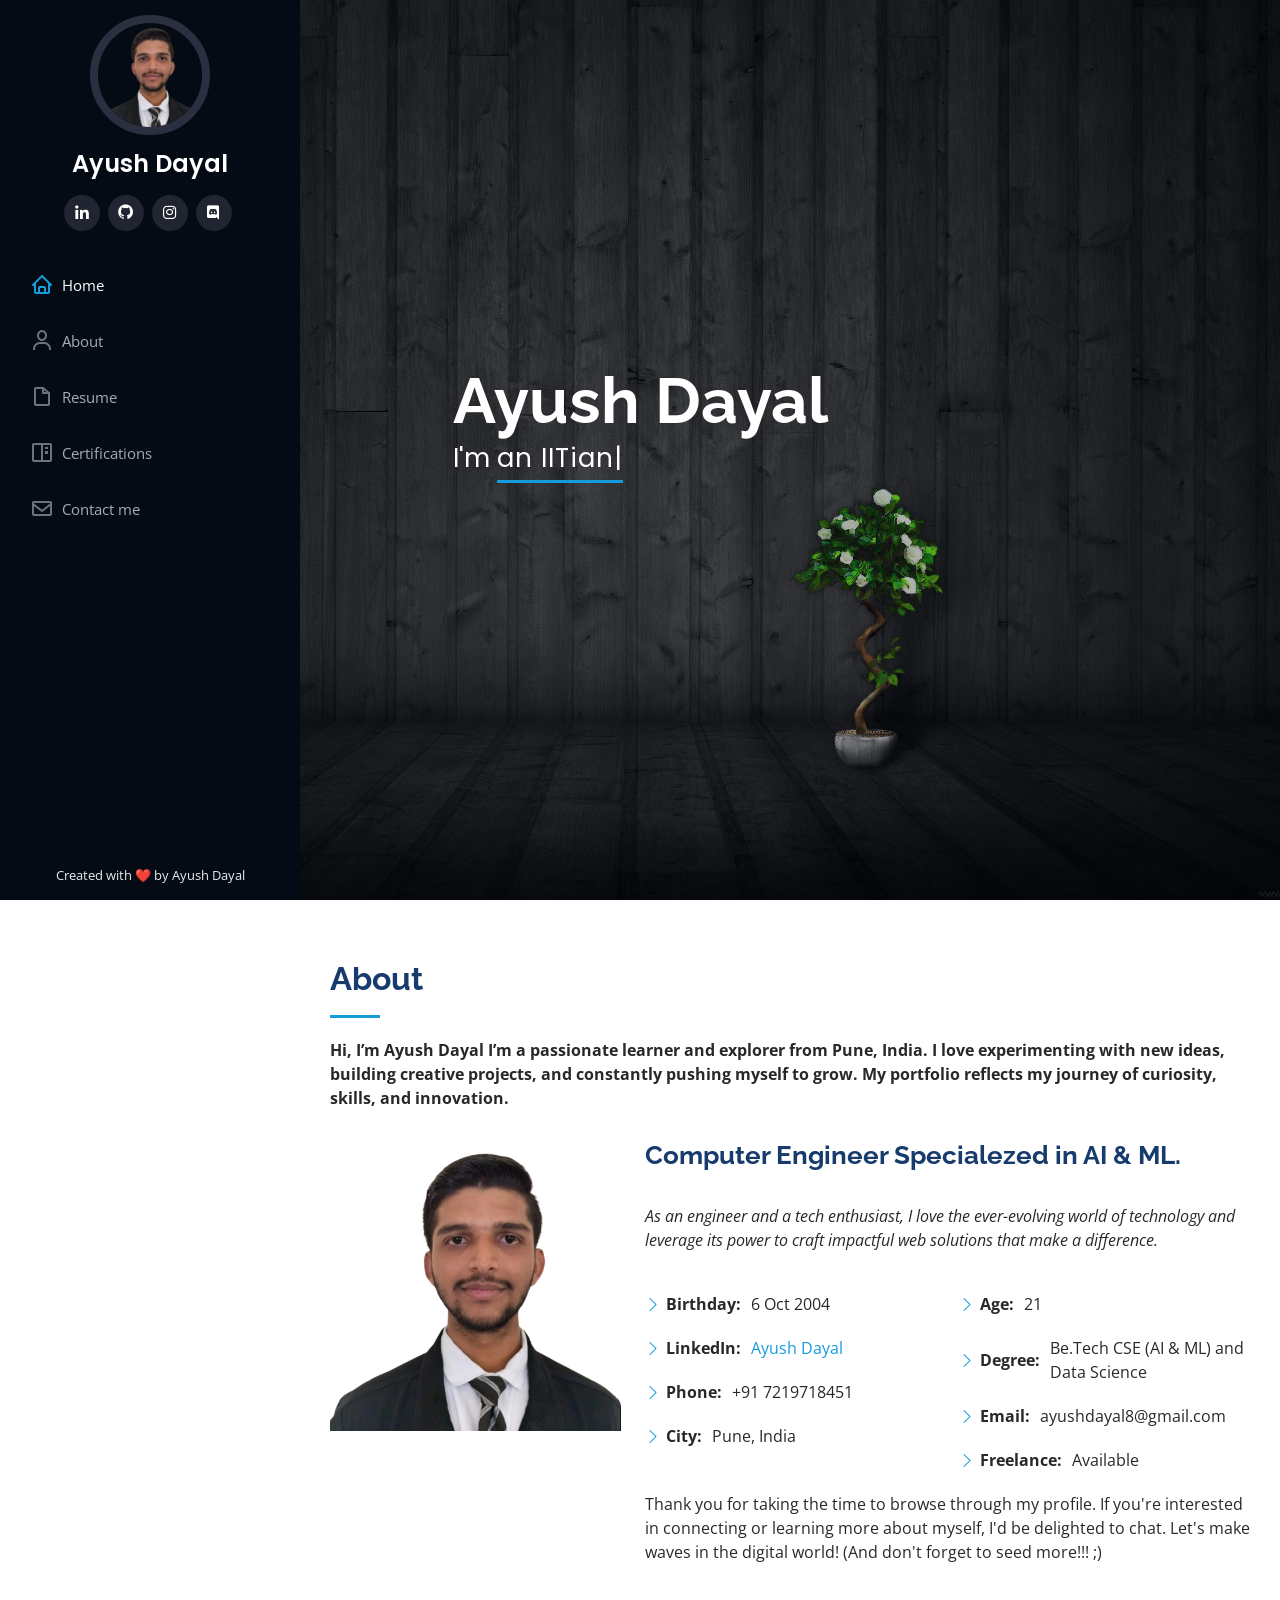
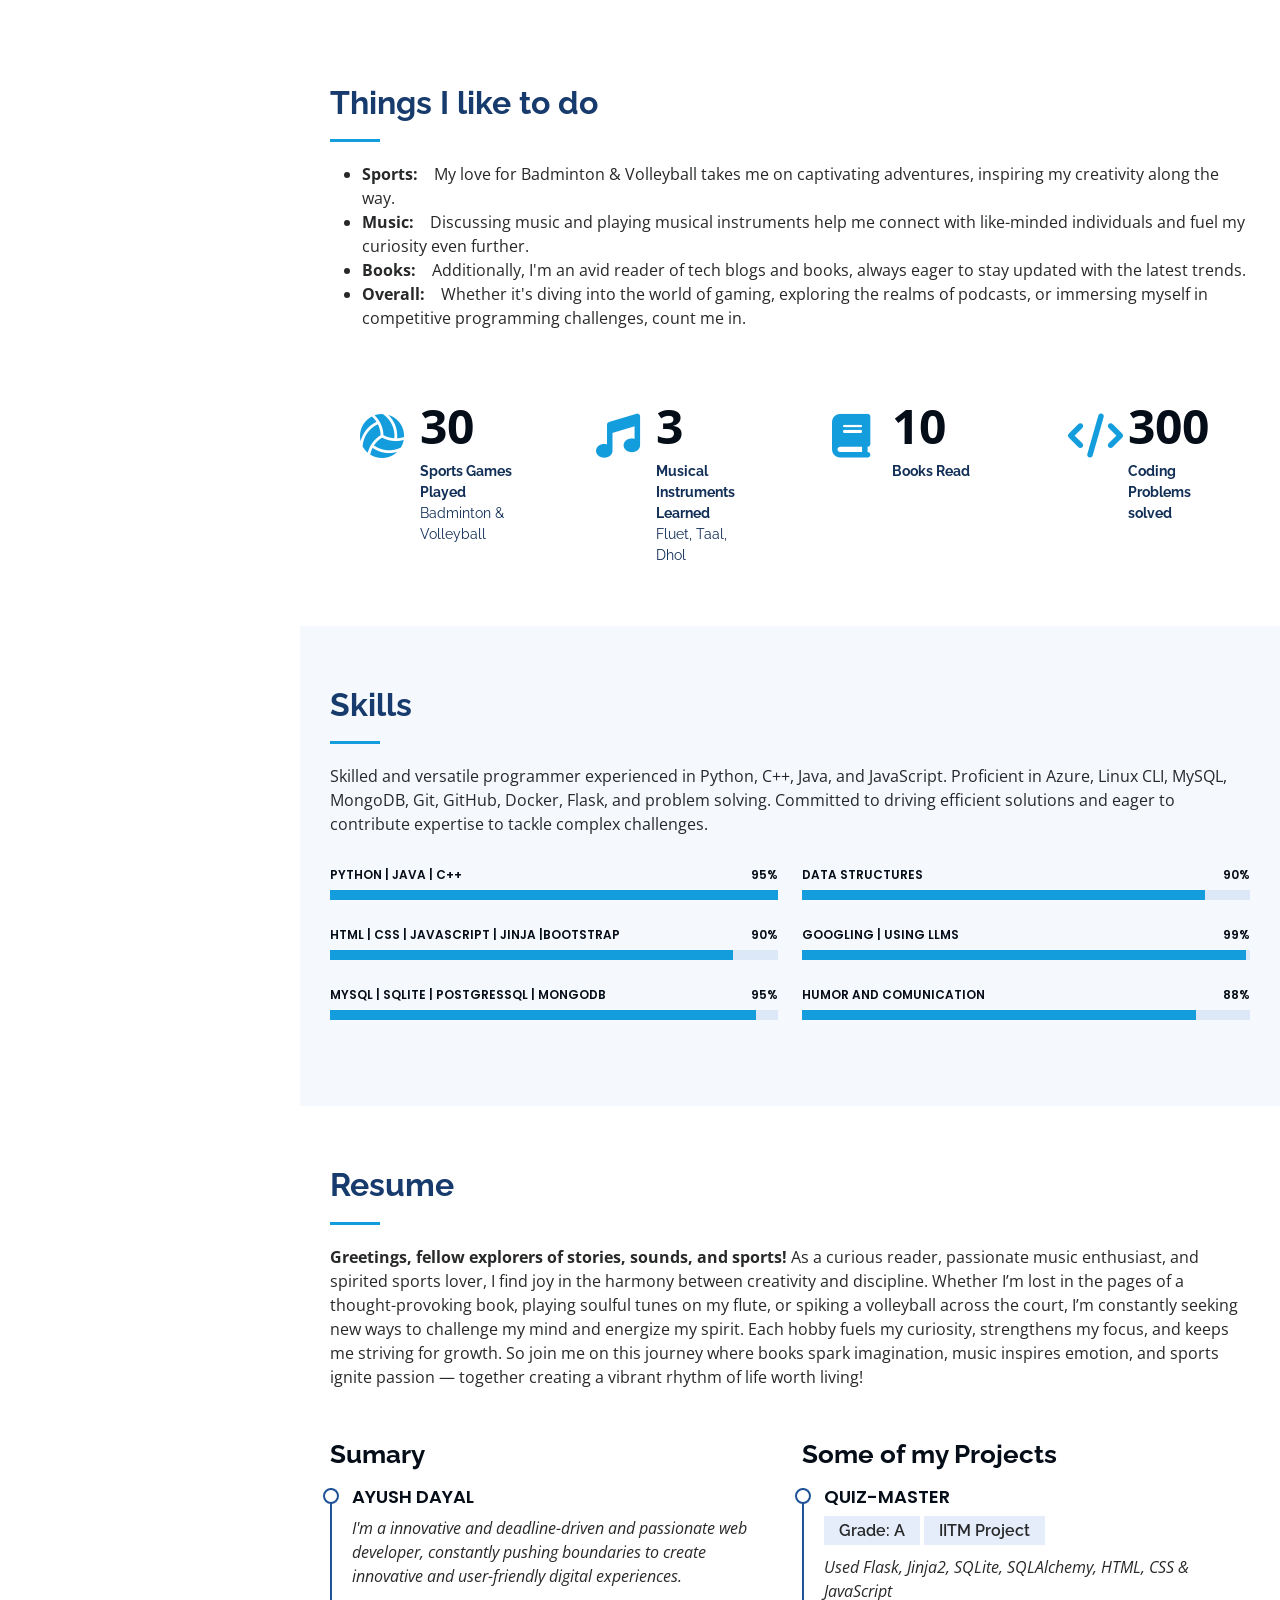
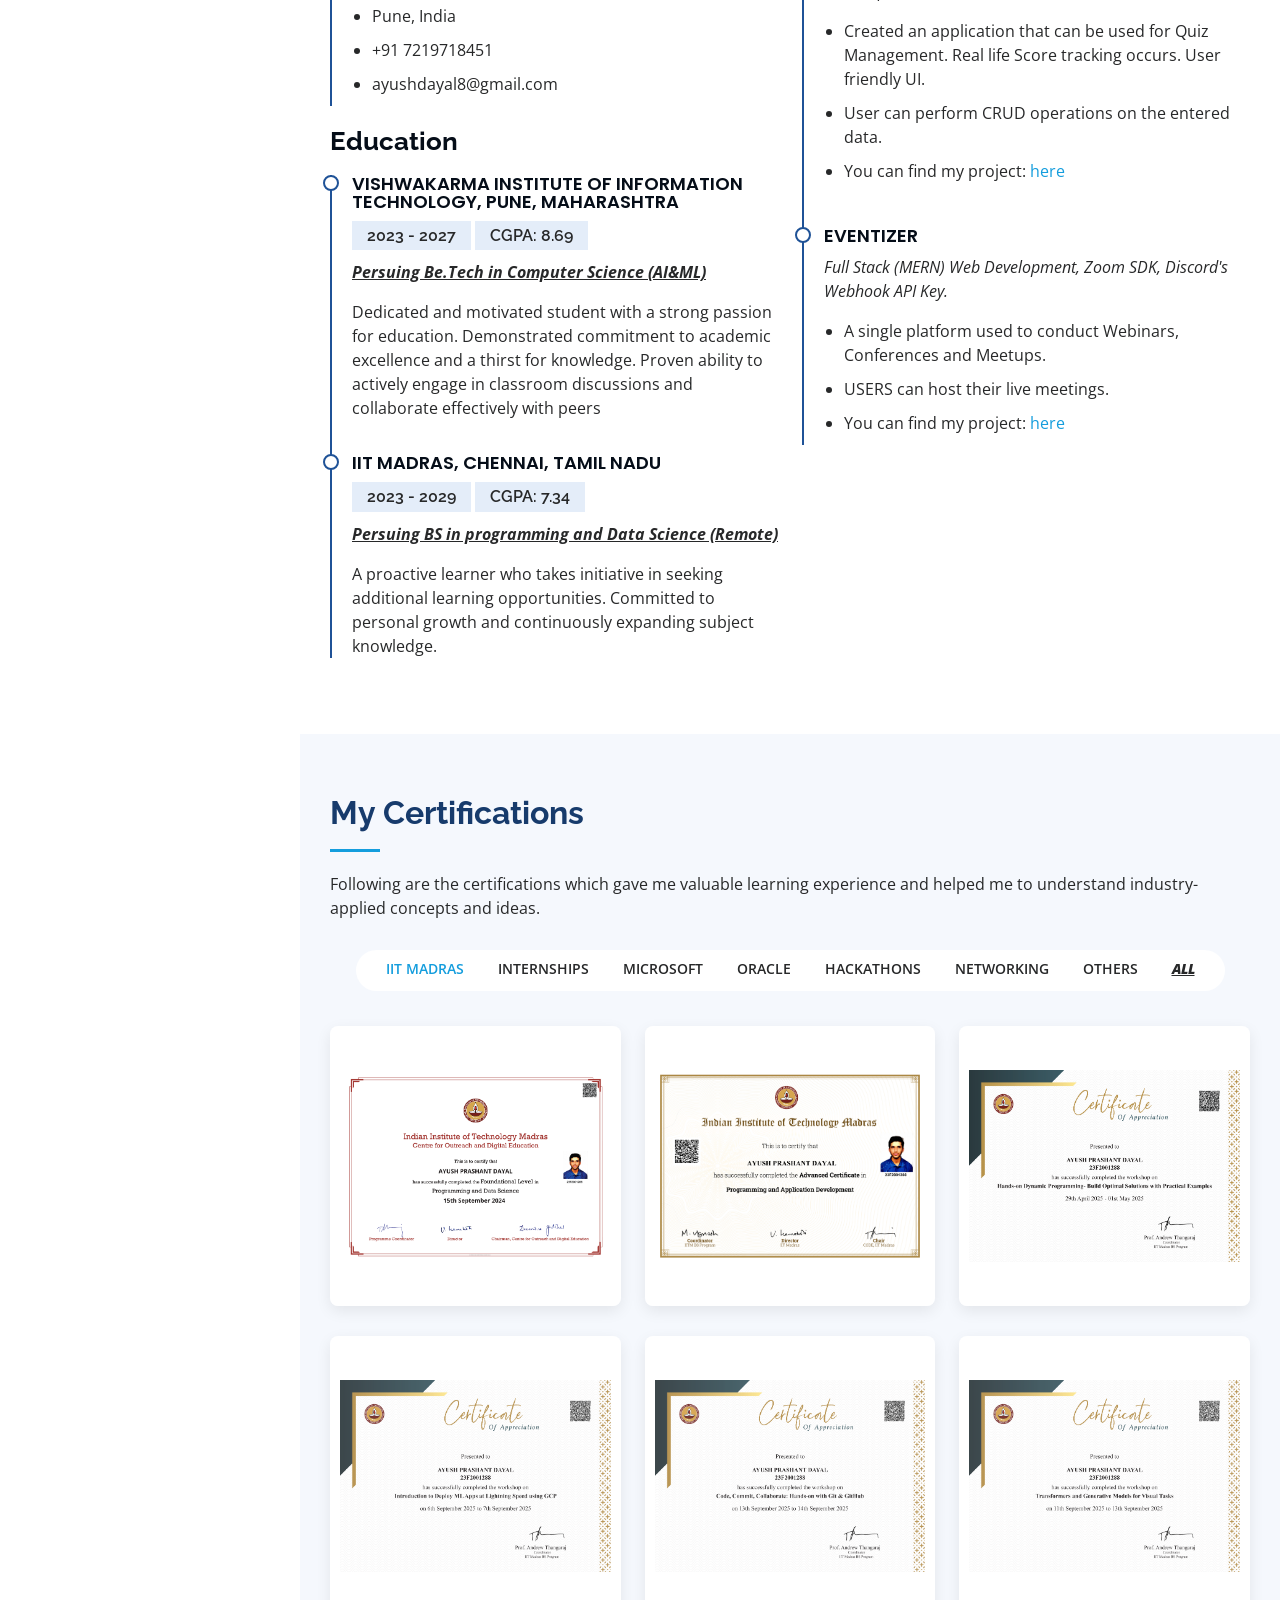
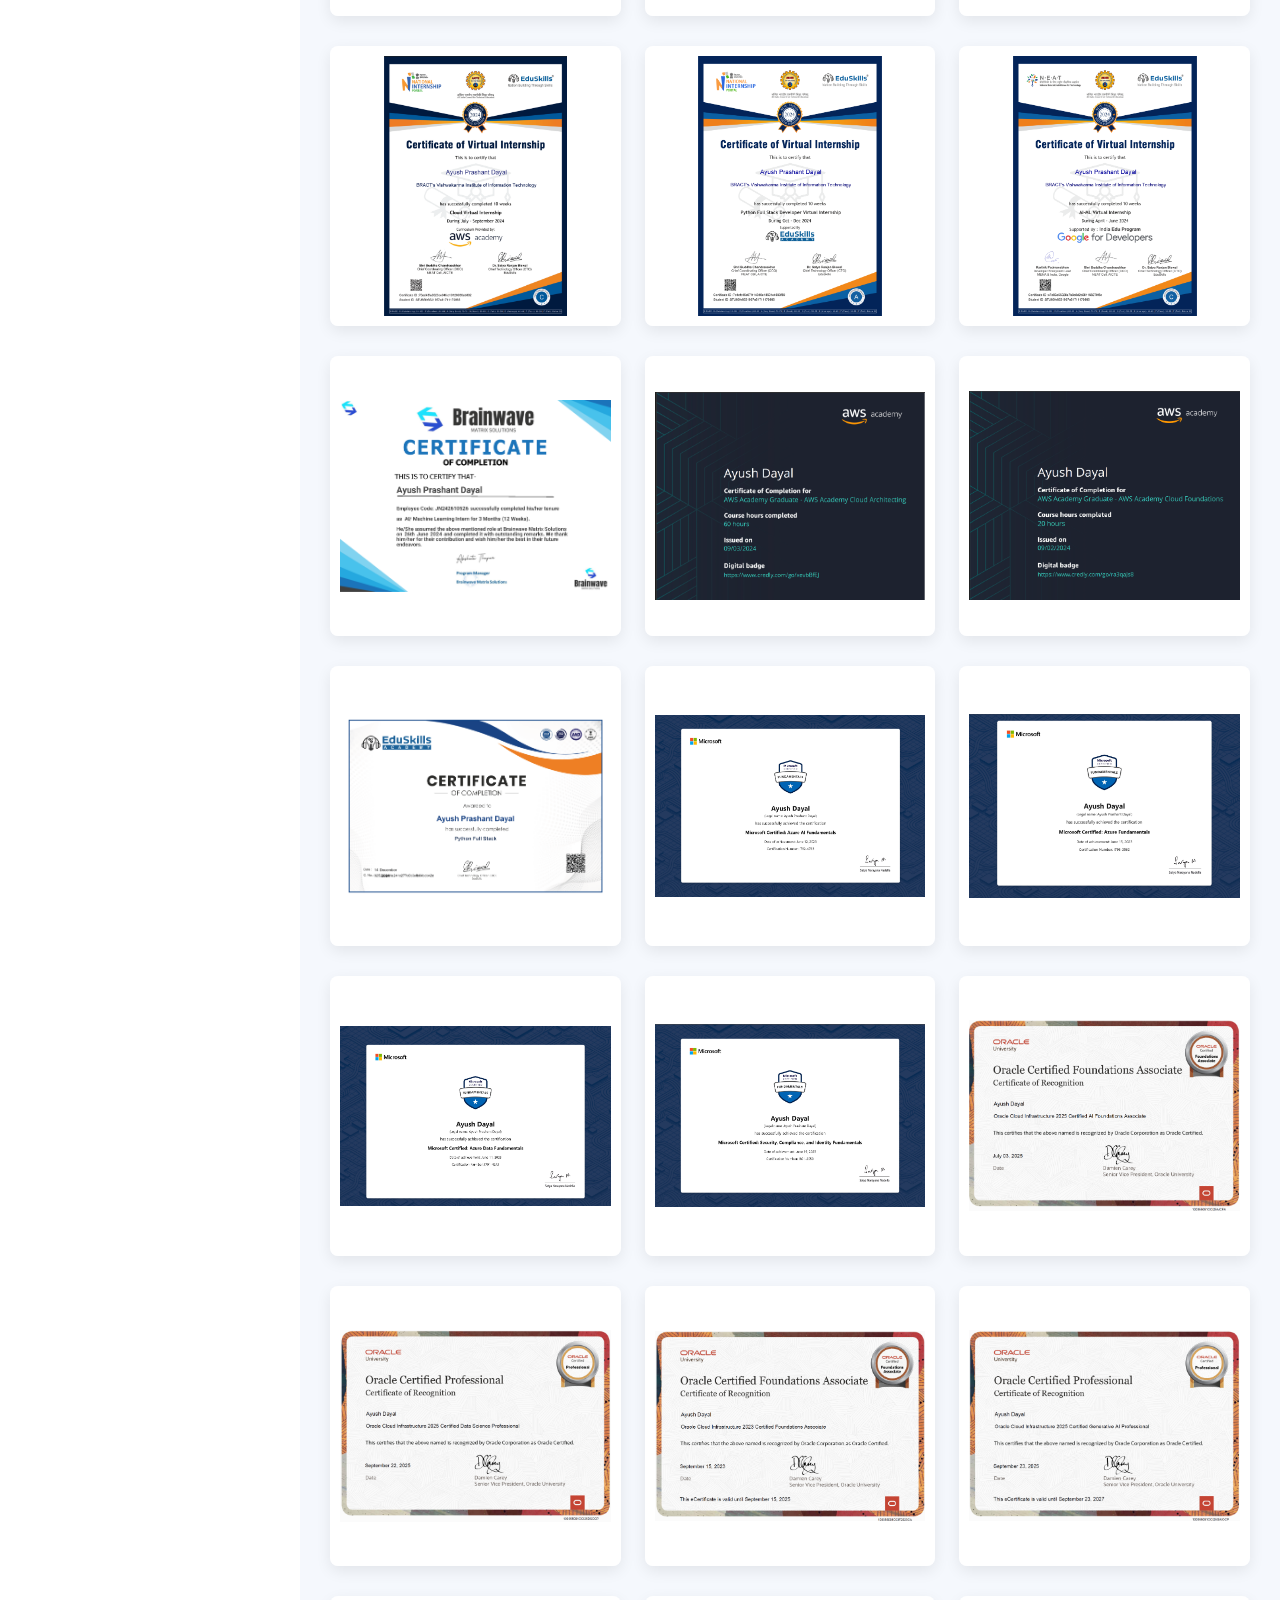
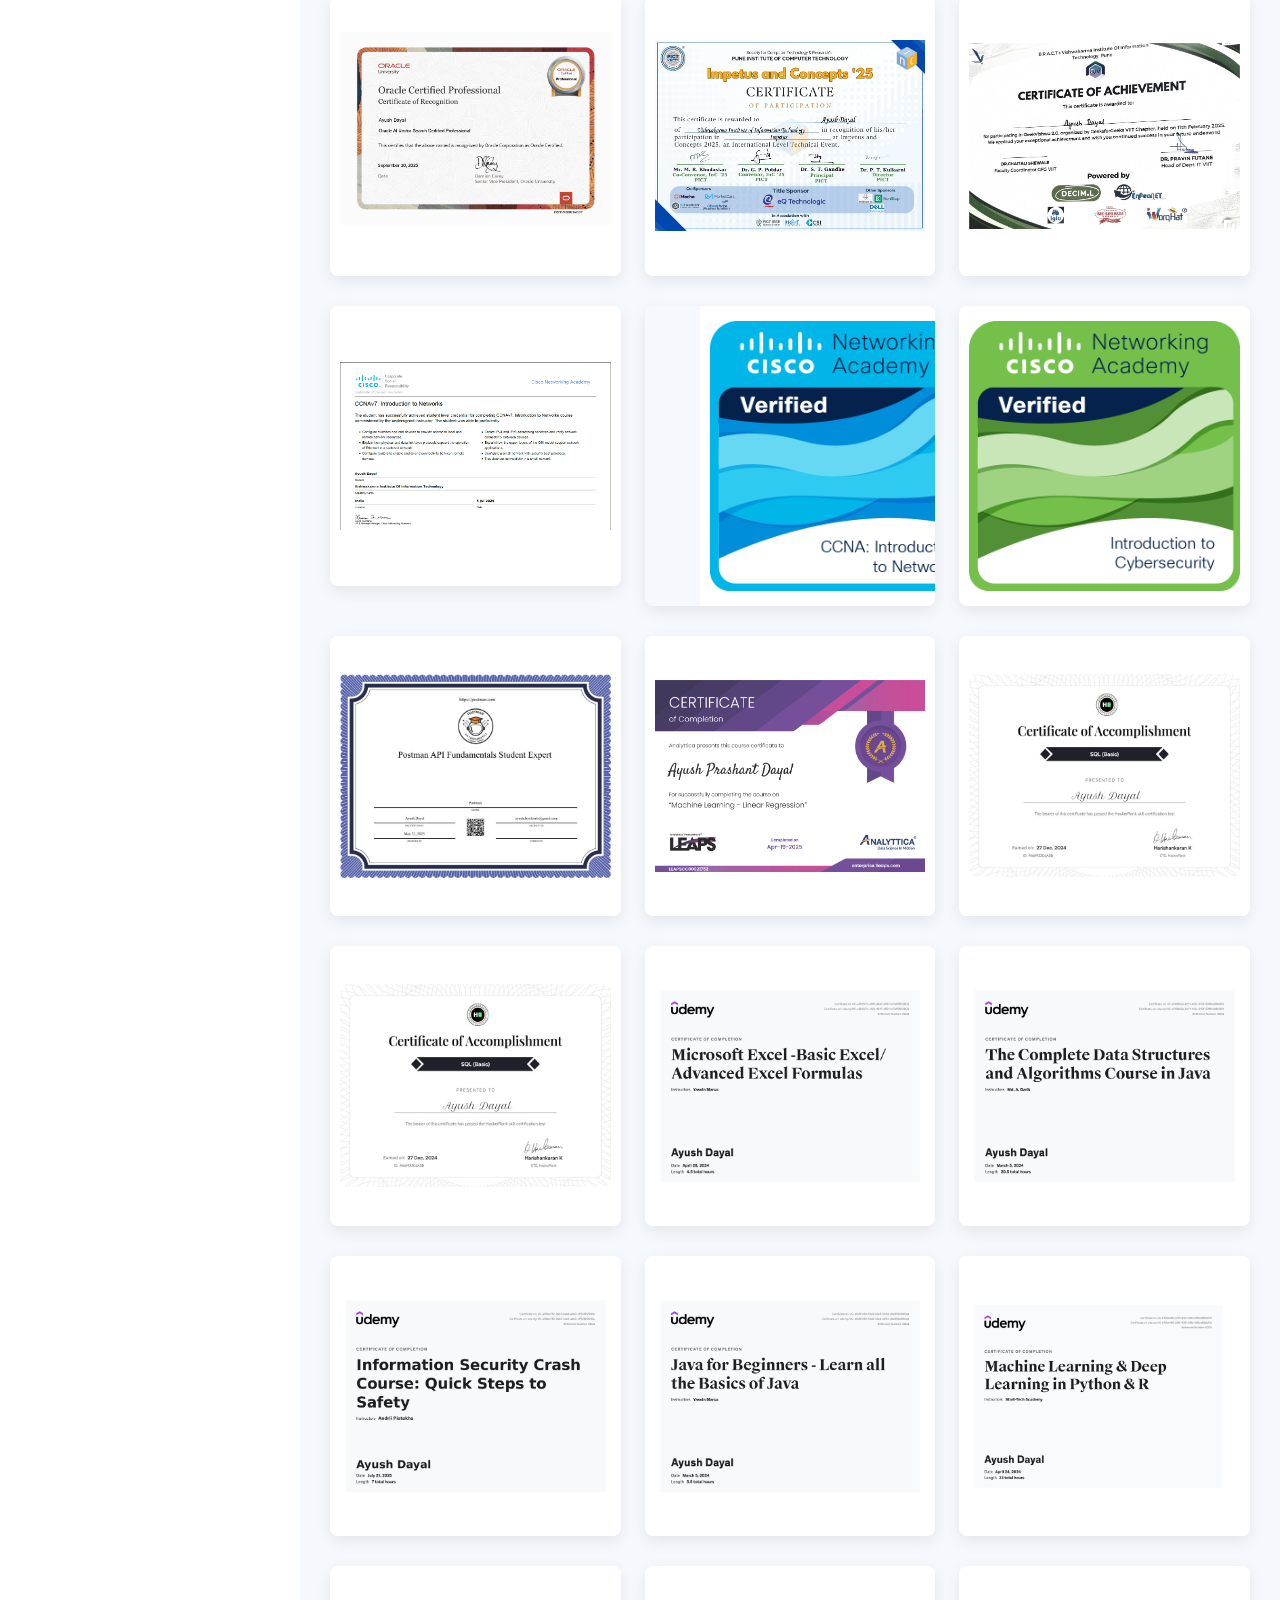
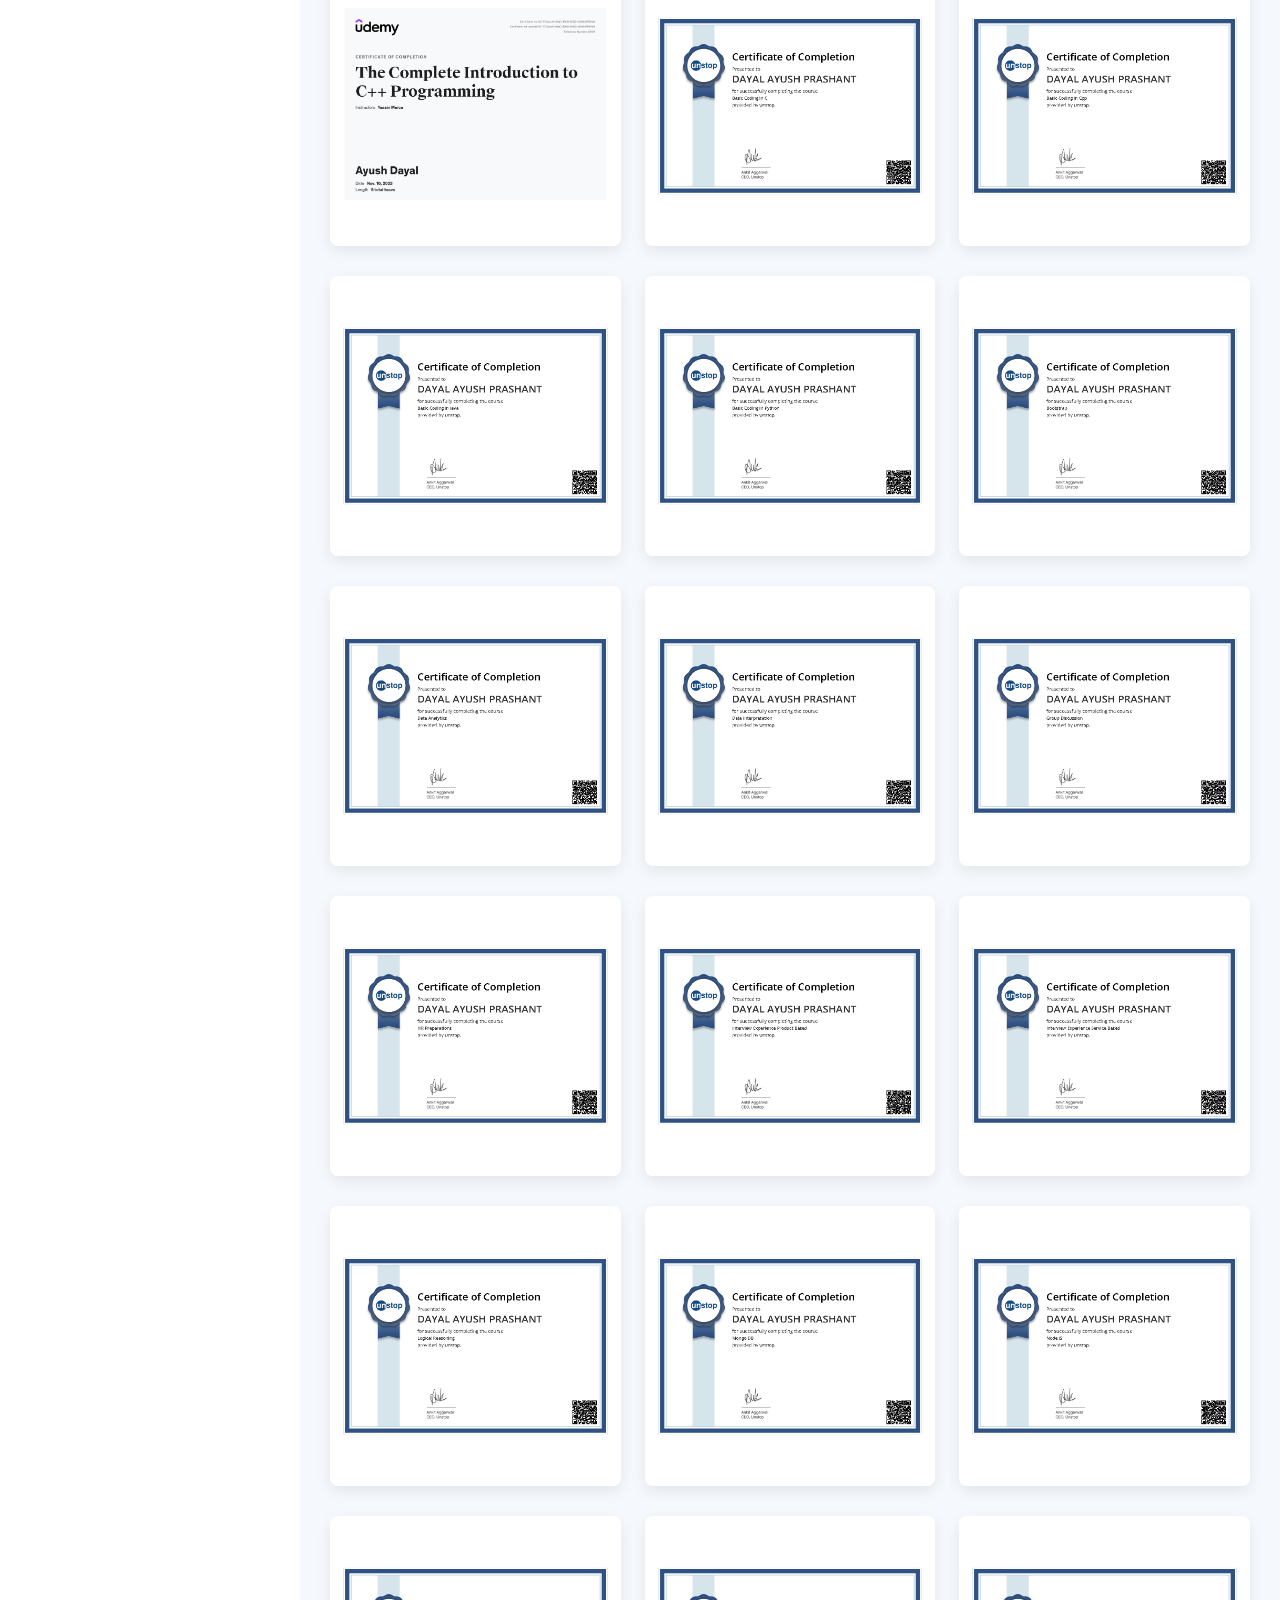
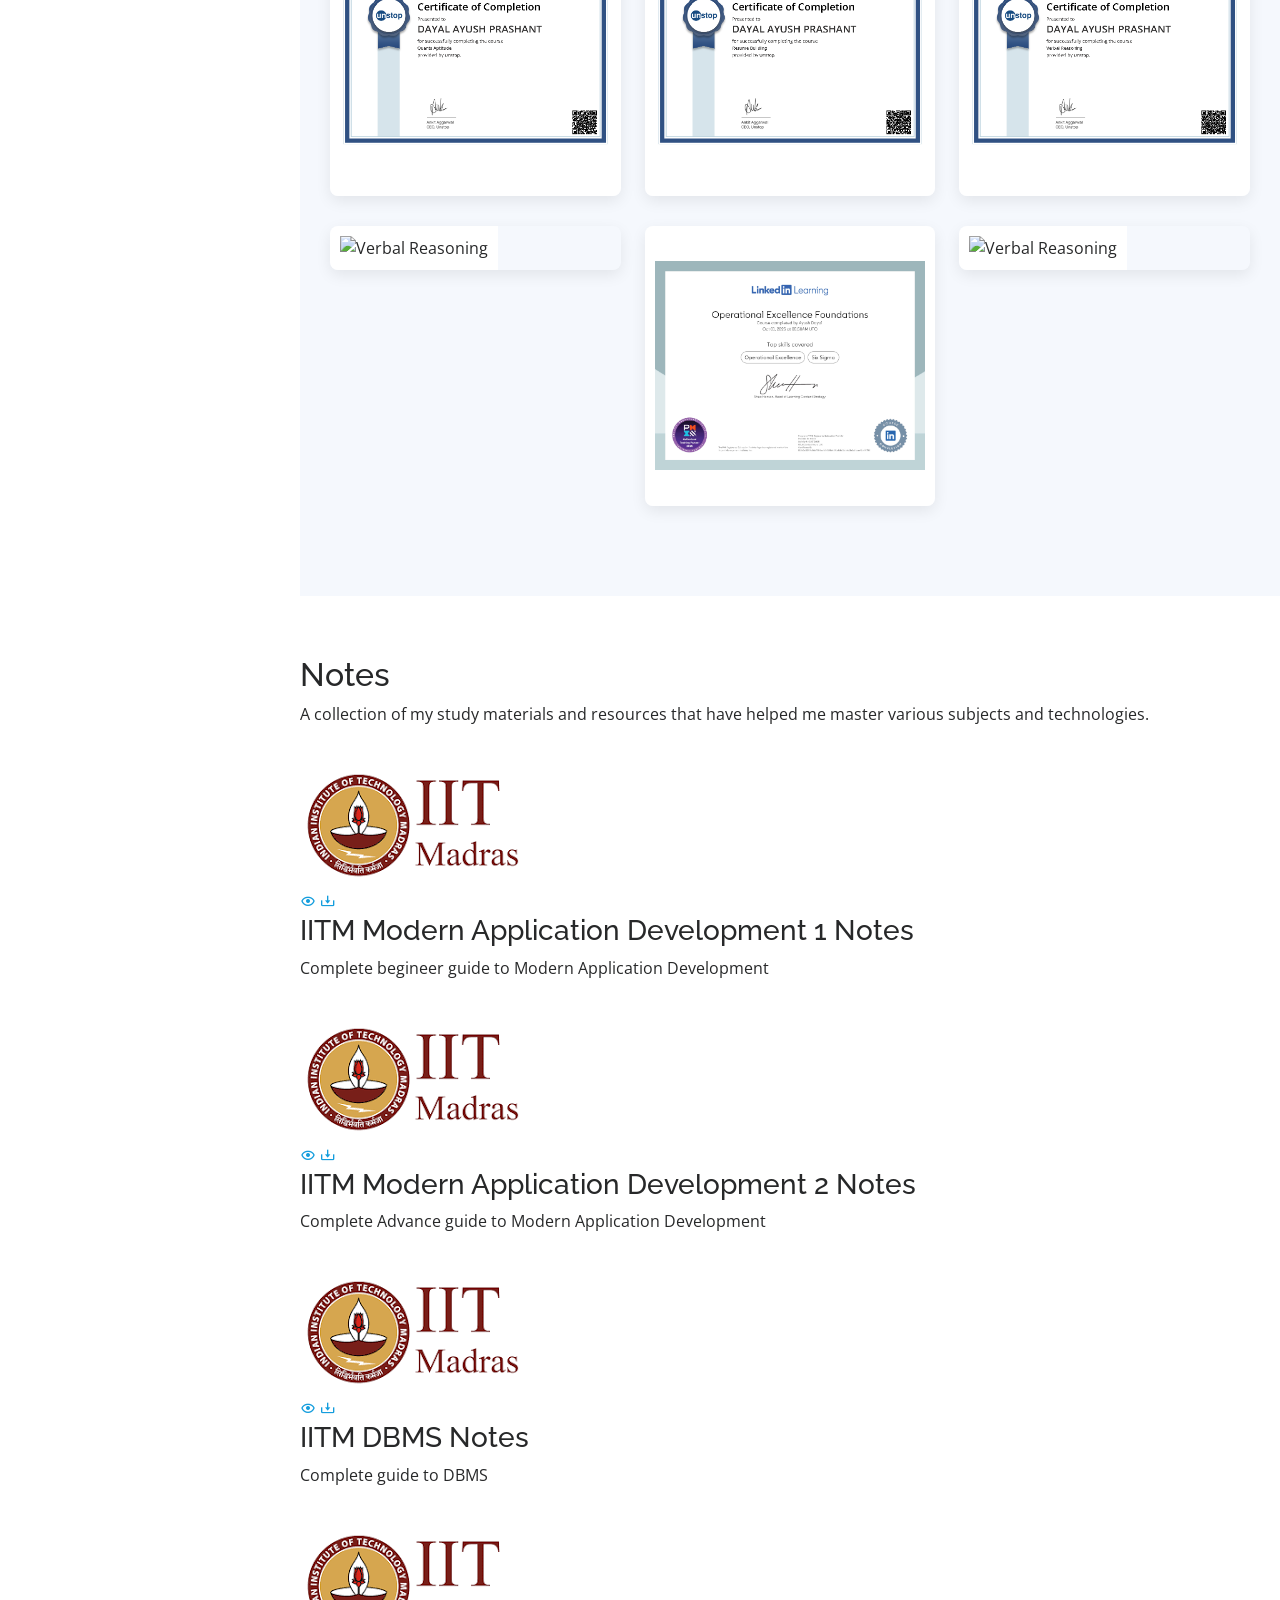
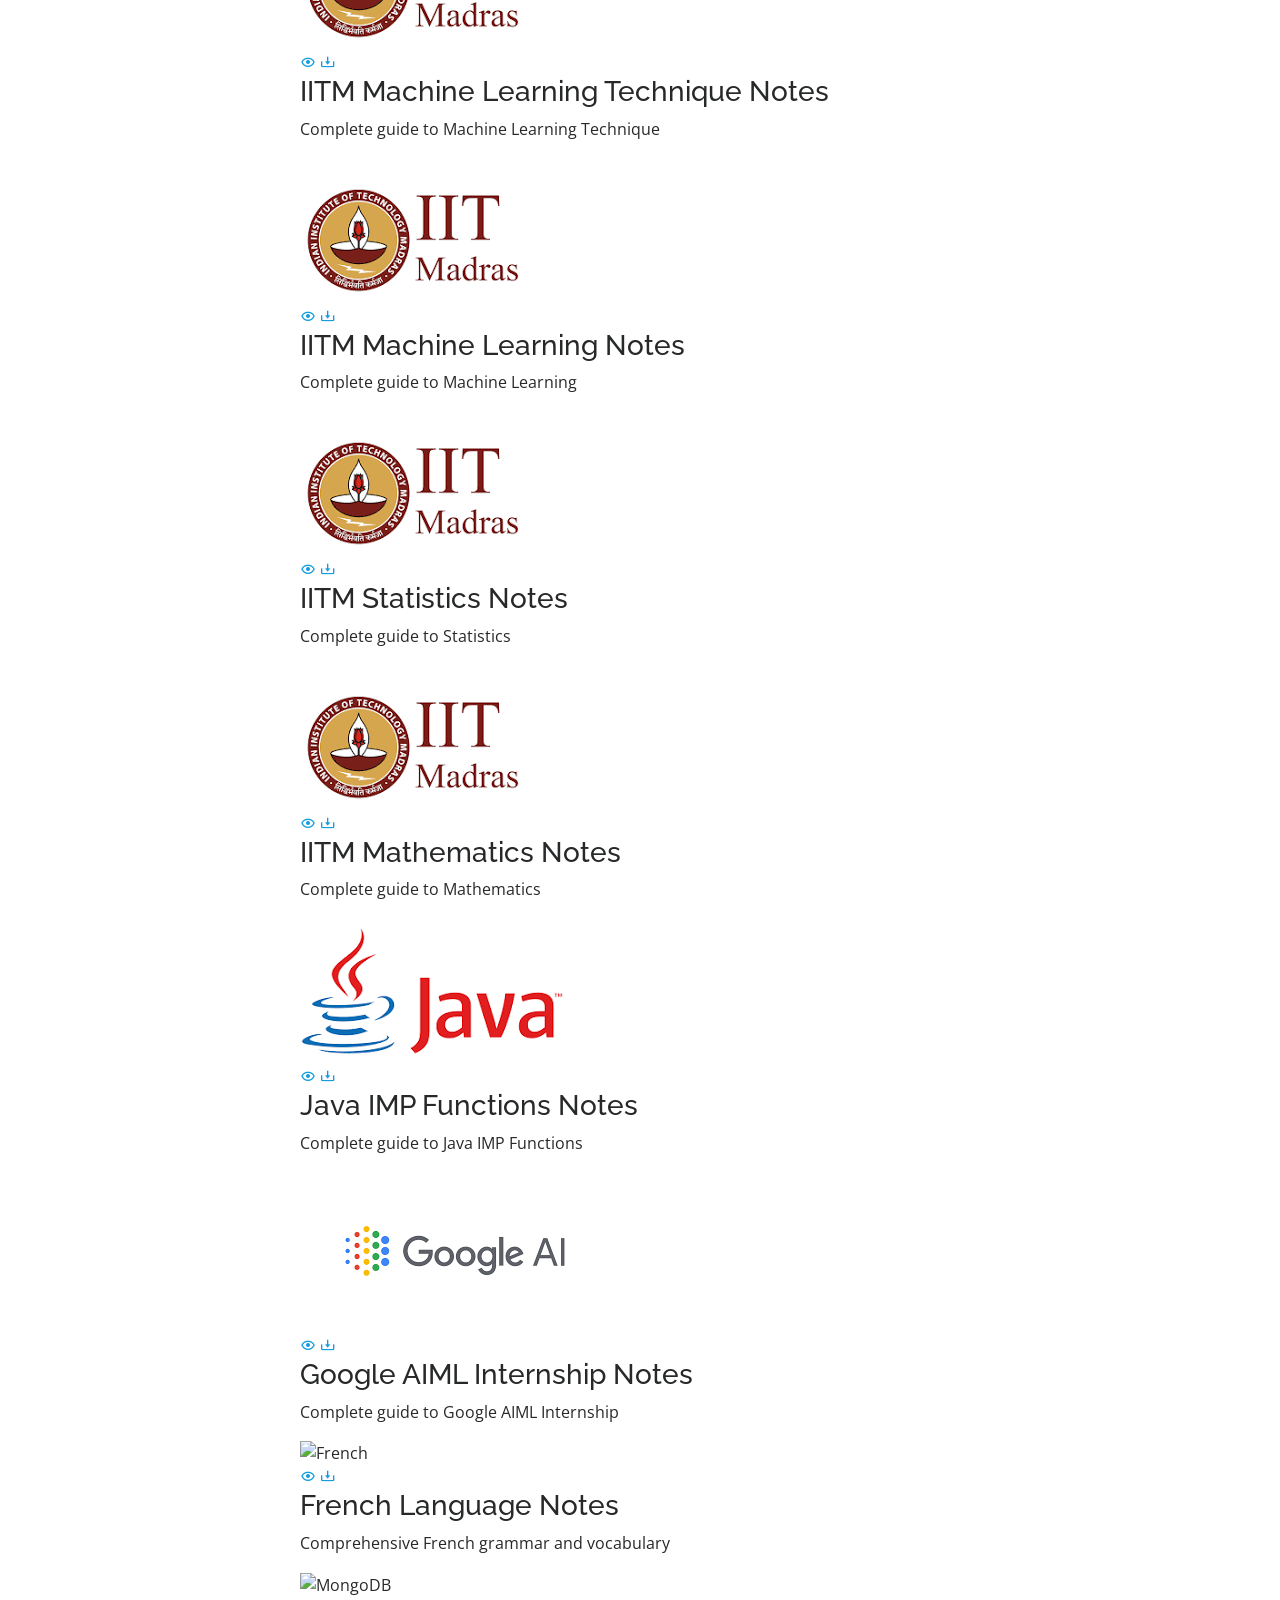
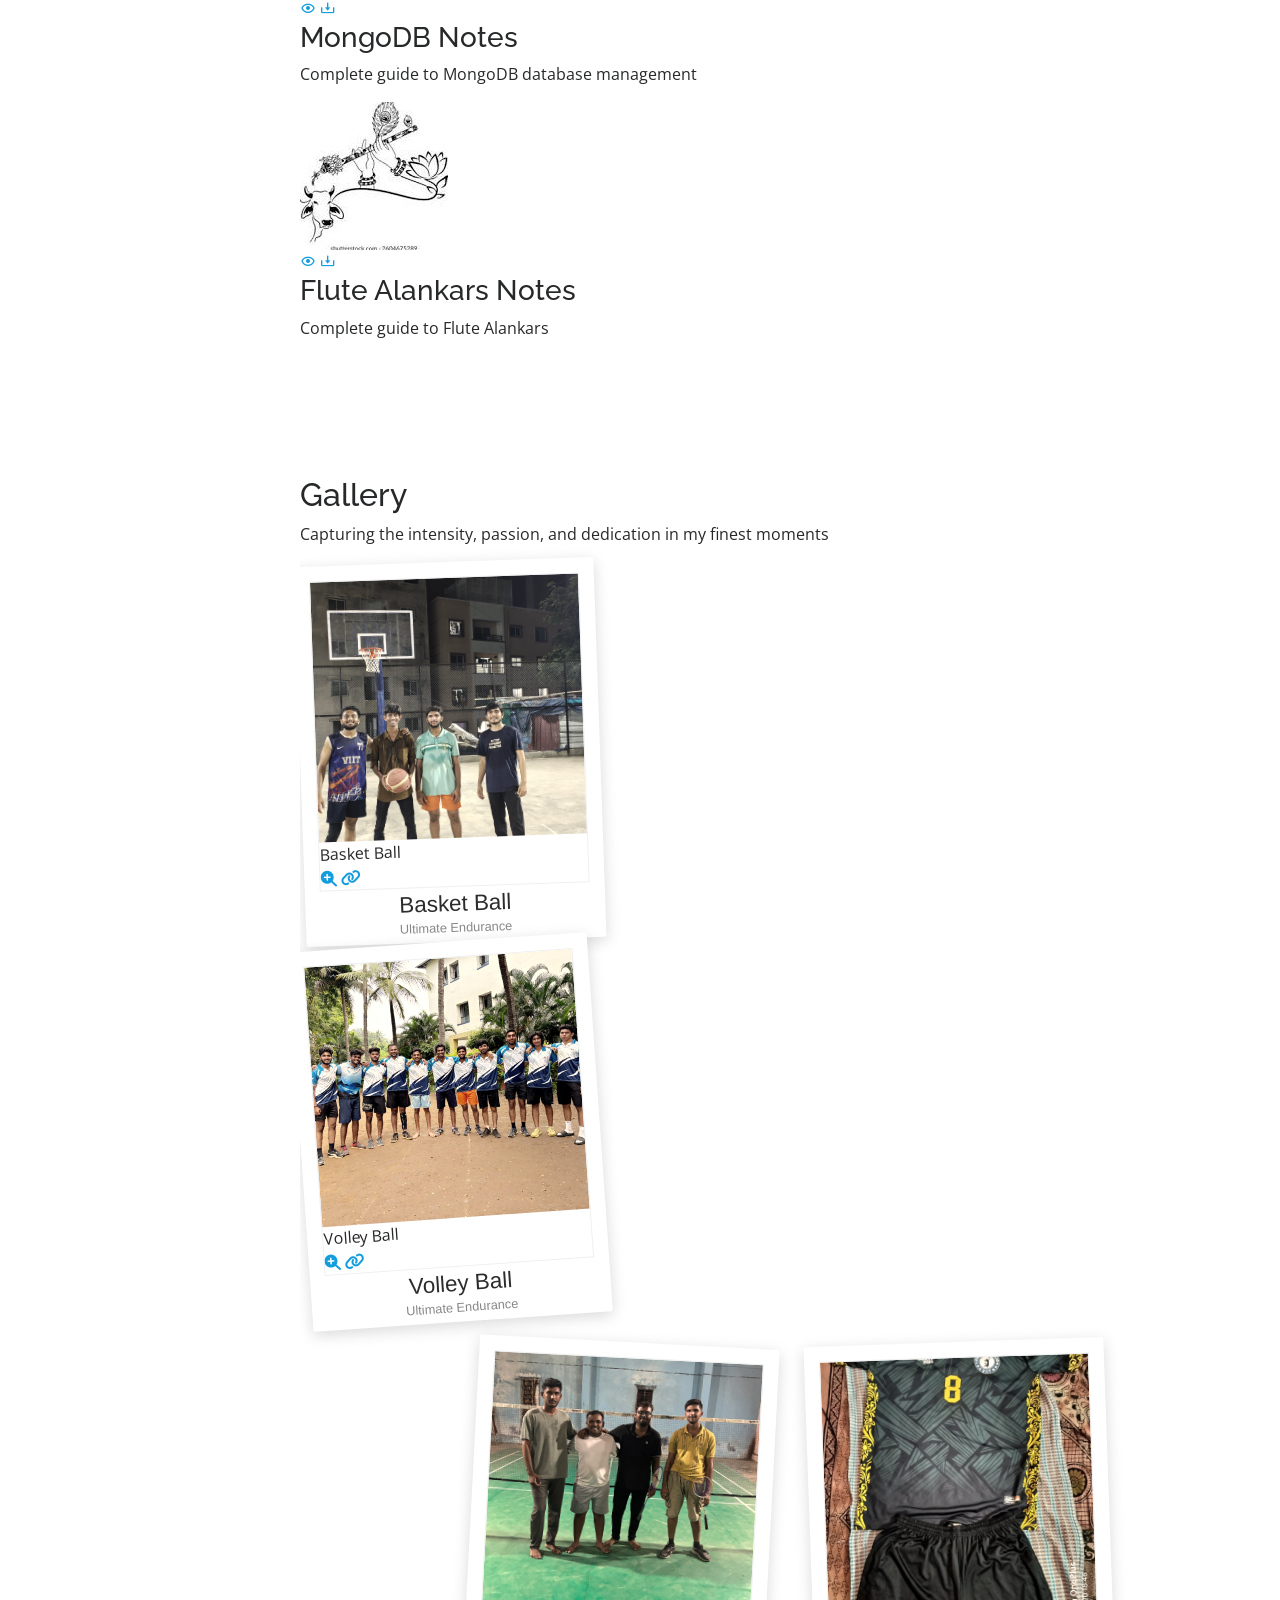
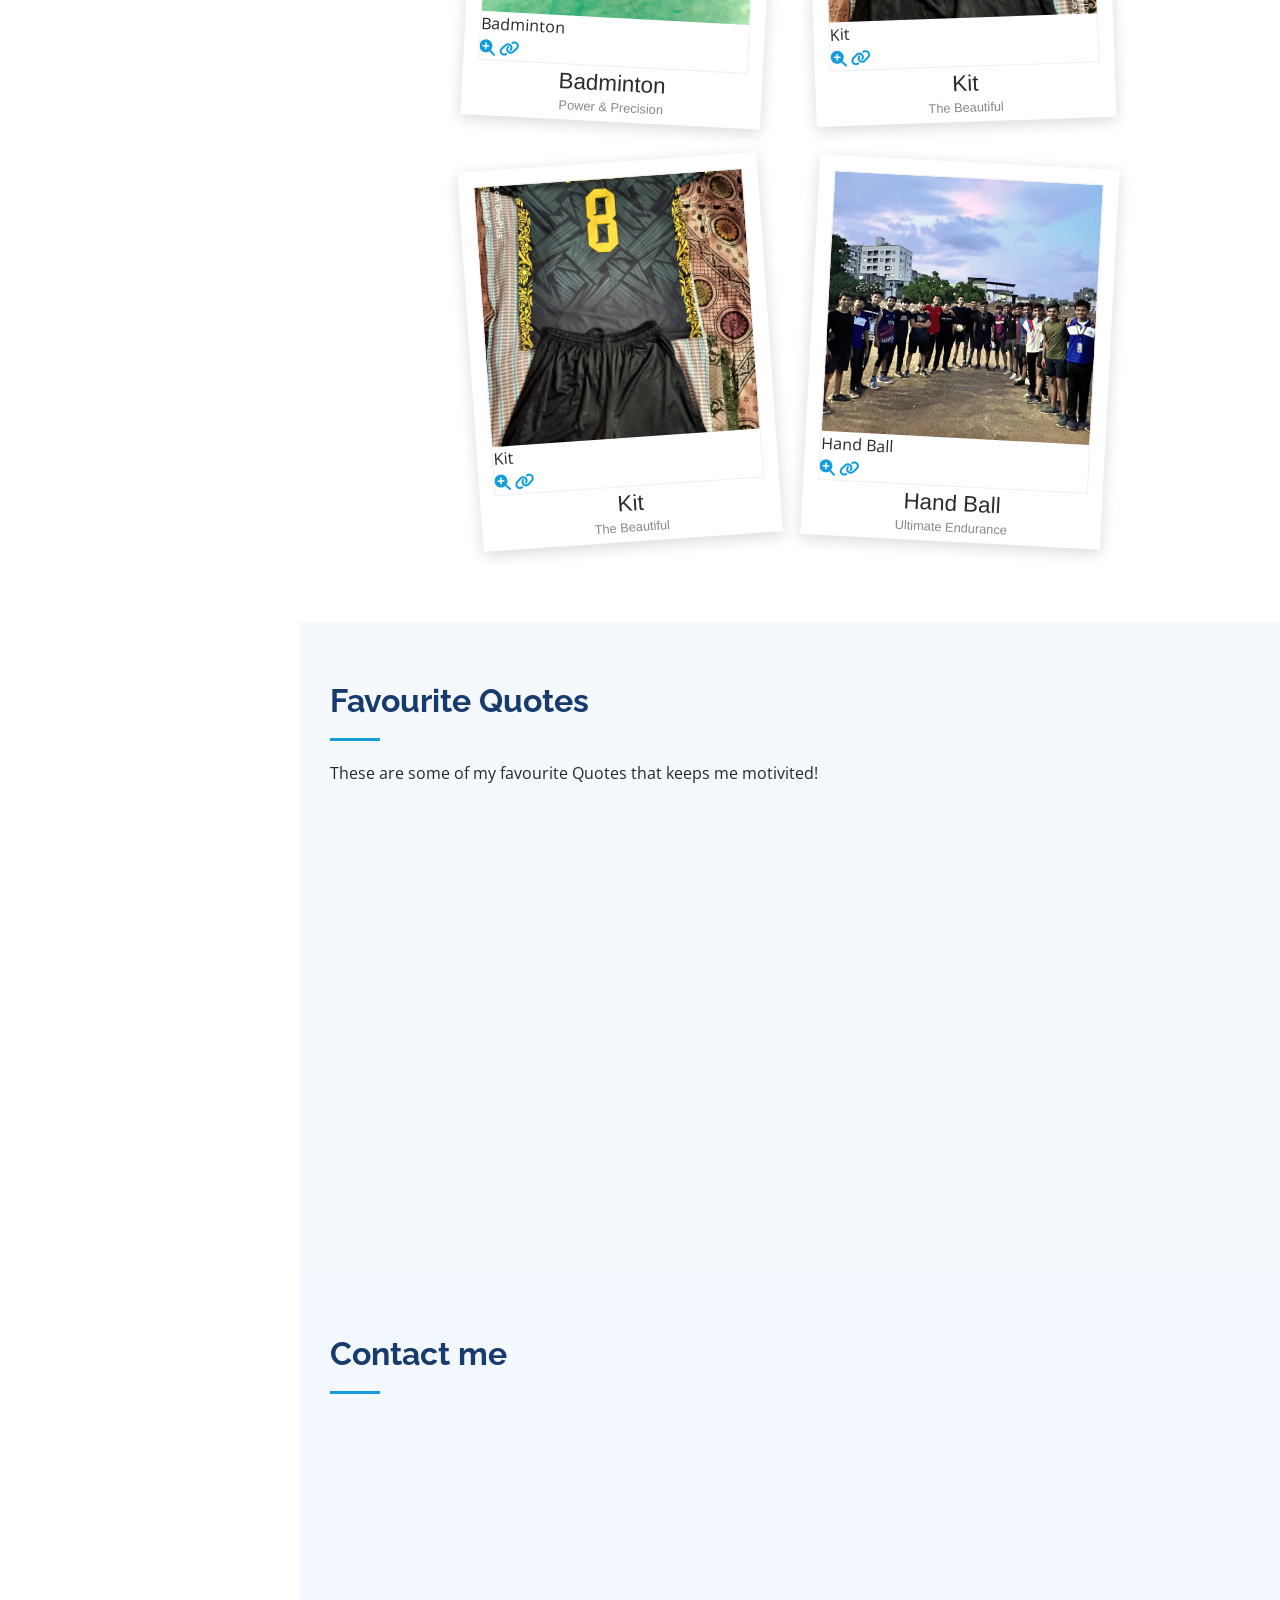
==== index copy.html @ 075ad6e6 "Many bug fixed." ====
<!DOCTYPE html>
<html lang="en">
  <head>
    <meta charset="utf-8" />
    <meta content="width=device-width, initial-scale=1.0" name="viewport" />

    <title>Ayush Dayal</title>
    <meta content="" name="description" />
    <meta content="" name="keywords" />

    <!-- Favicons -->
    <link href="assets/img/icons8-conflict-32.png" rel="icon" />
    <link href="assets/img/apple-touch-icon.png" rel="apple-touch-icon" />

    <!-- Google Fonts -->
    <link
      href="https://fonts.googleapis.com/css?family=Open+Sans:300,300i,400,400i,600,600i,700,700i|Raleway:300,300i,400,400i,500,500i,600,600i,700,700i|Poppins:300,300i,400,400i,500,500i,600,600i,700,700i"
      rel="stylesheet"
    />

    <!-- FontAwsome Fonts -->
    <link rel="stylesheet" href="https://cdnjs.cloudflare.com/ajax/libs/font-awesome/6.5.0/css/all.min.css">

    <!-- Vendor CSS Files -->
    <link href="assets/vendor/aos/aos.css" rel="stylesheet" />
    <link
      href="assets/vendor/bootstrap/css/bootstrap.min.css"
      rel="stylesheet"
    />
    <link
      href="assets/vendor/bootstrap-icons/bootstrap-icons.css"
      rel="stylesheet"
    />
    <link href="assets/vendor/boxicons/css/boxicons.min.css" rel="stylesheet" />
    <link
      href="assets/vendor/glightbox/css/glightbox.min.css"
      rel="stylesheet"
    />
    <link href="assets/vendor/swiper/swiper-bundle.min.css" rel="stylesheet" />

    <!-- Template Main CSS File -->
    <link href="assets/css/style.css" rel="stylesheet" />
  </head>



  <body>


    <!-- ======= Mobile nav toggle button ======= -->
    <i class="bi bi-list mobile-nav-toggle d-xl-none"></i>



    <!-- ======= Header ======= -->
    <header id="header">
      <div class="d-flex flex-column">
        <div class="profile">
          <img
            src="assets/img/me2.png"
            alt=""
            class="img-fluid rounded-circle"
          />
          <h1 class="text-light"><a href="index.html">Ayush Dayal</a></h1>
          <div class="social-links mt-3 text-center">
            <a
              href="https://www.linkedin.com/in/ayushdayal8/"
              class="linkedin"
              target="_blank"
              ><i class="bx bxl-linkedin"></i
            ></a>
            <a href="https://github.com/ayushdayal900" class="github" target="_blank"
              ><i class="bx bxl-github"></i
            ></a>
            <a
              href="https://www.instagram.com/ayush.dayal7/"
              class="instagram"
              target="_blank"
              ><i class="bx bxl-instagram"></i
            ></a>
            <a
              href="#"
              class="google-plus"
              target=""
              ><i class="bx bxl-discord"></i
            ></a>
          </div>
        </div>

        <nav id="navbar" class="nav-menu navbar">
          <ul>
            <li>
              <a href="#hero" class="nav-link scrollto active"
                ><i class="bx bx-home"></i> <span>Home</span></a
              >
            </li>
            <li>
              <a href="#about" class="nav-link scrollto"
                ><i class="bx bx-user"></i> <span>About</span></a
              >
            </li>
            <li>
              <a href="#resume" class="nav-link scrollto"
                ><i class="bx bx-file-blank"></i> <span>Resume</span></a
              >
            </li>
            <li>
              <a href="#portfolio" class="nav-link scrollto"
                ><i class="bx bx-book-content"></i> <span>Certifications</span></a
              >
            </li>
            <li>
              <a href="#contact" class="nav-link scrollto"
                ><i class="bx bx-envelope"></i> <span>Contact me</span></a
              >
            </li>
          </ul>
        </nav>
        <!-- .nav-menu -->
      </div>
    </header>
    <!-- End Header -->



    <!-- ======= Hero Section ======= -->
    <section
      id="hero"
      class="d-flex flex-column justify-content-center align-items-center"
    >
      <div class="hero-container" data-aos="fade-in">
        <h1>Ayush Dayal</h1>
        <p>
          I'm
          <span
            class="typed"
            data-typed-items="AI/ML Enthusiast,an IITian, Web Developer,an Athlete"
          ></span>
        </p>
      </div>
    </section>
    <!-- End Hero -->



    <main id="main">


      <!-- ======= About Section ======= -->
      <section id="about" class="about">
        <div class="container">
          <div class="section-title">
            <h2>About</h2>
            <strong>

              Hi, I’m Ayush Dayal
              I’m a passionate learner and explorer from Pune, India. 
              I love experimenting with new ideas, building creative projects, 
              and constantly pushing myself to grow. My portfolio reflects my journey of 
              curiosity, skills, and innovation.
            </strong>
          </div>

          <div class="row">
            <div class="col-lg-4" data-aos="fade-right">
              <img src="assets/img/me2.png" class="img-fluid" alt="" />
            </div>
            <div class="col-lg-8 pt-4 pt-lg-0 content" data-aos="fade-left">
              <h3>Computer Engineer Specialezed in AI & ML.</h3>
              <br>
              <p class="fst-italic">
                As an engineer and a tech enthusiast, I love the ever-evolving
                world of technology and leverage its power to craft impactful
                web solutions that make a difference.
              </p>
              <br>
              <div class="row">
                <div class="col-lg-6">
                  <ul>
                    <li>
                      <i class="bi bi-chevron-right"></i>
                      <strong>Birthday:</strong> <span>6 Oct 2004</span>
                    </li>
                    <li>
                      <i class="bi bi-chevron-right"></i>
                      <strong>LinkedIn:</strong>
                      <span
                        ><a
                          href="https://www.linkedin.com/in/ayushdayal8/"
                          target="_blank"
                          >Ayush Dayal</a
                        ></span
                      >
                    </li>
                    <li>
                      <i class="bi bi-chevron-right"></i>
                      <strong>Phone:</strong> <span>+91 7219718451</span>
                    </li>
                    <li>
                      <i class="bi bi-chevron-right"></i>
                      <strong>City:</strong> <span>Pune, India</span>
                    </li>
                  </ul>
                </div>
                <div class="col-lg-6">
                  <ul>
                    <li>
                      <i class="bi bi-chevron-right"></i> <strong>Age:</strong>
                      <span>21</span>
                    </li>
                    <li>
                      <i class="bi bi-chevron-right"></i>
                      <strong>Degree:</strong>
                      <span>Be.Tech CSE (AI & ML) and Data Science</span>
                    </li>
                    <li>
                      <i class="bi bi-chevron-right"></i>
                      <strong>Email:</strong> <span>ayushdayal8@gmail.com</span>
                    </li>
                    <li>
                      <i class="bi bi-chevron-right"></i>
                      <strong>Freelance:</strong> <span>Available</span>
                    </li>
                  </ul>
                </div>
              </div>
              <p>
                Thank you for taking the time to browse through my profile. If
                you're interested in connecting or learning more about myself,
                I'd be delighted to chat. Let's make waves in the digital world!
                (And don't forget to seed more!!! ;)
              </p>
            </div>
          </div>
        </div>
      </section>
      <!-- End About Section -->



      <!-- ======= Facts Section ======= -->
      <section id="facts" class="facts">
        <div class="container">
          <div class="section-title">
            <h2>Things I like to do</h2>
            <ul>
              <li>
                <strong>Sports: &nbsp;&nbsp; </strong>My love for Badminton & Volleyball takes me on captivating adventures,
                inspiring my creativity along the way.
              </li>
              <li>
                <strong>Music: &nbsp;&nbsp; </strong>Discussing music and playing musical instruments help me connect with like-minded individuals and fuel my curiosity even further.
              </li>
              <li>
                <strong>Books: &nbsp;&nbsp; </strong>Additionally, I'm an avid reader of tech blogs and books, always
                eager to stay updated with the latest trends.
              </li>
              <li>
                <strong>Overall: &nbsp;&nbsp; </strong>Whether it's diving into the world of gaming, exploring the
                realms of podcasts, or immersing myself in competitive
                programming challenges, count me in.
              </li>
            </ul>
          </div>

          <div class="row no-gutters">
            <div
              class="col-lg-3 col-md-6 d-md-flex align-items-md-stretch"
              data-aos="fade-up"
            >
              <div class="count-box">
                <i style="margin-top: 30px;" class="fa-solid fa-volleyball"></i>
                <span
                  data-purecounter-start="0"
                  data-purecounter-end="30"
                  data-purecounter-duration="1"
                  class="purecounter"
                ></span>
                <p><strong>Sports Games Played</strong> Badminton & Volleyball</p>
              </div>
            </div>

            <div
              class="col-lg-3 col-md-6 d-md-flex align-items-md-stretch"
              data-aos="fade-up"
              data-aos-delay="100"
            >
              <div class="count-box">
                <i style="margin-top: 30px;" class="fa-solid fa-music"></i>
                <span
                  data-purecounter-start="0"
                  data-purecounter-end="3"
                  data-purecounter-duration="1"
                  class="purecounter"
                ></span>
                <p>
                  <strong>Musical Instruments Learned</strong> Fluet, Taal, Dhol
                </p>
              </div>
            </div>

            <div
              class="col-lg-3 col-md-6 d-md-flex align-items-md-stretch"
              data-aos="fade-up"
              data-aos-delay="200"
            >
              <div class="count-box">
                <i style="margin-top: 30px;" class="fa-solid fa-book"></i>
                <span
                  data-purecounter-start="0"
                  data-purecounter-end="10"
                  data-purecounter-duration="1"
                  class="purecounter"
                ></span>
                <p>
                  <strong>Books Read</strong> 
                </p>
              </div>
            </div>

            <div
              class="col-lg-3 col-md-6 d-md-flex align-items-md-stretch"
              data-aos="fade-up"
              data-aos-delay="300"
            >
              <div class="count-box">
                <i style="margin-top: 30px;" class="fa-solid fa-code"></i>
                <span
                  data-purecounter-start="0"
                  data-purecounter-end="300"
                  data-purecounter-duration="1"
                  class="purecounter"
                ></span>
                <p><strong>Coding Problems solved</strong> </p>
              </div>
            </div>
          </div>
        </div>
      </section>
      <!-- End Facts Section -->



      <!-- ======= Skills Section ======= -->
      <section id="skills" class="skills section-bg">
        <div class="container">
          <div class="section-title">
            <h2>Skills</h2>
            <p>
              Skilled and versatile programmer experienced in Python, C++, Java,
              and JavaScript. Proficient in Azure, Linux CLI, MySQL, MongoDB,
              Git, GitHub, Docker, Flask, and problem solving. Committed to
              driving efficient solutions and eager to contribute expertise to
              tackle complex challenges.
            </p>
          </div>

          <div class="row skills-content">
            <div class="col-lg-6" data-aos="fade-up">
              <div class="progress">
                <span class="skill">Python | Java | C++<i class="val">95%</i></span>
                <div class="progress-bar-wrap">
                  <div
                    class="progress-bar"
                    role="progressbar"
                    aria-valuenow="100"
                    aria-valuemin="0"
                    aria-valuemax="100"
                  ></div>
                </div>
              </div>

              <div class="progress">
                <span class="skill"
                  >HTML | CSS | Javascript | Jinja |Bootstrap <i class="val">90%</i></span
                >
                <div class="progress-bar-wrap">
                  <div
                    class="progress-bar"
                    role="progressbar"
                    aria-valuenow="90"
                    aria-valuemin="0"
                    aria-valuemax="100"
                  ></div>
                </div>
              </div>

              <div class="progress">
                <span class="skill">MySql | SQLite | PostgresSQL | MongoDB <i class="val">95%</i></span>
                <div class="progress-bar-wrap">
                  <div
                    class="progress-bar"
                    role="progressbar"
                    aria-valuenow="95"
                    aria-valuemin="0"
                    aria-valuemax="100"
                  ></div>
                </div>
              </div>
            </div>

            <div class="col-lg-6" data-aos="fade-up" data-aos-delay="100">
              <div class="progress">
                <span class="skill"
                  >Data Structures <i class="val">90%</i></span
                >
                <div class="progress-bar-wrap">
                  <div
                    class="progress-bar"
                    role="progressbar"
                    aria-valuenow="90"
                    aria-valuemin="0"
                    aria-valuemax="100"
                  ></div>
                </div>
              </div>

              <div class="progress">
                <span class="skill">Googling | Using LLMs <i class="val">99%</i></span>
                <div class="progress-bar-wrap">
                  <div
                    class="progress-bar"
                    role="progressbar"
                    aria-valuenow="99"
                    aria-valuemin="0"
                    aria-valuemax="100"
                  ></div>
                </div>
              </div>

              <div class="progress">
                <span class="skill"
                  >Humor and Comunication <i class="val">88%</i></span
                >
                <div class="progress-bar-wrap">
                  <div
                    class="progress-bar"
                    role="progressbar"
                    aria-valuenow="88"
                    aria-valuemin="0"
                    aria-valuemax="100"
                  ></div>
                </div>
              </div>
            </div>
          </div>
        </div>
      </section>
      <!-- End Skills Section -->



      <!-- ======= Resume Section ======= -->
      <section id="resume" class="resume">
        <div class="container">
          <div class="section-title">
            <h2>Resume</h2>
            <p>
              <strong>Greetings, fellow explorers of stories, sounds, and sports!</strong>
              As a curious reader, passionate music enthusiast, and spirited sports lover, I find joy in the harmony between creativity and discipline. Whether I’m lost in the pages of a thought-provoking book, playing soulful tunes on my flute, or spiking a volleyball across the court, I’m constantly seeking new ways to challenge my mind and energize my spirit. Each hobby fuels my curiosity, strengthens my focus, and keeps me striving for growth. So join me on this journey where books spark imagination, music inspires emotion, and sports ignite passion — together creating a vibrant rhythm of life worth living!
            </p>
          </div>

          <div class="row">
            <div class="col-lg-6" data-aos="fade-up">
              <h3 class="resume-title">Sumary</h3>
              <div class="resume-item pb-0">
                <h4>Ayush Dayal</h4>
                <p>
                  <em
                    >I'm a innovative and deadline-driven and passionate web
                    developer, constantly pushing boundaries to create
                    innovative and user-friendly digital experiences.</em
                  >
                </p>
                <ul>
                  <li>Pune, India</li>
                  <li>+91 7219718451</li>
                  <li>ayushdayal8@gmail.com</li>
                </ul>
              </div>

              <h3 class="resume-title">Education</h3>
              <div class="resume-item">
                <h4>Vishwakarma Institute Of Information Technology, Pune, Maharashtra</h4>
                <h5>2023 - 2027</h5>
                <h5>CGPA: 8.69</h5>
                <p><em><u><strong>Persuing Be.Tech in Computer Science (AI&ML)</strong></u></em></p>
                <p>
                  Dedicated and motivated student with a strong passion for
                  education. Demonstrated commitment to academic excellence and
                  a thirst for knowledge. Proven ability to actively engage in
                  classroom discussions and collaborate effectively with peers
                </p>
              </div>
              <div class="resume-item">
                <h4>IIT Madras, Chennai, Tamil Nadu</h4>
                <h5>2023 - 2029</h5>
                <h5>CGPA: 7.34</h5>
                <p><em><u><strong>Persuing BS in programming and Data Science (Remote)</strong></u></em></p>
                <p>
                  A proactive learner who takes initiative in seeking additional
                  learning opportunities. Committed to personal growth and
                  continuously expanding subject knowledge.
                </p>
              </div>
            </div>
            <div class="col-lg-6" data-aos="fade-up" data-aos-delay="100">
              <h3 class="resume-title">Some of my Projects</h3>

              <div class="resume-item">
                <h4>Quiz-Master</h4>
                <h5>Grade: A</h5>
                <h5>IITM Project</h5>
                <!-- <h5>2017 - 2018</h5> -->
                <p>
                  <em
                    >Used Flask, Jinja2, SQLite, SQLAlchemy, HTML, CSS & JavaScript</em
                  >
                </p>
                <ul>
                  <li>
                    Created an application that can be used for Quiz Management.
                    Real life Score tracking occurs. User friendly UI.
                  </li>
                  <li>User can perform CRUD operations on the entered data.</li>
                  <li>
                    You can find my project:
                    <a
                      href="https://github.com/ayushdayal900/IITM_Quiz_Master"
                      target="_blank"
                      >here</a
                    >
                  </li>
                </ul>
              </div>

              <div class="resume-item">
                <h4>Eventizer</h4>
                <!-- <h5>2019 - Present</h5> -->
                <p><em>Full Stack (MERN) Web Development, Zoom SDK, Discord's Webhook API Key.</em></p>
                <ul>
                  <li>
                    A single platform used to conduct Webinars, Conferences and Meetups.
                  </li>
                  <li>
                    USERS can host their live meetings.
                  </li>
                  <li>
                    You can find my project:
                    <a
                      href="https://github.com/ayushdayal900/Eventizer"
                      target="_blank"
                      >here</a
                    >
                  </li>
                </ul>
              </div>
              

            </div>
          </div>
        </div>
      </section>
      <!-- End Resume Section -->






      <!-- ======= Certifications Section ======= -->
      <section id="portfolio" class="portfolio section-bg">
        <div class="container">
          <div class="section-title">
            <h2>My Certifications</h2>
            <p>
              Following are the certifications which gave me valuable learning
              experience and helped me to understand industry-applied concepts
              and ideas.
            </p>
          </div>

          <div class="row" data-aos="fade-up">
            <div class="col-lg-12 d-flex justify-content-center">
              <ul id="portfolio-flters">
                <li data-filter=".filter-iitm" class="filter-active">IIT Madras</li>
                <li data-filter=".filter-internships">Internships</li>
                <li data-filter=".filter-ms">Microsoft</li>
                <li data-filter=".filter-oci">Oracle</li>
                <li data-filter=".filter-hackathon">Hackathons</li>
                <li data-filter=".filter-ccna">Networking</li>
                <li data-filter=".filter-mix">Others</li>
                <li data-filter="*" ><b><u><i>All</i></u></b></li>
              </ul>
            </div>
          </div>

          <div
            class="row portfolio-container"
            data-aos="fade-up"
            data-aos-delay="100"
          >


            <!-- iitm -->

            <div class="col-lg-4 col-md-6 portfolio-item filter-iitm">
              <div class="portfolio-wrap">
                <img
                  src="assets/img/portfolio/IITM/General/foundation.png"
                  class="img-fluid"
                  alt=""
                />
                <div class="portfolio-links">
                  <a
                    href="assets/img/portfolio/IITM/General/foundation.png"
                    data-gallery="portfolioGallery"
                    class="portfolio-lightbox"
                    title="iitm"
                    ><i class="bx bx-search-alt"></i
                  ></a>
                </div>
              </div>
            </div>

            <div class="col-lg-4 col-md-6 portfolio-item filter-iitm">
              <div class="portfolio-wrap">
                <img
                  src="assets/img/portfolio/IITM/General/appdev.png"
                  class="img-fluid"
                  alt=""
                />
                <div class="portfolio-links">
                  <a
                    href="assets/img/portfolio/IITM/General/appdev.png"
                    data-gallery="portfolioGallery"
                    class="portfolio-lightbox"
                    title="Microsoft"
                    ><i class="bx bx-search-alt"></i
                  ></a>
                </div>
              </div>
            </div>

            <div class="col-lg-4 col-md-6 portfolio-item filter-iitm">
              <div class="portfolio-wrap">
                <img
                  src="assets/img/portfolio/IITM/workshops/Dynamic_programming.png"
                  class="img-fluid"
                  alt=""
                />
                <div class="portfolio-links">
                  <a
                    href="assets/img/portfolio/IITM/workshops/Dynamic_programming.png"
                    data-gallery="portfolioGallery"
                    class="portfolio-lightbox"
                    title="iitm"
                    ><i class="bx bx-search-alt"></i
                  ></a>
                </div>
              </div>
            </div>

            <div class="col-lg-4 col-md-6 portfolio-item filter-iitm">
              <div class="portfolio-wrap">
                <img
                  src="assets/img/portfolio/IITM/workshops/Introduction_to_Deploy_ML_Apps_at_Lightning_Speed_using_GCP.png"
                  class="img-fluid"
                  alt=""
                />
                <div class="portfolio-links">
                  <a
                    href="assets/img/portfolio/IITM/workshops/Introduction_to_Deploy_ML_Apps_at_Lightning_Speed_using_GCP.png"
                    data-gallery="portfolioGallery"
                    class="portfolio-lightbox"
                    title="iitm"
                    ><i class="bx bx-search-alt"></i
                  ></a>
                </div>
              </div>
            </div>

            <div class="col-lg-4 col-md-6 portfolio-item filter-iitm">
              <div class="portfolio-wrap">
                <img
                  src="assets/img/portfolio/IITM/workshops/Git_Github.png"
                  class="img-fluid"
                  alt=""
                />
                <div class="portfolio-links">
                  <a
                    href="assets/img/portfolio/IITM/workshops/Git_Github.png"
                    data-gallery="portfolioGallery"
                    class="portfolio-lightbox"
                    title="iitm"
                    ><i class="bx bx-search-alt"></i
                  ></a>
                </div>
              </div>
            </div>

            <div class="col-lg-4 col-md-6 portfolio-item filter-iitm">
              <div class="portfolio-wrap">
                <img
                  src="assets/img/portfolio/IITM/workshops/Transformers.png"
                  class="img-fluid"
                  alt=""
                />
                <div class="portfolio-links">
                  <a
                    href="assets/img/portfolio/IITM/workshops/Transformers.png"
                    data-gallery="portfolioGallery"
                    class="portfolio-lightbox"
                    title="iitm"
                    ><i class="bx bx-search-alt"></i
                  ></a>
                </div>
              </div>
            </div>

            


          <!-- internships -->

          <div class="col-lg-4 col-md-6 portfolio-item filter-internships">
              <div class="portfolio-wrap">
                <img
                  src="assets/img/portfolio/Internships/AICTE/aws/Ayush_Prashant_Dayal_aws_internship.png"
                  class="img-fluid"
                  alt=""
                />
                <div class="portfolio-links">
                  <a
                    href="assets/img/portfolio/Internships/AICTE/aws/Ayush_Prashant_Dayal_aws_internship.png"
                    data-gallery="portfolioGallery"
                    class="portfolio-lightbox"
                    title="internships"
                    ><i class="bx bx-search-alt"></i
                  ></a>
                </div>
              </div>
            </div>

            <div class="col-lg-4 col-md-6 portfolio-item filter-internships">
              <div class="portfolio-wrap">
                <img
                  src="assets/img/portfolio/Internships/AICTE/Python/Aicte - Python Full Stack.png"
                  class="img-fluid"
                  alt=""
                />
                <div class="portfolio-links">
                  <a
                    href="assets/img/portfolio/Internships/AICTE/Python/Aicte - Python Full Stack.png"
                    data-gallery="portfolioGallery"
                    class="portfolio-lightbox"
                    title="internships"
                    ><i class="bx bx-search-alt"></i
                  ></a>
                </div>
              </div>
            </div>

            <div class="col-lg-4 col-md-6 portfolio-item filter-internships">
              <div class="portfolio-wrap">
                <img
                  src="assets/img/portfolio/Internships/AICTE/Google/Ayush Google AIML Internship Cert.png"
                  class="img-fluid"
                  alt=""
                />
                <div class="portfolio-links">
                  <a
                    href="assets/img/portfolio/Internships/AICTE/Google/Ayush Google AIML Internship Cert.png"
                    data-gallery="portfolioGallery"
                    class="portfolio-lightbox"
                    title="internships"
                    ><i class="bx bx-search-alt"></i
                  ></a>
                </div>
              </div>
            </div>

            <div class="col-lg-4 col-md-6 portfolio-item filter-internships">
              <div class="portfolio-wrap">
                <img
                  src="assets/img/portfolio/Internships/Brainwave/Brainwave_internship_cert.png"
                  class="img-fluid"
                  alt=""
                />
                <div class="portfolio-links">
                  <a
                    href="assets/img/portfolio/Internships/Brainwave/Brainwave_internship_cert.png"
                    data-gallery="portfolioGallery"
                    class="portfolio-lightbox"
                    title="internships"
                    ><i class="bx bx-search-alt"></i
                  ></a>
                </div>
              </div>
            </div>
            
            <div class="col-lg-4 col-md-6 portfolio-item filter-internships">
              <div class="portfolio-wrap">
                <img
                  src="assets/img/portfolio/Internships/AICTE/aws/aws-cloud-arch.png"
                  class="img-fluid"
                  alt=""
                />
                <div class="portfolio-links">
                  <a
                    href="assets/img/portfolio/Internships/AICTE/aws/aws-cloud-arch.png"
                    data-gallery="portfolioGallery"
                    class="portfolio-lightbox"
                    title="internships"
                    ><i class="bx bx-search-alt"></i
                  ></a>
                </div>
              </div>
            </div>
            
            <div class="col-lg-4 col-md-6 portfolio-item filter-internships">
              <div class="portfolio-wrap">
                <img
                  src="assets/img/portfolio/Internships/AICTE/aws/aws-foundation.png"
                  class="img-fluid"
                  alt=""
                />
                <div class="portfolio-links">
                  <a
                    href="assets/img/portfolio/Internships/AICTE/aws/aws-foundation.png"
                    data-gallery="portfolioGallery"
                    class="portfolio-lightbox"
                    title="internships"
                    ><i class="bx bx-search-alt"></i
                  ></a>
                </div>
              </div>
            </div>

            <div class="col-lg-4 col-md-6 portfolio-item filter-internships">
              <div class="portfolio-wrap">
                <img
                  src="assets/img/portfolio/Internships/AICTE/Python/Aicte_Python_Full_Stack_completion_cert.png"
                  class="img-fluid"
                  alt=""
                />
                <div class="portfolio-links">
                  <a
                    href="assets/img/portfolio/Internships/AICTE/Python/Aicte_Python_Full_Stack_completion_cert.png"
                    data-gallery="portfolioGallery"
                    class="portfolio-lightbox"
                    title="internships"
                    ><i class="bx bx-search-alt"></i
                  ></a>
                </div>
              </div>
            </div>



            <!-- microsoft -->

            <div class="col-lg-4 col-md-6 portfolio-item filter-ms">
              <div class="portfolio-wrap">
                <img
                  src="assets/img/portfolio/ms/ai-900.png"
                  class="img-fluid"
                  alt=""
                />
                <div class="portfolio-links">
                  <a
                    href="assets/img/portfolio/ms/ai-900.png"
                    data-gallery="portfolioGallery"
                    class="portfolio-lightbox"
                    title="ms"
                    ><i class="bx bx-search-alt"></i
                  ></a>
                </div>
              </div>
            </div>

            <div class="col-lg-4 col-md-6 portfolio-item filter-ms">
              <div class="portfolio-wrap">
                <img
                  src="assets/img/portfolio/ms/az-900.png"
                  class="img-fluid"
                  alt=""
                />
                <div class="portfolio-links">
                  <a
                    href="assets/img/portfolio/ms/az-900.png"
                    data-gallery="portfolioGallery"
                    class="portfolio-lightbox"
                    title="ms"
                    ><i class="bx bx-search-alt"></i
                  ></a>
                </div>
              </div>
            </div>

            <div class="col-lg-4 col-md-6 portfolio-item filter-ms">
              <div class="portfolio-wrap">
                <img
                  src="assets/img/portfolio/ms/dp-900.png"
                  class="img-fluid"
                  alt=""
                />
                <div class="portfolio-links">
                  <a
                    href="assets/img/portfolio/ms/dp-900.png"
                    data-gallery="portfolioGallery"
                    class="portfolio-lightbox"
                    title="ms"
                    ><i class="bx bx-search-alt"></i
                  ></a>
                </div>
              </div>
            </div>

            <div class="col-lg-4 col-md-6 portfolio-item filter-ms">
              <div class="portfolio-wrap">
                <img
                  src="assets/img/portfolio/ms/sc-900.png"
                  class="img-fluid"
                  alt=""
                />
                <div class="portfolio-links">
                  <a
                    href="assets/img/portfolio/ms/sc-900.png"
                    data-gallery="portfolioGallery"
                    class="portfolio-lightbox"
                    title="ms"
                    ><i class="bx bx-search-alt"></i
                  ></a>
                </div>
              </div>
            </div>
            

            <!-- oci -->

            <div class="col-lg-4 col-md-6 portfolio-item filter-oci">
              <div class="portfolio-wrap">
                <img
                  src="assets/img/portfolio/oci/oci-ai.png"
                  class="img-fluid"
                  alt=""
                />
                <div class="portfolio-links">
                  <a
                    href="assets/img/portfolio/oci/oci-ai.png"
                    data-gallery="portfolioGallery"
                    class="portfolio-lightbox"
                    title="oci"
                    ><i class="bx bx-search-alt"></i
                  ></a>
                </div>
              </div>
            </div>

            <div class="col-lg-4 col-md-6 portfolio-item filter-oci">
              <div class="portfolio-wrap">
                <img
                  src="assets/img/portfolio/oci/oci-ds.png"
                  class="img-fluid"
                  alt=""
                />
                <div class="portfolio-links">
                  <a
                    href="assets/img/portfolio/oci/oci-ds.png"
                    data-gallery="portfolioGallery"
                    class="portfolio-lightbox"
                    title="oci"
                    ><i class="bx bx-search-alt"></i
                  ></a>
                </div>
              </div>
            </div>

            <div class="col-lg-4 col-md-6 portfolio-item filter-oci">
              <div class="portfolio-wrap">
                <img
                  src="assets/img/portfolio/oci/oci-foundation-associate.png"
                  class="img-fluid"
                  alt=""
                />
                <div class="portfolio-links">
                  <a
                    href="assets/img/portfolio/oci/oci-foundation-associate.png"
                    data-gallery="portfolioGallery"
                    class="portfolio-lightbox"
                    title="oci"
                    ><i class="bx bx-search-alt"></i
                  ></a>
                </div>
              </div>
            </div>
            
            <div class="col-lg-4 col-md-6 portfolio-item filter-oci">
              <div class="portfolio-wrap">
                <img
                  src="assets/img/portfolio/oci/oci-gen-ai-prof.png"
                  class="img-fluid"
                  alt=""
                />
                <div class="portfolio-links">
                  <a
                    href="assets/img/portfolio/oci/oci-gen-ai-prof.png"
                    data-gallery="portfolioGallery"
                    class="portfolio-lightbox"
                    title="oci"
                    ><i class="bx bx-search-alt"></i
                  ></a>
                </div>
              </div>
            </div>

            <div class="col-lg-4 col-md-6 portfolio-item filter-oci">
              <div class="portfolio-wrap">
                <img
                  src="assets/img/portfolio/oci/oci-ai_vector_search.png"
                  class="img-fluid"
                  alt=""
                />
                <div class="portfolio-links">
                  <a
                    href="assets/img/portfolio/oci/oci-ai_vector_search.png"
                    data-gallery="portfolioGallery"
                    class="portfolio-lightbox"
                    title="oci"
                    ><i class="bx bx-search-alt"></i
                  ></a>
                </div>
              </div>
            </div>


            <!-- Hackathons -->
            
          <div class="col-lg-4 col-md-6 portfolio-item filter-hackathon">
            <div class="portfolio-wrap">
              <img
                src="assets/img/portfolio/Hackathons/pict_inc.png"
                class="img-fluid"
                alt=""
              />
              <div class="portfolio-links">
                <a
                  href="assets/img/portfolio/Hackathons/pict_inc.png"
                  data-gallery="portfolioGallery"
                  class="portfolio-lightbox"
                  title="oci"
                  ><i class="bx bx-search-alt"></i
                ></a>
              </div>
            </div>
          </div>

          <div class="col-lg-4 col-md-6 portfolio-item filter-hackathon">
            <div class="portfolio-wrap">
              <img
                src="assets/img/portfolio/Hackathons/gfg.png"
                class="img-fluid"
                alt=""
              />
              <div class="portfolio-links">
                <a
                  href="assets/img/portfolio/Hackathons/gfg.png"
                  data-gallery="portfolioGallery"
                  class="portfolio-lightbox"
                  title="oci"
                  ><i class="bx bx-search-alt"></i
                ></a>
              </div>
            </div>
          </div>


            <!-- CCNA -->
            <div class="col-lg-4 col-md-6 portfolio-item filter-ccna">
              <div class="portfolio-wrap">
                <img
                  src="assets/img/portfolio/ccna/ccna_modeule_1.png"
                  class="img-fluid"
                  alt=""
                />
                <div class="portfolio-links">
                  <a
                    href="assets/img/portfolio/ccna/ccna_modeule_1.png"
                    data-gallery="portfolioGallery"
                    class="portfolio-lightbox"
                    title="ccna"
                    ><i class="bx bx-search-alt"></i
                  ></a>
                </div>
              </div>
            </div>             
            
            <div class="col-lg-4 col-md-6 portfolio-item filter-ccna">
              <div class="portfolio-wrap">
                <img
                  src="assets/img/portfolio/ccna/ccna badge 2.png"
                  class="img-fluid"
                  alt=""
                  style="height: 300px;width: 300px;margin-left: 55px;"
                />
                <div class="portfolio-links">
                  <a
                    href="assets/img/portfolio/ccna/ccna badge 2.png"
                    data-gallery="portfolioGallery"
                    class="portfolio-lightbox"
                    title="ccna"
                    ><i class="bx bx-search-alt"></i
                  ></a>
                </div>
              </div>
            </div>      

            <div class="col-lg-4 col-md-6 portfolio-item filter-ccna">
              <div class="portfolio-wrap">
                <img
                  src="assets/img/portfolio/ccna/ccna_cybersecurity.png"
                  class="img-fluid"
                  alt=""
                  style="height: 300px;width: 300px;"
                />
                <div class="portfolio-links">
                  <a
                    href="assets/img/portfolio/ccna/ccna_cybersecurity.png"
                    data-gallery="portfolioGallery"
                    class="portfolio-lightbox"
                    title="ccna"
                    ><i class="bx bx-search-alt"></i
                  ></a>
                </div>
              </div>
            </div>      
            
            <!-- others -->

            <!-- POSTMAN -->
             <div class="col-lg-4 col-md-6 portfolio-item filter-mix">
              <div class="portfolio-wrap">
                <img src="assets/img/portfolio/other/Postman/postman_cert.png" class="img-fluid" alt="Postman" />
                <div class="portfolio-links">
                  <a href="assets/img/portfolio/other/Postman/postman_cert.png" data-gallery="portfolioGallery" class="portfolio-lightbox" title="Postman">
                    <i class="bx bx-search-alt"></i>
                  </a>
                </div>
              </div>
            </div>

            <!-- LEAPS -->
             <div class="col-lg-4 col-md-6 portfolio-item filter-mix">
              <div class="portfolio-wrap">
                <img src="assets/img/portfolio/other/Leaps/basic_ML.png" class="img-fluid" alt="Postman" />
                <div class="portfolio-links">
                  <a href="assets/img/portfolio/other/Leaps/basic_ML.png" data-gallery="portfolioGallery" class="portfolio-lightbox" title="Postman">
                    <i class="bx bx-search-alt"></i>
                  </a>
                </div>
              </div>
            </div>


            <!-- Hackerrank -->
            <div class="col-lg-4 col-md-6 portfolio-item filter-mix">
              <div class="portfolio-wrap">
                <img src="assets/img/portfolio/other/Hackerrank/SQL_Basics.jpeg" class="img-fluid" alt="Postman" />
                <div class="portfolio-links">
                  <a href="assets/img/portfolio/other/Hackerrank/SQL_Basics.jpeg" data-gallery="portfolioGallery" class="portfolio-lightbox" title="Postman">
                    <i class="bx bx-search-alt"></i>
                  </a>
                </div>
              </div>
            </div>

            <div class="col-lg-4 col-md-6 portfolio-item filter-mix">
              <div class="portfolio-wrap">
                <img src="assets/img/portfolio/other/Hackerrank/SQL_Adv.jpeg" class="img-fluid" alt="Postman" />
                <div class="portfolio-links">
                  <a href="assets/img/portfolio/other/Hackerrank/SQL_Adv.jpeg" data-gallery="portfolioGallery" class="portfolio-lightbox" title="Postman">
                    <i class="bx bx-search-alt"></i>
                  </a>
                </div>
              </div>
            </div>

            <!-- UDEMY CERTIFICATES -->
            <div class="col-lg-4 col-md-6 portfolio-item filter-mix">
              <div class="portfolio-wrap">
                <img src="assets/img/portfolio/other/udemy/Excel.png" class="img-fluid" alt="Excel" />
                <div class="portfolio-links">
                  <a href="assets/img/portfolio/other/udemy/Excel.png" data-gallery="portfolioGallery" class="portfolio-lightbox" title="Excel">
                    <i class="bx bx-search-alt"></i>
                  </a>
                </div>
              </div>
            </div>

            <div class="col-lg-4 col-md-6 portfolio-item filter-mix">
              <div class="portfolio-wrap">
                <img src="assets/img/portfolio/other/udemy/fdsJava.png" class="img-fluid" alt="fdsJava" />
                <div class="portfolio-links">
                  <a href="assets/img/portfolio/other/udemy/fdsJava.png" data-gallery="portfolioGallery" class="portfolio-lightbox" title="fdsJava">
                    <i class="bx bx-search-alt"></i>
                  </a>
                </div>
              </div>
            </div>

            <div class="col-lg-4 col-md-6 portfolio-item filter-mix">
              <div class="portfolio-wrap">
                <img src="assets/img/portfolio/other/udemy/Information_Security.png" class="img-fluid" alt="Information Security" />
                <div class="portfolio-links">
                  <a href="assets/img/portfolio/other/udemy/Information_Security.png" data-gallery="portfolioGallery" class="portfolio-lightbox" title="Information Security">
                    <i class="bx bx-search-alt"></i>
                  </a>
                </div>
              </div>
            </div>

            <div class="col-lg-4 col-md-6 portfolio-item filter-mix">
              <div class="portfolio-wrap">
                <img src="assets/img/portfolio/other/udemy/java.png" class="img-fluid" alt="Java" />
                <div class="portfolio-links">
                  <a href="assets/img/portfolio/other/udemy/java.png" data-gallery="portfolioGallery" class="portfolio-lightbox" title="Java">
                    <i class="bx bx-search-alt"></i>
                  </a>
                </div>
              </div>
            </div>

            <div class="col-lg-4 col-md-6 portfolio-item filter-mix">
              <div class="portfolio-wrap">
                <img src="assets/img/portfolio/other/udemy/ml_dl_in_py_and_r.png" class="img-fluid" alt="ML, DL in Python and R" />
                <div class="portfolio-links">
                  <a href="assets/img/portfolio/other/udemy/ml_dl_in_py_and_r.png" data-gallery="portfolioGallery" class="portfolio-lightbox" title="ML, DL in Python and R">
                    <i class="bx bx-search-alt"></i>
                  </a>
                </div>
              </div>
            </div>

            <div class="col-lg-4 col-md-6 portfolio-item filter-mix">
              <div class="portfolio-wrap">
                <img src="assets/img/portfolio/other/udemy/udemy-cpp.png" class="img-fluid" alt="C++" />
                <div class="portfolio-links">
                  <a href="assets/img/portfolio/other/udemy/udemy-cpp.png" data-gallery="portfolioGallery" class="portfolio-lightbox" title="C++">
                    <i class="bx bx-search-alt"></i>
                  </a>
                </div>
              </div>
            </div>


            <!-- UNSTOP CERTIFICATES -->
            <div class="col-lg-4 col-md-6 portfolio-item filter-mix">
              <div class="portfolio-wrap">
                <img src="assets/img/portfolio/other/unstop/Basic Coding in C.png" class="img-fluid" alt="Basic Coding in C" />
                <div class="portfolio-links">
                  <a href="assets/img/portfolio/other/unstop/Basic Coding in C.png" data-gallery="portfolioGallery" class="portfolio-lightbox" title="Basic Coding in C">
                    <i class="bx bx-search-alt"></i>
                  </a>
                </div>
              </div>
            </div>

            <div class="col-lg-4 col-md-6 portfolio-item filter-mix">
              <div class="portfolio-wrap">
                <img src="assets/img/portfolio/other/unstop/Basic Coding in Cpp.png" class="img-fluid" alt="Basic Coding in Cpp" />
                <div class="portfolio-links">
                  <a href="assets/img/portfolio/other/unstop/Basic Coding in Cpp.png" data-gallery="portfolioGallery" class="portfolio-lightbox" title="Basic Coding in Cpp">
                    <i class="bx bx-search-alt"></i>
                  </a>
                </div>
              </div>
            </div>

            <div class="col-lg-4 col-md-6 portfolio-item filter-mix">
              <div class="portfolio-wrap">
                <img src="assets/img/portfolio/other/unstop/Basic Coding in Java.png" class="img-fluid" alt="Basic Coding in Java" />
                <div class="portfolio-links">
                  <a href="assets/img/portfolio/other/unstop/Basic Coding in Java.png" data-gallery="portfolioGallery" class="portfolio-lightbox" title="Basic Coding in Java">
                    <i class="bx bx-search-alt"></i>
                  </a>
                </div>
              </div>
            </div>

            <div class="col-lg-4 col-md-6 portfolio-item filter-mix">
              <div class="portfolio-wrap">
                <img src="assets/img/portfolio/other/unstop/Basic Coding in Python.png" class="img-fluid" alt="Basic Coding in Python" />
                <div class="portfolio-links">
                  <a href="assets/img/portfolio/other/unstop/Basic Coding in Python.png" data-gallery="portfolioGallery" class="portfolio-lightbox" title="Basic Coding in Python">
                    <i class="bx bx-search-alt"></i>
                  </a>
                </div>
              </div>
            </div>

            <div class="col-lg-4 col-md-6 portfolio-item filter-mix">
              <div class="portfolio-wrap">
                <img src="assets/img/portfolio/other/unstop/Bootstrap.png" class="img-fluid" alt="Bootstrap" />
                <div class="portfolio-links">
                  <a href="assets/img/portfolio/other/unstop/Bootstrap.png" data-gallery="portfolioGallery" class="portfolio-lightbox" title="Bootstrap">
                    <i class="bx bx-search-alt"></i>
                  </a>
                </div>
              </div>
            </div>

            <div class="col-lg-4 col-md-6 portfolio-item filter-mix">
              <div class="portfolio-wrap">
                <img src="assets/img/portfolio/other/unstop/Data Analytics.png" class="img-fluid" alt="Data Analytics" />
                <div class="portfolio-links">
                  <a href="assets/img/portfolio/other/unstop/Data Analytics.png" data-gallery="portfolioGallery" class="portfolio-lightbox" title="Data Analytics">
                    <i class="bx bx-search-alt"></i>
                  </a>
                </div>
              </div>
            </div>

            <div class="col-lg-4 col-md-6 portfolio-item filter-mix">
              <div class="portfolio-wrap">
                <img src="assets/img/portfolio/other/unstop/Data Interpretation.png" class="img-fluid" alt="Data Interpretation" />
                <div class="portfolio-links">
                  <a href="assets/img/portfolio/other/unstop/Data Interpretation.png" data-gallery="portfolioGallery" class="portfolio-lightbox" title="Data Interpretation">
                    <i class="bx bx-search-alt"></i>
                  </a>
                </div>
              </div>
            </div>

            <div class="col-lg-4 col-md-6 portfolio-item filter-mix">
              <div class="portfolio-wrap">
                <img src="assets/img/portfolio/other/unstop/Group Discussion.png" class="img-fluid" alt="Group Discussion" />
                <div class="portfolio-links">
                  <a href="assets/img/portfolio/other/unstop/Group Discussion.png" data-gallery="portfolioGallery" class="portfolio-lightbox" title="Group Discussion">
                    <i class="bx bx-search-alt"></i>
                  </a>
                </div>
              </div>
            </div>

            <div class="col-lg-4 col-md-6 portfolio-item filter-mix">
              <div class="portfolio-wrap">
                <img src="assets/img/portfolio/other/unstop/HR Preparations.png" class="img-fluid" alt="HR Preparations" />
                <div class="portfolio-links">
                  <a href="assets/img/portfolio/other/unstop/HR Preparations.png" data-gallery="portfolioGallery" class="portfolio-lightbox" title="HR Preparations">
                    <i class="bx bx-search-alt"></i>
                  </a>
                </div>
              </div>
            </div>

            <div class="col-lg-4 col-md-6 portfolio-item filter-mix">
              <div class="portfolio-wrap">
                <img src="assets/img/portfolio/other/unstop/Interview Experience Product Based.png" class="img-fluid" alt="Interview Experience Product Based" />
                <div class="portfolio-links">
                  <a href="assets/img/portfolio/other/unstop/Interview Experience Product Based.png" data-gallery="portfolioGallery" class="portfolio-lightbox" title="Interview Experience Product Based">
                    <i class="bx bx-search-alt"></i>
                  </a>
                </div>
              </div>
            </div>

            <div class="col-lg-4 col-md-6 portfolio-item filter-mix">
              <div class="portfolio-wrap">
                <img src="assets/img/portfolio/other/unstop/Interview Experience Service Based.png" class="img-fluid" alt="Interview Experience Service Based" />
                <div class="portfolio-links">
                  <a href="assets/img/portfolio/other/unstop/Interview Experience Service Based.png" data-gallery="portfolioGallery" class="portfolio-lightbox" title="Interview Experience Service Based">
                    <i class="bx bx-search-alt"></i>
                  </a>
                </div>
              </div>
            </div>

            <div class="col-lg-4 col-md-6 portfolio-item filter-mix">
              <div class="portfolio-wrap">
                <img src="assets/img/portfolio/other/unstop/Logical Reasoning.png" class="img-fluid" alt="Logical Reasoning" />
                <div class="portfolio-links">
                  <a href="assets/img/portfolio/other/unstop/Logical Reasoning.png" data-gallery="portfolioGallery" class="portfolio-lightbox" title="Logical Reasoning">
                    <i class="bx bx-search-alt"></i>
                  </a>
                </div>
              </div>
            </div>

            <div class="col-lg-4 col-md-6 portfolio-item filter-mix">
              <div class="portfolio-wrap">
                <img src="assets/img/portfolio/other/unstop/Mongo DB.png" class="img-fluid" alt="Mongo DB" />
                <div class="portfolio-links">
                  <a href="assets/img/portfolio/other/unstop/Mongo DB.png" data-gallery="portfolioGallery" class="portfolio-lightbox" title="Mongo DB">
                    <i class="bx bx-search-alt"></i>
                  </a>
                </div>
              </div>
            </div>

            <div class="col-lg-4 col-md-6 portfolio-item filter-mix">
              <div class="portfolio-wrap">
                <img src="assets/img/portfolio/other/unstop/Node JS.png" class="img-fluid" alt="Node JS" />
                <div class="portfolio-links">
                  <a href="assets/img/portfolio/other/unstop/Node JS.png" data-gallery="portfolioGallery" class="portfolio-lightbox" title="Node JS">
                    <i class="bx bx-search-alt"></i>
                  </a>
                </div>
              </div>
            </div>

            <div class="col-lg-4 col-md-6 portfolio-item filter-mix">
              <div class="portfolio-wrap">
                <img src="assets/img/portfolio/other/unstop/Quants Aptitude.png" class="img-fluid" alt="Quants Aptitude" />
                <div class="portfolio-links">
                  <a href="assets/img/portfolio/other/unstop/Quants Aptitude.png" data-gallery="portfolioGallery" class="portfolio-lightbox" title="Quants Aptitude">
                    <i class="bx bx-search-alt"></i>
                  </a>
                </div>
              </div>
            </div>

            <div class="col-lg-4 col-md-6 portfolio-item filter-mix">
              <div class="portfolio-wrap">
                <img src="assets/img/portfolio/other/unstop/Resume Building.png" class="img-fluid" alt="Resume Building" />
                <div class="portfolio-links">
                  <a href="assets/img/portfolio/other/unstop/Resume Building.png" data-gallery="portfolioGallery" class="portfolio-lightbox" title="Resume Building">
                    <i class="bx bx-search-alt"></i>
                  </a>
                </div>
              </div>
            </div>

            <div class="col-lg-4 col-md-6 portfolio-item filter-mix">
              <div class="portfolio-wrap">
                <img src="assets/img/portfolio/other/unstop/Verbal Reasoning.png" class="img-fluid" alt="Verbal Reasoning" />
                <div class="portfolio-links">
                  <a href="assets/img/portfolio/other/unstop/Verbal Reasoning.png" data-gallery="portfolioGallery" class="portfolio-lightbox" title="Verbal Reasoning">
                    <i class="bx bx-search-alt"></i>
                  </a>
                </div>
              </div>
            </div>



            <!-- linkedin -->
            <div class="col-lg-4 col-md-6 portfolio-item filter-mix">
              <div class="portfolio-wrap">
                <img src="assets/img/portfolio/other/linkedin/Linkedin_Operational Excellence Foundations.png" class="img-fluid" alt="Verbal Reasoning" />
                <div class="portfolio-links">
                  <a href="assets/img/portfolio/other/linkedin/Linkedin_Operational Excellence Foundations.png" data-gallery="portfolioGallery" class="portfolio-lightbox" title="Verbal Reasoning">
                    <i class="bx bx-search-alt"></i>
                  </a>
                </div>
              </div>
            </div>

            <div class="col-lg-4 col-md-6 portfolio-item filter-mix">
              <div class="portfolio-wrap">
                <img src="assets/img/portfolio/other/linkedin/Linkedin_Operational Excellence Foundations-1.jpg" class="img-fluid" alt="Verbal Reasoning" />
                <div class="portfolio-links">
                  <a href="assets/img/portfolio/other/linkedin/Linkedin_Operational Excellence Foundations-1.png" data-gallery="portfolioGallery" class="portfolio-lightbox" title="Verbal Reasoning">
                    <i class="bx bx-search-alt"></i>
                  </a>
                </div>
              </div>
            </div>

            <div class="col-lg-4 col-md-6 portfolio-item filter-mix">
              <div class="portfolio-wrap">
                <img src="assets/img/portfolio/other/linkedin/" class="img-fluid" alt="Verbal Reasoning" />
                <div class="portfolio-links">
                  <a href="assets/img/portfolio/other/linkedin/Linkedin_Operational Excellence Foundations-1.png" data-gallery="portfolioGallery" class="portfolio-lightbox" title="Verbal Reasoning">
                    <i class="bx bx-search-alt"></i>
                  </a>
                </div>
              </div>
            </div>

          </div>
        </div>
      </section>
      <!-- End Certifications Section -->












        <!-- End Notes Section -->
     <section>
        <div class="notes">
            <h2>Notes</h2>
            <p>
                A collection of my study materials and resources that have helped me master various subjects and technologies.
            </p>
        </div>

        <div class="notes-container">



            <!-- IIM MAD1 -->
            <div class="notes-item">

                <div class="notes-wrap">
                    <img src="[data-uri]" alt="IITM Mad1" />
                    <div class="notes-links">
                        <a href="assets/pdf/notes/iitm_mad1.pdf" target="_blank" title="View PDF">
                            <i class="bx bx-show"></i>
                        </a>
                        <a href="assets/pdf/notes/iitm_mad1.pdf" download title="Download PDF">
                            <i class="bx bx-download"></i>
                        </a>
                    </div>
                </div>

                <div class="notes-info">
                    <h3>IITM Modern Application Development 1 Notes</h3>
                    <p>Complete begineer guide to  Modern Application Development </p>
                </div>

            </div>

            <!-- IIM MAD2 -->
            <div class="notes-item">
                <div class="notes-wrap">
                    <img src="[data-uri]" alt="IITM Mad2" />
                    <div class="notes-links">
                        <a href="assets/pdf/notes/iitm_mad2.pdf" target="_blank" title="View PDF">
                            <i class="bx bx-show"></i>
                        </a>
                        <a href="assets/pdf/notes/iitm_mad2.pdf" download title="Download PDF">
                            <i class="bx bx-download"></i>
                        </a>
                    </div>
                </div>
                <div class="notes-info">
                    <h3>IITM Modern Application Development 2 Notes</h3>
                    <p>Complete Advance guide to Modern Application Development </p>
                </div>
            </div>

            <!-- IIM DBMS -->
            <div class="notes-item">
                <div class="notes-wrap">
                    <img src="[data-uri]" 
                    alt="IITM DBMS" />
                    <div class="notes-links">
                        <a href="assets/pdf/notes/dbms.pdf" target="_blank" title="View PDF">
                            <i class="bx bx-show"></i>
                        </a>
                        <a href="assets/pdf/notes/dbms.pdf" download title="Download PDF">
                            <i class="bx bx-download"></i>
                        </a>
                    </div>
                </div>
                <div class="notes-info">
                    <h3>IITM DBMS Notes</h3>
                    <p>Complete guide to DBMS </p>
                </div>
            </div>
            
            <!-- IIM MLT -->
            <div class="notes-item">
                <div class="notes-wrap">
                    <img src="[data-uri]" 
                    alt="IITM MLT" />
                    <div class="notes-links">
                        <a href="assets/pdf/notes/mlt.pdf" target="_blank" title="View PDF">
                            <i class="bx bx-show"></i>
                        </a>
                        <a href="assets/pdf/notes/mlt.pdf" download title="Download PDF">
                            <i class="bx bx-download"></i>
                        </a>
                    </div>
                </div>
                <div class="notes-info">
                    <h3>IITM Machine Learning Technique Notes</h3>
                    <p>Complete guide to Machine Learning Technique </p>
                </div>
            </div>
            
            <!-- IIM ML Basics -->
            <div class="notes-item">
                <div class="notes-wrap">
                    <img src="[data-uri]" 
                    alt="IITM ML" />
                    <div class="notes-links">
                        <a href="assets/pdf/notes/ml_basics.pdf" target="_blank" title="View PDF">
                            <i class="bx bx-show"></i>
                        </a>
                        <a href="assets/pdf/notes/ml_basics.pdf" download title="Download PDF">
                            <i class="bx bx-download"></i>
                        </a>
                    </div>
                </div>
                <div class="notes-info">
                    <h3>IITM Machine Learning Notes</h3>
                    <p>Complete guide to Machine Learning </p>
                </div>
            </div>
            
            <!-- IIM Stats -->
            <div class="notes-item">
                <div class="notes-wrap">
                    <img src="[data-uri]" 
                    alt="IITM Stats" />
                    <div class="notes-links">
                        <a href="assets/pdf/notes/stats.pdf" target="_blank" title="View PDF">
                            <i class="bx bx-show"></i>
                        </a>
                        <a href="assets/pdf/notes/stats.pdf" download title="Download PDF">
                            <i class="bx bx-download"></i>
                        </a>
                    </div>
                </div>
                <div class="notes-info">
                    <h3>IITM Statistics Notes</h3>
                    <p>Complete guide to Statistics </p>
                </div>
            </div>
            
            <!-- IIM Maths -->
            <div class="notes-item">
                <div class="notes-wrap">
                    <img src="[data-uri]" 
                    alt="IITM Maths" />
                    <div class="notes-links">
                        <a href="assets/pdf/notes/maths.pdf" target="_blank" title="View PDF">
                            <i class="bx bx-show"></i>
                        </a>
                        <a href="assets/pdf/notes/maths.pdf" download title="Download PDF">
                            <i class="bx bx-download"></i>
                        </a>
                    </div>
                </div>
                <div class="notes-info">
                    <h3>IITM Mathematics Notes</h3>
                    <p>Complete guide to Mathematics </p>
                </div>
            </div>

            <!-- Java IMP Functions -->
            <div class="notes-item">
                <div class="notes-wrap">
                    <img src="[data-uri]" 
                    alt="Java IMP Functions" />
                    <div class="notes-links">
                        <a href="assets/pdf/notes/java_imp_functions.pdf" target="_blank" title="View PDF">
                            <i class="bx bx-show"></i>
                        </a>
                        <a href="assets/pdf/notes/java_imp_functions.pdf" download title="Download PDF">
                            <i class="bx bx-download"></i>
                        </a>
                    </div>
                </div>
                <div class="notes-info">
                    <h3>Java IMP Functions Notes</h3>
                    <p>Complete guide to Java IMP Functions </p>
                </div>
            </div>

            <!-- Google AIML Internship -->
            <div class="notes-item">
                <div class="notes-wrap">
                    <img src="[data-uri]" 
                    alt="Google AIML Internship " />
                    <div class="notes-links">
                        <a href="assets/pdf/notes/google_aiml_internship.pdf" target="_blank" title="View PDF">
                            <i class="bx bx-show"></i>
                        </a>
                        <a href="assets/pdf/notes/google_aiml_internship.pdf" download title="Download PDF">
                            <i class="bx bx-download"></i>
                        </a>
                    </div>
                </div>
                <div class="notes-info">
                    <h3>Google AIML Internship  Notes</h3>
                    <p>Complete guide to Google AIML Internship  </p>
                </div>
            </div>

            <!-- French Notes -->
            <div class="notes-item">
                <div class="notes-wrap">
                    <img src="https://www.thoughtco.com/thmb/MtXVbHN186JLCHo7VoS-vZ013pc=/750x0/filters:no_upscale():max_bytes(150000):strip_icc():format(webp)/French-Flag-2015-56a239ed3df78cf77273708c.jpg" alt="French" />
                    <div class="notes-links">
                        <a href="assets/pdf/notes/french.pdf" target="_blank" title="View PDF">
                            <i class="bx bx-show"></i>
                        </a>
                        <a href="assets/pdf/notes/french.pdf" download title="Download PDF">
                            <i class="bx bx-download"></i>
                        </a>
                    </div>
                </div>
                <div class="notes-info">
                    <h3>French Language Notes</h3>
                    <p>Comprehensive French grammar and vocabulary</p>
                </div>
            </div>


            <!-- MongoDB -->
            <div class="notes-item">
                <div class="notes-wrap">
                    <img src="https://encrypted-tbn0.gstatic.com/images?q=tbn:ANd9GcRASBParCnQhsRkKZ8opkkRjtk9XJ-MHdy0jA&s" alt="MongoDB" />
                    <div class="notes-links">
                        <a href="assets/pdf/notes/MongoDB.pdf" target="_blank" title="View PDF">
                            <i class="bx bx-show"></i>
                        </a>
                        <a href="assets/pdf/notes/MongoDB.pdf" download title="Download PDF">
                            <i class="bx bx-download"></i>
                        </a>
                    </div>
                </div>
                <div class="notes-info">
                    <h3>MongoDB Notes</h3>
                    <p>Complete guide to MongoDB database management</p>
                </div>
            </div>

            <!-- Flute Alankars -->
            <div class="notes-item">
                <div class="notes-wrap">
                    <img src="[data-uri]" 
                    alt="Flute Alankars" />
                    <div class="notes-links">
                        <a href="assets/pdf/notes/Notations_1.pdf" target="_blank" title="View PDF">
                            <i class="bx bx-show"></i>
                        </a>
                        <a href="assets/pdf/notes/Notations_1.pdf" download title="Download PDF">
                            <i class="bx bx-download"></i>
                        </a>
                    </div>
                </div>
                <div class="notes-info">
                    <h3>Flute Alankars Notes</h3>
                    <p>Complete guide to Flute Alankars</p>
                </div>
            </div>














        </div>
    </section>
    <!-- End Notes Section -->




      <!-- start Gallary -->
    <section>
        <div class="gallery-section">
            <h2>Gallery</h2>
            <p>Capturing the intensity, passion, and dedication in my finest moments</p>
        </div>

        
            <div class="gallery-item" data-title="Basket Ball" data-sport="Athletics">
                <div class="gallery-wrap">
                    <img src="./assets/gallary/sports/basketball.jpg" alt="Basket Ball">
                    <span class="tag">Basket Ball</span>
                    <div class="gallery-links">
                        <a href="#" class="preview-link" title="Preview"><i class="fas fa-search-plus"></i></a>
                        <a href="#" class="details-link" title="Details"><i class="fas fa-link"></i></a>
                    </div>
                </div>
                <div class="gallery-info">
                    <h3>Basket Ball</h3>
                    <p>Ultimate Endurance</p>
                </div>
            </div>


            <div class="gallery-item" data-title="Volley Ball" data-sport="Athletics">
                <div class="gallery-wrap">
                    <img src="./assets/gallary/sports/volleyball_2.jpg" alt="Volley Ball">
                    <span class="tag">Volley Ball</span>
                    <div class="gallery-links">
                        <a href="#" class="preview-link" title="Preview"><i class="fas fa-search-plus"></i></a>
                        <a href="#" class="details-link" title="Details"><i class="fas fa-link"></i></a>
                    </div>
                </div>
                <div class="gallery-info">
                    <h3>Volley Ball</h3>
                    <p>Ultimate Endurance</p>
                </div>
            </div>

        <div class="gallery-container">
            <div class="gallery-item" data-title="Badminton" data-sport="Badminton">
                <div class="gallery-wrap">
                    <img src="./assets/gallary/sports/badminton.jpg" alt="Badminton">
                    <span class="tag">Badminton</span>
                    <div class="gallery-links">
                        <a href="#" class="preview-link" title="Preview"><i class="fas fa-search-plus"></i></a>
                        <a href="#" class="details-link" title="Details"><i class="fas fa-link"></i></a>
                    </div>
                </div>
                <div class="gallery-info">
                    <h3>Badminton</h3>
                    <p>Power & Precision</p>
                </div>
            </div>

            <div class="gallery-item" data-title="Kit" data-sport="Soccer">
                <div class="gallery-wrap">
                    <img src="./assets/gallary/sports/kit_2.jpg" alt="Kit">
                    <span class="tag">Kit</span>
                    <div class="gallery-links">
                        <a href="#" class="preview-link" title="Preview"><i class="fas fa-search-plus"></i></a>
                        <a href="#" class="details-link" title="Details"><i class="fas fa-link"></i></a>
                    </div>
                </div>
                <div class="gallery-info">
                    <h3>Kit</h3>
                    <p>The Beautiful </p>
                </div>
            </div>

            <div class="gallery-item" data-title="Kit" data-sport="Soccer">
                <div class="gallery-wrap">
                    <img src="./assets/gallary/sports/kit_1.jpg" alt="Kit">
                    <span class="tag">Kit</span>
                    <div class="gallery-links">
                        <a href="#" class="preview-link" title="Preview"><i class="fas fa-search-plus"></i></a>
                        <a href="#" class="details-link" title="Details"><i class="fas fa-link"></i></a>
                    </div>
                </div>
                <div class="gallery-info">
                    <h3>Kit</h3>
                    <p>The Beautiful </p>
                </div>
            </div>


                        <div class="gallery-item" data-title="Hand Ball" data-sport="Athletics">
                <div class="gallery-wrap">
                    <img src="./assets/gallary/sports/handball.jpg" alt="Hand Ball">
                    <span class="tag">Hand Ball</span>
                    <div class="gallery-links">
                        <a href="#" class="preview-link" title="Preview"><i class="fas fa-search-plus"></i></a>
                        <a href="#" class="details-link" title="Details"><i class="fas fa-link"></i></a>
                    </div>
                </div>
                <div class="gallery-info">
                    <h3>Hand Ball</h3>
                    <p>Ultimate Endurance</p>
                </div>
            </div>



        </div>
    </section>
      <!-- End Gallary -->

        <!-- Modal -->
    <div class="modal" id="modal">
        <div class="modal-content">
            <span class="close" id="close">&times;</span>
            <img id="modal-img" src="" alt="Expanded view">
        </div>
    </div>


      <!-- ======= Testimonials Section ======= -->
      <section id="testimonials" class="testimonials section-bg">
        <div class="container">
          <div class="section-title">
            <h2>Favourite Quotes</h2>
            <p>
              These are some of my favourite Quotes that keeps me motivited!
            </p>
          </div>

          <div
            class="testimonials-slider swiper"
            data-aos="fade-up"
            data-aos-delay="500"
          >
            <div class="swiper-wrapper">
              <div class="swiper-slide">
                <div class="testimonial-item" data-aos="fade-up">
                  <p>
                    <i class="bx bxs-quote-alt-left quote-icon-left"></i>
                    What is the most important thing you could be working on in
                    the world right now? And if you're not working on that, why
                    aren't you?
                    <i class="bx bxs-quote-alt-right quote-icon-right"></i>
                  </p>
                  <img
                    src="assets/img/testimonials/aaron.JPG"
                    class="testimonial-img"
                    alt=""
                  />
                  <h3>Aaron Swartz</h3>
                </div>
              </div>
              <!-- End testimonial item -->

              <div class="swiper-slide">
                <div
                  class="testimonial-item"
                  data-aos="fade-up"
                  data-aos-delay="200"
                >
                  <p>
                    <i class="bx bxs-quote-alt-left quote-icon-left"></i>
                    Peering at life through a window can abstract us from our
                    actions and limit any confrontation with their consequences.
                    <i class="bx bxs-quote-alt-right quote-icon-right"></i>
                  </p>
                  <img
                    src="assets/img/testimonials/ed.JPG"
                    class="testimonial-img"
                    alt=""
                  />
                  <h3>Edward Snowden</h3>
                </div>
              </div>
              <!-- End testimonial item -->

              <div class="swiper-slide">
                <div
                  class="testimonial-item"
                  data-aos="fade-up"
                  data-aos-delay="300"
                >
                  <p>
                    <i class="bx bxs-quote-alt-left quote-icon-left"></i>
                    You must strive to find your own voice because the longer
                    you wait to begin, the less likely you are to find it at
                    all.
                    <i class="bx bxs-quote-alt-right quote-icon-right"></i>
                  </p>
                  <img
                    src="assets/img/testimonials/robin.JPG"
                    class="testimonial-img"
                    alt=""
                  />
                  <h3>Robin Williams</h3>
                </div>
              </div>
              <!-- End testimonial item -->

              <div class="swiper-slide">
                <div
                  class="testimonial-item"
                  data-aos="fade-up"
                  data-aos-delay="400"
                >
                  <p>
                    <i class="bx bxs-quote-alt-left quote-icon-left"></i>
                    Once you understand what excellence is all about… you see
                    how excellence manifests itself in any discipline.
                    <i class="bx bxs-quote-alt-right quote-icon-right"></i>
                  </p>
                  <img
                    src="assets/img/testimonials/joe.JPG"
                    class="testimonial-img"
                    alt=""
                  />
                  <h3>Joe Rogan</h3>
                </div>
              </div>
              <!-- End testimonial item -->

              <div class="swiper-slide">
                <div
                  class="testimonial-item"
                  data-aos="fade-up"
                  data-aos-delay="500"
                >
                  <p>
                    <i class="bx bxs-quote-alt-left quote-icon-left"></i>
                    The most important conversations you’ll ever have are the
                    ones you’ll have with yourself.
                    <i class="bx bxs-quote-alt-right quote-icon-right"></i>
                  </p>
                  <img
                    src="assets/img/testimonials/david.JPG"
                    class="testimonial-img"
                    alt=""
                  />
                  <h3>David Goggins</h3>
                </div>
              </div>
              <!-- End testimonial item -->
            </div>
            <div class="swiper-pagination"></div>
          </div>
        </div>
      </section>
      <!-- End Testimonials Section -->



      <!-- ======= Contact Section ======= -->
      <section id="contact" class="contact">
        <div class="container">
          <div class="section-title">
            <h2>Contact me</h2>
          </div>

          <div class="row" data-aos="fade-in">
            <div class="col-lg-5 d-flex align-items-stretch">
              <div class="info">
                <div class="address">
                  <i class="bi bi-geo-alt"></i>
                  <h4>Location:</h4>
                  <p>UL Automation, Kondhwa, Pune</p>
                </div>

                <div class="email">
                  <i class="bi bi-envelope"></i>
                  <h4>Email:</h4>
                  <p>ayushdayal8@gmail.com</p>
                </div>

                <div class="phone">
                  <i class="bi bi-phone"></i>
                  <h4>Call:</h4>
                  <p>+91 7219718451</p>
                </div>

                <iframe
                  src="https://www.google.com/maps/embed?pb=!1m18!1m12!1m3!1d3783.2083374363624!2d73.86345028245003!3d18.519485137641826!2m3!1f0!2f0!3f0!3m2!1i1024!2i768!4f13.1!3m3!1m2!1s0x3bc2c05d2a8f5ca3%3A0x986a13b749fcbbf1!2sPower%20House%20Chowk!5e0!3m2!1sen!2sin!4v1688550950013!5m2!1sen!2sin"
                  width="600"
                  height="450"
                  style="border: 0"
                  allowfullscreen=""
                  loading="lazy"
                  referrerpolicy="no-referrer-when-downgrade"
                ></iframe>
              </div>
            </div>

            <div class="col-lg-7 mt-5 mt-lg-0 d-flex align-items-stretch">
              <form
                action="forms/contact.php"
                method="post"
                role="form"
                class="php-email-form"
              >
                <div class="row">
                  <div class="form-group col-md-6">
                    <label for="name">Your Name</label>
                    <input
                      type="text"
                      name="name"
                      class="form-control"
                      id="name"
                      required
                    />
                  </div>
                  <div class="form-group col-md-6">
                    <label for="name">Your Email</label>
                    <input
                      type="email"
                      class="form-control"
                      name="email"
                      id="email"
                      required
                    />
                  </div>
                </div>
                <div class="form-group">
                  <label for="name">Subject</label>
                  <input
                    type="text"
                    class="form-control"
                    name="subject"
                    id="subject"
                    required
                  />
                </div>
                <div class="form-group">
                  <label for="name">Message</label>
                  <textarea
                    class="form-control"
                    name="message"
                    rows="10"
                    required
                  ></textarea>
                </div>
                <div class="my-3">
                  <div class="loading">Loading</div>
                  <div class="error-message"></div>
                  <div class="sent-message">
                    Your message has been sent. Thank you!
                  </div>
                </div>
                <div class="text-center">
                  <button type="submit">Send Message</button>
                </div>
              </form>
            </div>
          </div>
        </div>
      </section>
      <!-- End Contact Section -->



      


    </main>
    <!-- End #main -->

    <!-- ======= Footer ======= -->
    <footer id="footer">
      <div class="container">
        <div class="credits">
          <!-- All the links in the footer should remain intact. -->
          <!-- You can delete the links only if you purchased the pro version. -->
          <!-- Licensing information: https://bootstrapmade.com/license/ -->
          <!-- Purchase the pro version with working PHP/AJAX contact form: https://bootstrapmade.com/iportfolio-bootstrap-portfolio-websites-template/ -->
          Created with ❤️ by Ayush Dayal
        </div>
      </div>
    </footer>
    <!-- End  Footer -->

    <a
      href="#"
      class="back-to-top d-flex align-items-center justify-content-center"
      ><i class="bi bi-arrow-up-short"></i
    ></a>


    <!-- Vendor JS Files -->
    <script src="assets/vendor/purecounter/purecounter_vanilla.js"></script>
    <script src="assets/vendor/aos/aos.js"></script>
    <script src="assets/vendor/bootstrap/js/bootstrap.bundle.min.js"></script>
    <script src="assets/vendor/glightbox/js/glightbox.min.js"></script>
    <script src="assets/vendor/isotope-layout/isotope.pkgd.min.js"></script>
    <script src="assets/vendor/swiper/swiper-bundle.min.js"></script>
    <script src="assets/vendor/typed.js/typed.umd.js"></script>
    <script src="assets/vendor/waypoints/noframework.waypoints.js"></script>
    <script src="assets/vendor/php-email-form/validate.js"></script>
      
    <!-- Template Main JS File -->
    <script src="assets/js/main.js"></script>
  </body>
</html>
---- assets/css/style.css ----
/**
* Template Name: iPortfolio
* Updated: May 30 2023 with Bootstrap v5.3.0
*/

/*--------------------------------------------------------------
# General
--------------------------------------------------------------*/
body {
  font-family: "Open Sans", sans-serif;
  color: #272829;
}

a {
  color: #149ddd;
  text-decoration: none;
}

a:hover {
  color: #37b3ed;
  text-decoration: none;
}

h1, h2, h3, h4, h5, h6 {
  font-family: "Raleway", sans-serif;
}

/*--------------------------------------------------------------
# Back to top button
--------------------------------------------------------------*/
.back-to-top {
  position: fixed;
  visibility: hidden;
  opacity: 0;
  right: 15px;
  bottom: 15px;
  z-index: 996;
  background: #149ddd;
  width: 40px;
  height: 40px;
  border-radius: 50px;
  transition: all 0.4s;
}

.back-to-top i {
  font-size: 28px;
  color: #fff;
  line-height: 0;
}

.back-to-top:hover {
  background: #2eafec;
  color: #fff;
}

.back-to-top.active {
  visibility: visible;
  opacity: 1;
}

/*--------------------------------------------------------------
# Header
--------------------------------------------------------------*/
#header {
  position: fixed;
  top: 0;
  left: 0;
  bottom: 0;
  width: 300px;
  transition: all ease-in-out 0.5s;
  z-index: 9997;
  padding: 0 15px;
  background: #040b14;
  overflow-y: auto;
}

#header .profile img {
  margin: 15px auto;
  display: block;
  width: 120px;
  border: 8px solid #2c2f3f;
}

#header .profile h1 {
  font-size: 24px;
  margin: 0;
  padding: 0;
  font-weight: 600;
  text-align: center;
  font-family: "Poppins", sans-serif;
}

#header .profile h1 a,
#header .profile h1 a:hover {
  color: #fff;
  text-decoration: none;
}

#header .profile .social-links a {
  font-size: 18px;
  display: inline-block;
  background: #212431;
  color: #fff;
  line-height: 1;
  padding: 8px 0;
  margin-right: 4px;
  border-radius: 50%;
  text-align: center;
  width: 36px;
  height: 36px;
  transition: 0.3s;
}

#header .profile .social-links a:hover {
  background: #149ddd;
  color: #fff;
  text-decoration: none;
}

#main {
  margin-left: 300px;
}

.container,
.container-fluid {
  padding-left: 30px;
  padding-right: 30px;
}

@media (max-width: 1199px) {
  #header {
    left: -300px;
  }

  #main {
    margin-left: 0;
  }

  .container,
  .container-fluid {
    padding-left: 12px;
    padding-right: 12px;
  }
}

/*--------------------------------------------------------------
# Navigation Menu
--------------------------------------------------------------*/
.nav-menu {
  padding: 30px 0 0 0;
}

.nav-menu * {
  margin: 0;
  padding: 0;
  list-style: none;
}

.nav-menu > ul > li {
  position: relative;
  white-space: nowrap;
}

.nav-menu a,
.nav-menu a:focus {
  display: flex;
  align-items: center;
  color: #a8a9b4;
  padding: 12px 15px;
  margin-bottom: 8px;
  transition: 0.3s;
  font-size: 15px;
}

.nav-menu a i,
.nav-menu a:focus i {
  font-size: 24px;
  padding-right: 8px;
  color: #6f7180;
}

.nav-menu a:hover,
.nav-menu .active,
.nav-menu .active:focus,
.nav-menu li:hover > a {
  text-decoration: none;
  color: #fff;
}

.nav-menu a:hover i,
.nav-menu .active i,
.nav-menu .active:focus i,
.nav-menu li:hover > a i {
  color: #149ddd;
}

/* Mobile Navigation */
.mobile-nav-toggle {
  position: fixed;
  right: 15px;
  top: 15px;
  z-index: 9998;
  border: 0;
  font-size: 24px;
  transition: all 0.4s;
  outline: none !important;
  background-color: #149ddd;
  color: #fff;
  width: 40px;
  height: 40px;
  display: inline-flex;
  align-items: center;
  justify-content: center;
  line-height: 0;
  border-radius: 50px;
  cursor: pointer;
}

.mobile-nav-active {
  overflow: hidden;
}

.mobile-nav-active #header {
  left: 0;
}

/*--------------------------------------------------------------
# Hero Section
--------------------------------------------------------------*/
#hero {
  width: 100%;
  height: 100vh;
  background: url("../img/bg.jpg") top center;
  background-size: cover;
}

#hero:before {
  content: "";
  background: rgba(5, 13, 24, 0.3);
  position: absolute;
  bottom: 0;
  top: 0;
  left: 0;
  right: 0;
  z-index: 1;
}

#hero .hero-container {
  position: relative;
  z-index: 2;
  min-width: 300px;
}

#hero h1 {
  margin: 0 0 10px 0;
  font-size: 64px;
  font-weight: 700;
  line-height: 56px;
  color: #fff;
}

#hero p {
  color: #fff;
  margin-bottom: 50px;
  font-size: 26px;
  font-family: "Poppins", sans-serif;
}

#hero p span {
  color: #fff;
  padding-bottom: 4px;
  letter-spacing: 1px;
  border-bottom: 3px solid #149ddd;
}

@media (min-width: 1024px) {
  #hero {
    background-attachment: fixed;
  }
}

@media (max-width: 768px) {
  #hero h1 {
    font-size: 28px;
    line-height: 36px;
  }

  #hero h2 {
    font-size: 18px;
    line-height: 24px;
    margin-bottom: 30px;
  }
}

/*--------------------------------------------------------------
# Sections General
--------------------------------------------------------------*/
section {
  padding: 60px 0;
  overflow: hidden;
}

.section-bg {
  background: #f5f8fd;
}

.section-title {
  padding-bottom: 30px;
}

.section-title h2 {
  font-size: 32px;
  font-weight: bold;
  margin-bottom: 20px;
  padding-bottom: 20px;
  position: relative;
  color: #173b6c;
}

.section-title h2::after {
  content: "";
  position: absolute;
  display: block;
  width: 50px;
  height: 3px;
  background: #149ddd;
  bottom: 0;
  left: 0;
}

.section-title p {
  margin-bottom: 0;
}

/*--------------------------------------------------------------
# About
--------------------------------------------------------------*/
.about .content h3 {
  font-weight: 700;
  font-size: 26px;
  color: #173b6c;
}

.about .content ul {
  list-style: none;
  padding: 0;
}

.about .content ul li {
  margin-bottom: 20px;
  display: flex;
  align-items: center;
}

.about .content ul strong {
  margin-right: 10px;
}

.about .content ul i {
  font-size: 16px;
  margin-right: 5px;
  color: #149ddd;
  line-height: 0;
}

.about .content p:last-child {
  margin-bottom: 0;
}

/*--------------------------------------------------------------
# Facts
--------------------------------------------------------------*/
.facts {
  padding-bottom: 30px;
}

.facts .count-box {
  padding: 30px;
  width: 100%;
}

.facts .count-box i {
  display: block;
  font-size: 44px;
  color: #149ddd;
  float: left;
  line-height: 0;
}

.facts .count-box span {
  font-size: 48px;
  line-height: 40px;
  display: block;
  font-weight: 700;
  color: #050d18;
  margin-left: 60px;
}

.facts .count-box p {
  padding: 15px 0 0 0;
  margin: 0 0 0 60px;
  font-family: "Raleway", sans-serif;
  font-size: 14px;
  color: #122f57;
}

.facts .count-box a {
  font-weight: 600;
  display: block;
  margin-top: 20px;
  color: #122f57;
  font-size: 15px;
  font-family: "Poppins", sans-serif;
  transition: ease-in-out 0.3s;
}

.facts .count-box a:hover {
  color: #1f5297;
}

/*--------------------------------------------------------------
# Skills
--------------------------------------------------------------*/
.skills .progress {
  height: 60px;
  display: block;
  background: none;
  border-radius: 0;
}

.skills .progress .skill {
  padding: 0;
  margin: 0 0 6px 0;
  text-transform: uppercase;
  display: block;
  font-weight: 600;
  font-family: "Poppins", sans-serif;
  color: #050d18;
}

.skills .progress .skill .val {
  float: right;
  font-style: normal;
}

.skills .progress-bar-wrap {
  background: #dce8f8;
  height: 10px;
}

.skills .progress-bar {
  width: 1px;
  height: 10px;
  transition: 0.9s;
  background-color: #149ddd;
}

/*--------------------------------------------------------------
# Resume
--------------------------------------------------------------*/
.resume .resume-title {
  font-size: 26px;
  font-weight: 700;
  margin-top: 20px;
  margin-bottom: 20px;
  color: #050d18;
}

.resume .resume-item {
  padding: 0 0 20px 20px;
  margin-top: -2px;
  border-left: 2px solid #1f5297;
  position: relative;
}

.resume .resume-item h4 {
  line-height: 18px;
  font-size: 18px;
  font-weight: 600;
  text-transform: uppercase;
  font-family: "Poppins", sans-serif;
  color: #050d18;
  margin-bottom: 10px;
}

.resume .resume-item h5 {
  font-size: 16px;
  background: #e4edf9;
  padding: 5px 15px;
  display: inline-block;
  font-weight: 600;
  margin-bottom: 10px;
}

.resume .resume-item ul {
  padding-left: 20px;
}

.resume .resume-item ul li {
  padding-bottom: 10px;
}

.resume .resume-item:last-child {
  padding-bottom: 0;
}

.resume .resume-item::before {
  content: "";
  position: absolute;
  width: 16px;
  height: 16px;
  border-radius: 50px;
  left: -9px;
  top: 0;
  background: #fff;
  border: 2px solid #1f5297;
}

/*--------------------------------------------------------------
# Portfolio / Certifications
--------------------------------------------------------------*/
.portfolio .portfolio-item {
  margin-bottom: 30px;
}

.portfolio #portfolio-flters {
  padding: 0;
  margin: 0 auto 35px auto;
  list-style: none;
  text-align: center;
  background: #fff;
  border-radius: 50px;
  padding: 2px 15px;
}

.portfolio #portfolio-flters li {
  cursor: pointer;
  display: inline-block;
  padding: 10px 15px 8px 15px;
  font-size: 14px;
  font-weight: 600;
  line-height: 1;
  text-transform: uppercase;
  color: #272829;
  margin-bottom: 5px;
  transition: all 0.3s ease-in-out;
}

.portfolio #portfolio-flters li:hover,
.portfolio #portfolio-flters li.filter-active {
  color: #149ddd;
}

.portfolio #portfolio-flters li:last-child {
  margin-right: 0;
}

.portfolio .portfolio-wrap {
  transition: 0.3s;
  position: relative;
  overflow: hidden;
  z-index: 1;
  border-radius: 8px;
  box-shadow: 0 5px 15px rgba(0, 0, 0, 0.08);
}

.portfolio .portfolio-wrap img {
  width: 100%;
  height: 280px;
  object-fit: contain;
  background: #fff;
  padding: 10px;
}

/* Optional: Add hover effect */
.portfolio .portfolio-wrap:hover {
  transform: translateY(-5px);
  box-shadow: 0 15px 30px rgba(0, 0, 0, 0.15);
}

.portfolio .portfolio-wrap {
  border-radius: 8px;
  box-shadow: 0 5px 15px rgba(0, 0, 0, 0.08);
  overflow: hidden;
}


.portfolio .portfolio-wrap::before {
  content: "";
  background: rgba(255, 255, 255, 0.5);
  position: absolute;
  left: 0;
  right: 0;
  top: 0;
  bottom: 0;
  transition: all ease-in-out 0.3s;
  z-index: 2;
  opacity: 0;
}

.portfolio .portfolio-wrap .portfolio-links {
  opacity: 1;
  left: 0;
  right: 0;
  bottom: -60px;
  z-index: 3;
  position: absolute;
  transition: all ease-in-out 0.3s;
  display: flex;
  justify-content: center;
}

.portfolio .portfolio-wrap .portfolio-links a {
  color: #fff;
  font-size: 28px;
  text-align: center;
  background: rgba(20, 157, 221, 0.75);
  transition: 0.3s;
  width: 50%;
}

.portfolio .portfolio-wrap .portfolio-links a:hover {
  background: rgba(20, 157, 221, 0.95);
}

.portfolio .portfolio-wrap .portfolio-links a + a {
  border-left: 1px solid #37b3ed;
}

.portfolio .portfolio-wrap:hover {
  transform: translateY(-5px);
  box-shadow: 0 15px 30px rgba(0, 0, 0, 0.15);
}

.portfolio .portfolio-wrap:hover::before {
  top: 0;
  left: 0;
  right: 0;
  bottom: 0;
  opacity: 1;
}

.portfolio .portfolio-wrap:hover .portfolio-links {
  opacity: 1;
  bottom: 0;
}

/*--------------------------------------------------------------
# Notes Section Styling (PDF Cards)
--------------------------------------------------------------*/
#notes {
  padding: 60px 0;
  background: #f5f8fd;
}



#notes .section-title h2 {
  font-size: 32px;
  font-weight: bold;
  margin-bottom: 20px;
  padding-bottom: 20px;
  position: relative;
  color: #173b6c;
}


#notes .section-title p {
  margin-bottom: 0;
  color: #272829;
}

/* Notes filters - matching certifications style */
#notes-flters {
  padding: 0;
  margin: 0 auto 35px auto;
  list-style: none;
  text-align: center;
  background: #fff;
  border-radius: 50px;
  padding: 2px 15px;
}

#notes-flters li {
  cursor: pointer;
  display: inline-block;
  padding: 10px 15px 8px 15px;
  font-size: 14px;
  font-weight: 600;
  line-height: 1;
  text-transform: uppercase;
  color: #272829;
  margin-bottom: 5px;
  transition: all 0.3s ease-in-out;
}

#notes-flters li:hover,
#notes-flters li.filter-active {
  color: #149ddd;
}

#notes-flters li:last-child {
  margin-right: 0;
}

/* Notes container */
#notes .portfolio-container {
  display: flex;
  flex-wrap: wrap;
  gap: 30px;
}

#notes .notes-item {
  flex: 0 0 calc(33.333% - 20px);
  max-width: calc(33.333% - 20px);
  margin-bottom: 0;
}

/* PDF Card Styling */
#notes .notes-card {
  background: #fff;
  border-radius: 8px;
  padding: 30px;
  box-shadow: 0 5px 15px rgba(0, 0, 0, 0.08);
  transition: all 0.3s ease;
  text-align: center;
  height: 100%;
  display: flex;
  flex-direction: column;
  align-items: center;
  justify-content: space-between;
  min-height: 250px;
}

#notes .notes-card:hover {
  transform: translateY(-5px);
  box-shadow: 0 15px 30px rgba(0, 0, 0, 0.15);
}

#notes .notes-icon {
  margin-bottom: 20px;
}

#notes .notes-icon i {
  font-size: 64px;
  color: #149ddd;
  transition: all 0.3s ease;
}

#notes .notes-card:hover .notes-icon i {
  color: #0d7ab8;
  transform: scale(1.1);
}

#notes .notes-content {
  width: 100%;
}

#notes .notes-content h4 {
  font-size: 18px;
  font-weight: 600;
  color: #173b6c;
  margin-bottom: 20px;
  min-height: 45px;
  display: flex;
  align-items: center;
  justify-content: center;
}

#notes .notes-actions {
  display: flex;
  gap: 10px;
  justify-content: center;
  flex-wrap: wrap;
}

#notes .notes-actions a {
  padding: 10px 20px;
  border-radius: 5px;
  font-size: 14px;
  font-weight: 600;
  text-decoration: none;
  transition: all 0.3s ease;
  display: inline-flex;
  align-items: center;
  gap: 5px;
}


#notes .notes-actions .btn-view {
  background: #149ddd;
  color: #fff;
  border: 2px solid #149ddd;
}

#notes .notes-actions .btn-view:hover {
  background: #0d7ab8;
  border-color: #0d7ab8;
  transform: translateY(-2px);
}

#notes .notes-actions .btn-download {
  background: #fff;
  color: #149ddd;
  border: 2px solid #149ddd;
}

#notes .notes-actions .btn-download:hover {
  background: #149ddd;
  color: #fff;
  transform: translateY(-2px);
}

/*--------------------------------------------------------------
# Portfolio Details
--------------------------------------------------------------*/
.portfolio-details {
  padding-top: 40px;
}

.portfolio-details .portfolio-details-slider img {
  width: 100%;
}

.portfolio-details .portfolio-details-slider .swiper-pagination {
  margin-top: 20px;
  position: relative;
}

.portfolio-details .portfolio-details-slider .swiper-pagination .swiper-pagination-bullet {
  width: 12px;
  height: 12px;
  background-color: #fff;
  opacity: 1;
  border: 1px solid #149ddd;
}

.portfolio-details .portfolio-details-slider .swiper-pagination .swiper-pagination-bullet-active {
  background-color: #149ddd;
}

.portfolio-details .portfolio-info {
  padding: 30px;
  box-shadow: 0px 0 30px rgba(5, 13, 24, 0.08);
}

.portfolio-details .portfolio-info h3 {
  font-size: 22px;
  font-weight: 700;
  margin-bottom: 20px;
  padding-bottom: 20px;
  border-bottom: 1px solid #eee;
}

.portfolio-details .portfolio-info ul {
  list-style: none;
  padding: 0;
  font-size: 15px;
}

.portfolio-details .portfolio-info ul li + li {
  margin-top: 10px;
}

.portfolio-details .portfolio-description {
  padding-top: 30px;
}

.portfolio-details .portfolio-description h2 {
  font-size: 26px;
  font-weight: 700;
  margin-bottom: 20px;
}

.portfolio-details .portfolio-description p {
  padding: 0;
}

/*--------------------------------------------------------------
# Services
--------------------------------------------------------------*/
.services .icon-box {
  margin-bottom: 20px;
}

.services .icon {
  float: left;
  display: flex;
  align-items: center;
  justify-content: center;
  width: 54px;
  height: 54px;
  background: #149ddd;
  border-radius: 50%;
  transition: 0.5s;
  border: 1px solid #149ddd;
}

.services .icon i {
  color: #fff;
  font-size: 24px;
  line-height: 0;
}

.services .icon-box:hover .icon {
  background: #fff;
}

.services .icon-box:hover .icon i {
  color: #149ddd;
}

.services .title {
  margin-left: 80px;
  font-weight: 700;
  margin-bottom: 15px;
  font-size: 18px;
}

.services .title a {
  color: #343a40;
}

.services .title a:hover {
  color: #149ddd;
}

.services .description {
  margin-left: 80px;
  line-height: 24px;
  font-size: 14px;
}

/*--------------------------------------------------------------
# Testimonials
--------------------------------------------------------------*/
.testimonials .testimonials-carousel,
.testimonials .testimonials-slider {
  overflow: hidden;
}

.testimonials .testimonial-item {
  box-sizing: content-box;
  text-align: center;
  min-height: 320px;
}

.testimonials .testimonial-item .testimonial-img {
  width: 90px;
  border-radius: 50%;
  margin: 0 auto;
}

.testimonials .testimonial-item h3 {
  font-size: 18px;
  font-weight: bold;
  margin: 10px 0 5px 0;
  color: #111;
}

.testimonials .testimonial-item h4 {
  font-size: 14px;
  color: #999;
  margin: 0;
}

.testimonials .testimonial-item .quote-icon-left,
.testimonials .testimonial-item .quote-icon-right {
  color: #c3e8fa;
  font-size: 26px;
}

.testimonials .testimonial-item .quote-icon-left {
  display: inline-block;
  left: -5px;
  position: relative;
}

.testimonials .testimonial-item .quote-icon-right {
  display: inline-block;
  right: -5px;
  position: relative;
  top: 10px;
}

.testimonials .testimonial-item p {
  font-style: italic;
  margin: 0 15px 15px 15px;
  padding: 20px;
  background: #fff;
  position: relative;
  margin-bottom: 35px;
  border-radius: 6px;
  box-shadow: 0px 2px 15px rgba(0, 0, 0, 0.1);
}

.testimonials .testimonial-item p::after {
  content: "";
  width: 0;
  height: 0;
  border-top: 20px solid #fff;
  border-right: 20px solid transparent;
  border-left: 20px solid transparent;
  position: absolute;
  bottom: -20px;
  left: calc(50% - 20px);
}

.testimonials .swiper-pagination {
  margin-top: 20px;
  position: relative;
}

.testimonials .swiper-pagination .swiper-pagination-bullet {
  width: 12px;
  height: 12px;
  background-color: #fff;
  opacity: 1;
  border: 1px solid #149ddd;
}

.testimonials .swiper-pagination .swiper-pagination-bullet-active {
  background-color: #149ddd;
}

/*--------------------------------------------------------------
# Contact
--------------------------------------------------------------*/
.contact {
  padding-bottom: 130px;
}

.contact .info {
  padding: 30px;
  background: #fff;
  width: 100%;
  box-shadow: 0 0 24px 0 rgba(0, 0, 0, 0.12);
}

.contact .info i {
  font-size: 20px;
  color: #149ddd;
  float: left;
  width: 44px;
  height: 44px;
  background: #dff3fc;
  display: flex;
  justify-content: center;
  align-items: center;
  border-radius: 50px;
  transition: all 0.3s ease-in-out;
}

.contact .info h4 {
  padding: 0 0 0 60px;
  font-size: 22px;
  font-weight: 600;
  margin-bottom: 5px;
  color: #050d18;
}

.contact .info p {
  padding: 0 0 10px 60px;
  margin-bottom: 20px;
  font-size: 14px;
  color: #173b6c;
}

.contact .info .email p {
  padding-top: 5px;
}

.contact .info .social-links {
  padding-left: 60px;
}

.contact .info .social-links a {
  font-size: 18px;
  display: inline-block;
  background: #333;
  color: #fff;
  line-height: 1;
  padding: 8px 0;
  border-radius: 50%;
  text-align: center;
  width: 36px;
  height: 36px;
  transition: 0.3s;
  margin-right: 10px;
}

.contact .info .social-links a:hover {
  background: #149ddd;
  color: #fff;
}

.contact .info .email:hover i,
.contact .info .address:hover i,
.contact .info .phone:hover i {
  background: #149ddd;
  color: #fff;
}

/*--------------------------------------------------------------
# Footer
--------------------------------------------------------------*/
#footer {
  padding: 15px;
  color: #f4f6fd;
  font-size: 14px;
  position: fixed;
  left: 0;
  bottom: 0;
  width: 300px;
  z-index: 9999;
  background: #040b14;
}

#footer .copyright {
  text-align: center;
}

#footer .credits {
  padding-top: 5px;
  text-align: center;
  font-size: 13px;
  color: #eaebf0;
}

@media (max-width: 1199px) {
  #footer {
    position: static;
    width: auto;
    padding: 20px 15px;
  }
}

/*--------------------------------------------------------------
# Responsive Adjustments
--------------------------------------------------------------*/
@media (max-width: 992px) {
  #notes .notes-item {
    flex: 0 0 calc(50% - 15px);
    max-width: calc(50% - 15px);
  }
}

@media (max-width: 768px) {
  #notes .notes-item {
    flex: 0 0 100%;
    max-width: 100%;
  }
  
  #notes .notes-card {
    padding: 20px;
  }
  
  #notes .notes-icon i {
    font-size: 48px;
  }
  
  #notes .notes-content h4 {
    font-size: 16px;
    min-height: auto;
  }
}


















/* =========================================
   GALLERY SECTION STYLES
   ========================================= */

/* Section Background */
#gallery {
  background-color: #f5f8fd;
  padding: 60px 0;
  overflow: hidden; /* Prevents tilted images from causing scrollbars */
}

/* Header Styling */
.gallery-section-header {
  text-align: center;
  padding-bottom: 40px;
}

.gallery-section-header h2 {
  font-size: 32px;
  font-weight: bold;
  position: relative;
  color: #173b6c;
  display: inline-block;
  margin-bottom: 10px;
  font-family: "Raleway", sans-serif;
}

/* Underline decoration */
.gallery-section-header h2::after {
  content: "";
  position: absolute;
  display: block;
  width: 50px;
  height: 3px;
  background: #149ddd;
  bottom: -10px;
  left: calc(50% - 25px);
}

.gallery-section-header p {
  margin-bottom: 0;
  color: #666;
  margin-top: 15px;
}

/* Main Grid Container */
.gallery-container {
  display: flex;
  flex-wrap: wrap;
  justify-content: center;
  gap: 40px;
  padding: 20px;
}

/* =========================================
   POLAROID CARD STYLING
   ========================================= */
.gallery-item {
  background: #ffffff;
  /* Thick white padding mimics Polaroid frame */
  padding: 15px 15px 40px 15px; 
  box-shadow: 0 4px 15px rgba(0,0,0,0.15);
  width: 300px;
  transition: transform 0.4s cubic-bezier(0.175, 0.885, 0.32, 1.275), box-shadow 0.3s ease, z-index 0.3s;
  cursor: pointer;
  position: relative;
  border-radius: 2px;
}

/* Image Wrapper */
.gallery-wrap {
  overflow: hidden;
  margin-bottom: 15px;
  border: 1px solid #f0f0f0;
}

.gallery-item img {
  width: 100%;
  height: 260px; /* Fixed height for consistency */
  object-fit: cover;
  display: block;
  filter: sepia(20%); /* Optional: Adds a slight vintage warm tone */
  transition: filter 0.3s ease;
}

/* Caption Styling (Handwritten look) */
.gallery-info {
  text-align: center;
  position: absolute;
  bottom: 5px;
  left: 0;
  right: 0;
}

.gallery-info h3 {
  margin: 0;
  font-size: 1.4rem;
  font-family: "Caveat", "Indie Flower", cursive, sans-serif; /* Requires Google Font import or falls back */
  color: #2c2c2c;
  line-height: 1.2;
}

.gallery-info p {
  margin: 0;
  font-size: 0.8rem;
  color: #888;
  font-family: sans-serif;
}

/* =========================================
   TILTED EFFECTS (RANDOM ROTATIONS)
   ========================================= */

/* Rotate odd items right */
.gallery-item:nth-child(odd) {
  transform: rotate(3deg);
}

/* Rotate even items left */
.gallery-item:nth-child(even) {
  transform: rotate(-2deg);
}

/* Add variation every 3rd item */
.gallery-item:nth-child(3n) {
  transform: rotate(-4deg);
}

/* Add variation every 4th item */
.gallery-item:nth-child(4n) {
  transform: rotate(3deg);
}

/* Add variation every 5th item */
.gallery-item:nth-child(5n) {
  transform: rotate(5deg);
}

/* =========================================
   HOVER EFFECTS
   ========================================= */
.gallery-item:hover {
  /* Straighten the card, scale it up, and bring to front */
  transform: scale(1.1) rotate(0deg);
  z-index: 100;
  box-shadow: 0 20px 40px rgba(0,0,0,0.25);
}

.gallery-item:hover img {
  filter: sepia(0%); /* Remove vintage filter on hover */
}



.notes-card {
  background: #ffffff;
  padding: 25px;
  border-radius: 16px;
  box-shadow: 0 8px 20px rgba(0,0,0,0.06);
  text-align: center;
  transition: 0.3s ease;
  margin-bottom: 30px;
}

.notes-card:hover {
  transform: translateY(-5px);
}

.notes-icon img.pdf-icon {
  width: 70px;
  height: auto;
  margin-bottom: 15px;
}

.notes-content h4 {
  font-size: 20px;
  font-weight: 600;
  margin: 15px 0;
  color: #003366;
}

.notes-actions a {
  display: block;
  width: 70%;
  margin: 8px auto;
  padding: 10px;
  border-radius: 10px;
  border: 2px solid #0d6efd;
  color: #0d6efd;
  font-weight: 600;
  font-size: 16px;
  transition: 0.3s ease;
}

.notes-actions a i {
  margin-right: 6px;
}

.btn-view {
  background: #0d6efd;
  color: #ffffff !important;
}

.btn-view:hover {
  background: #084db2;
}

.btn-download:hover {
  background: #e6f2ff;
}






/* ===========================================
   CONTACT SECTION – Modern Premium Styling
=========================================== */

.contact {
  background: #f4f8ff;
  padding: 60px 0;
}

/* CARD STYLING */
.info-card, .form-card {
  background: #ffffff;
  padding: 30px;
  border-radius: 18px;
  box-shadow: 0 8px 25px rgba(0, 0, 0, 0.08);
  width: 100%;
}

.info-card {
  display: flex;
  flex-direction: column;
  gap: 20px;
}

/* INFO ITEMS */
.info-item {
  padding: 20px;
  border-radius: 12px;
  background: #f6f9ff;
  text-align: left;
  transition: 0.3s;
}

.info-item i {
  font-size: 28px;
  color: #0d6efd;
  margin-bottom: 10px;
}

.info-item h4 {
  font-size: 20px;
  font-weight: 600;
  margin: 0;
}

.info-item p {
  margin-top: 5px;
  opacity: 0.8;
}

.info-item:hover {
  background: #e8f1ff;
  transform: translateY(-3px);
}

/* MAP */
.map-container iframe {
  width: 100%;
  height: 260px;
  border-radius: 12px;
  margin-top: 10px;
}

/* FORM STYLING */
.form-card label {
  font-weight: 600;
  margin-bottom: 5px;
  color: #14457b;
}

.form-card .form-control {
  border-radius: 10px;
  border: 1px solid #ccd8e4;
  padding: 12px;
  transition: 0.3s;
}

.form-card .form-control:focus {
  border-color: #0d6efd;
  box-shadow: 0 0 0 3px rgba(13, 110, 253, 0.15);
}

/* BUTTON */
.btn-send {
  background: #0d6efd;
  color: #fff;
  padding: 12px 40px;
  border-radius: 12px;
  font-size: 18px;
  font-weight: 600;
  border: none;
  transition: 0.3s ease;
}

.btn-send:hover {
  background: #094bb6;
  transform: translateY(-3px);
  box-shadow: 0 5px 18px rgba(13, 110, 253, 0.3);
}
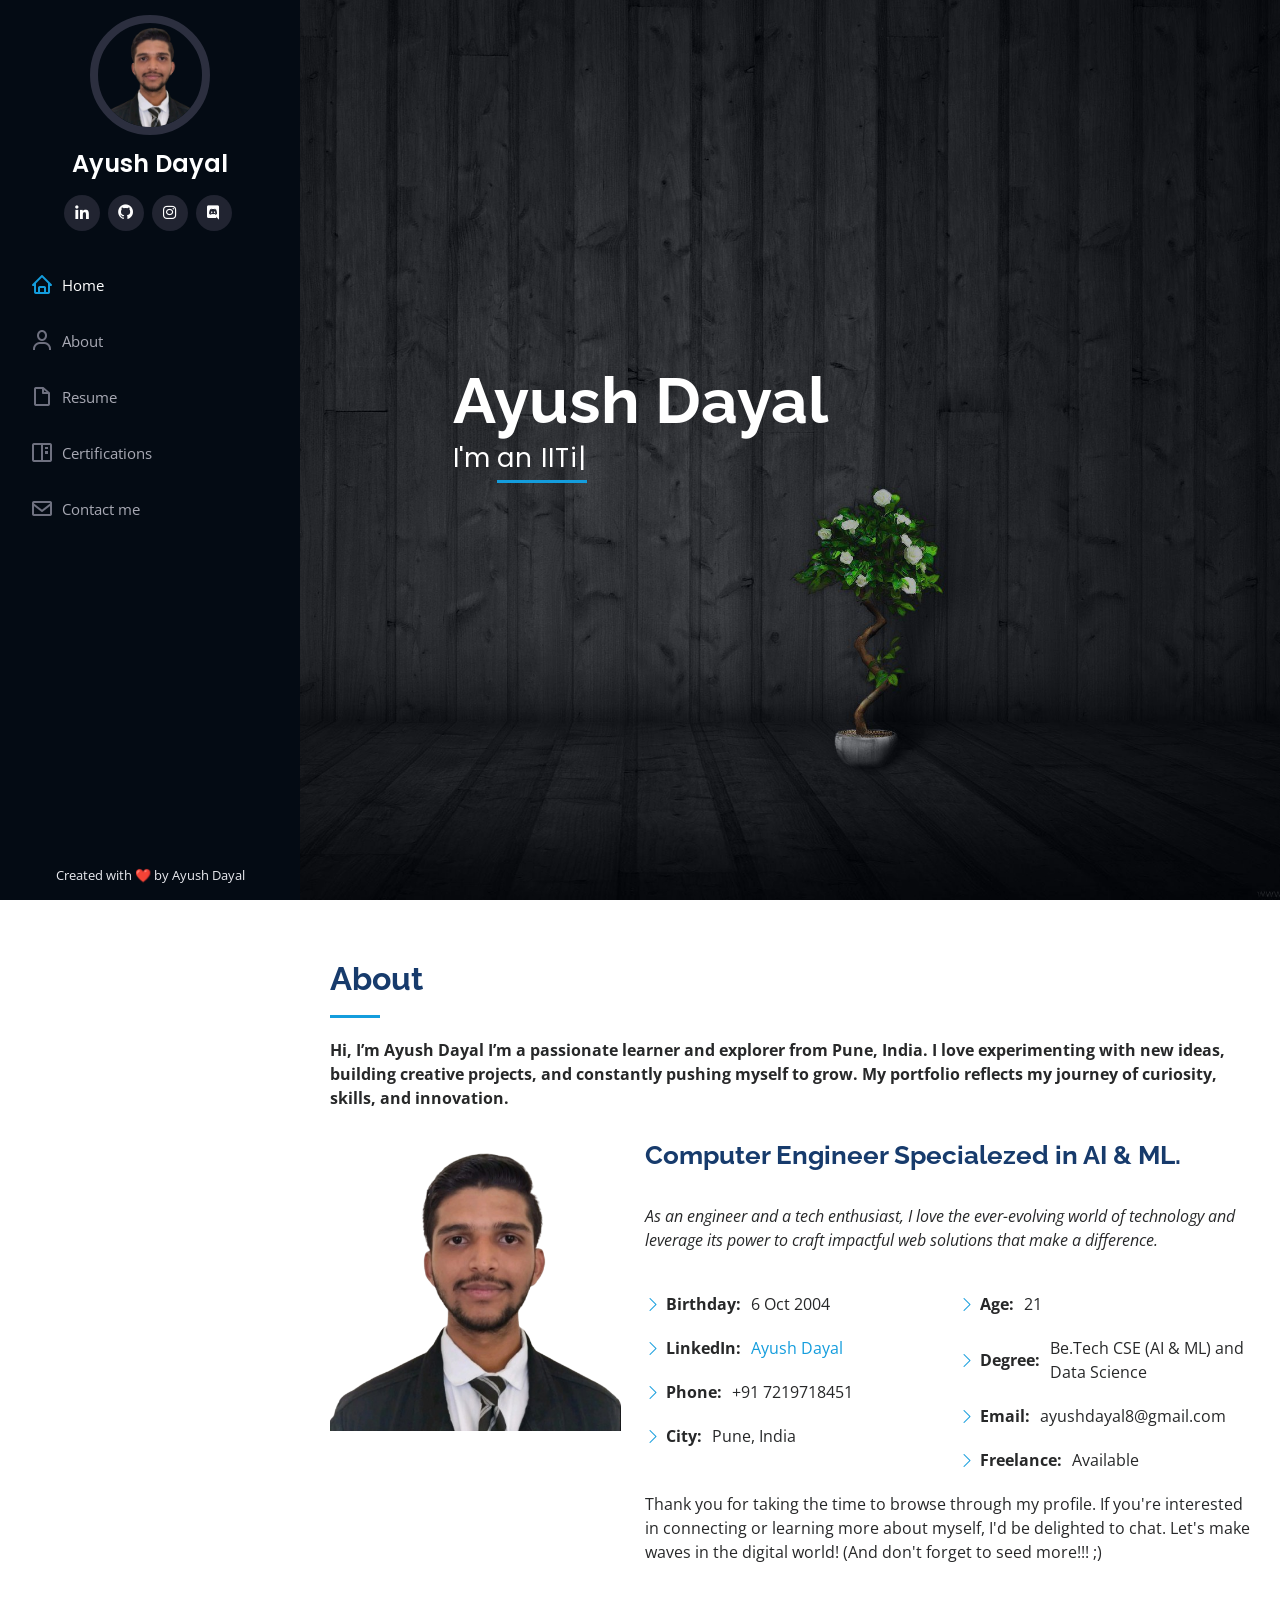
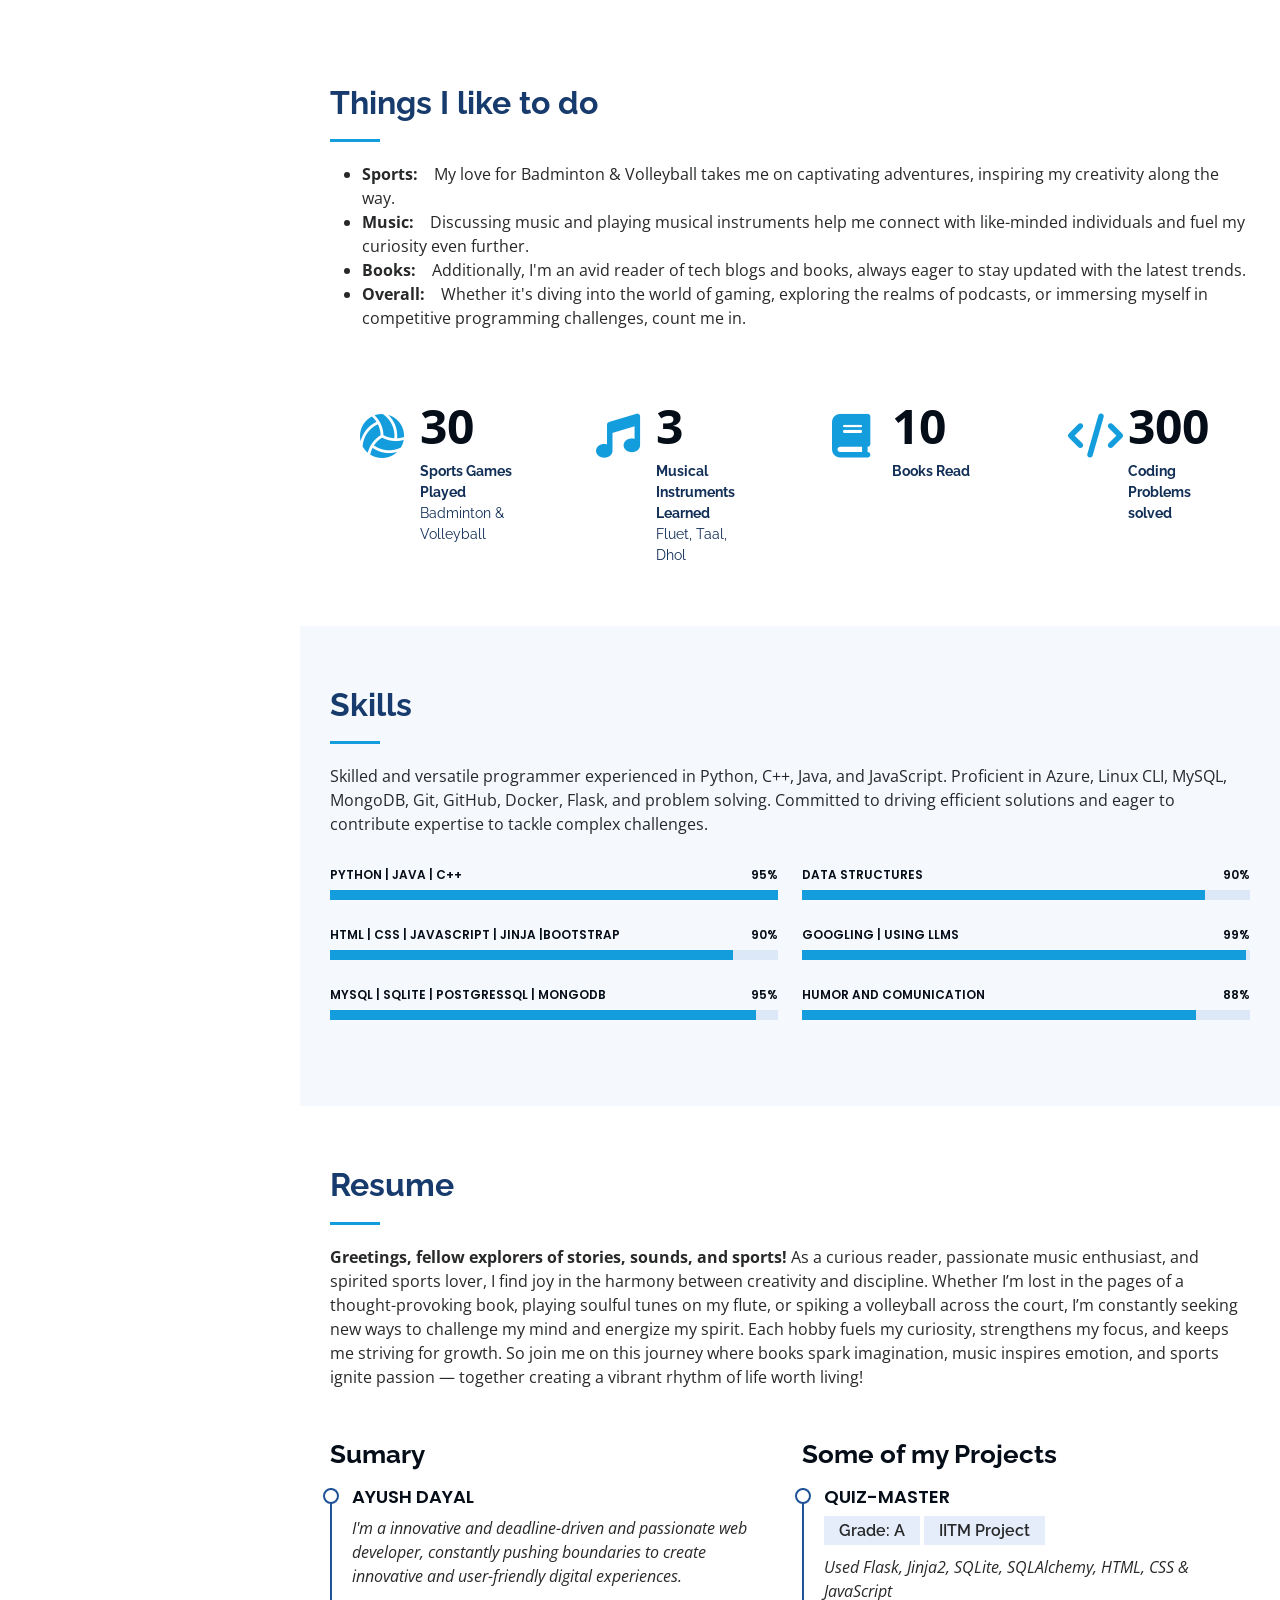
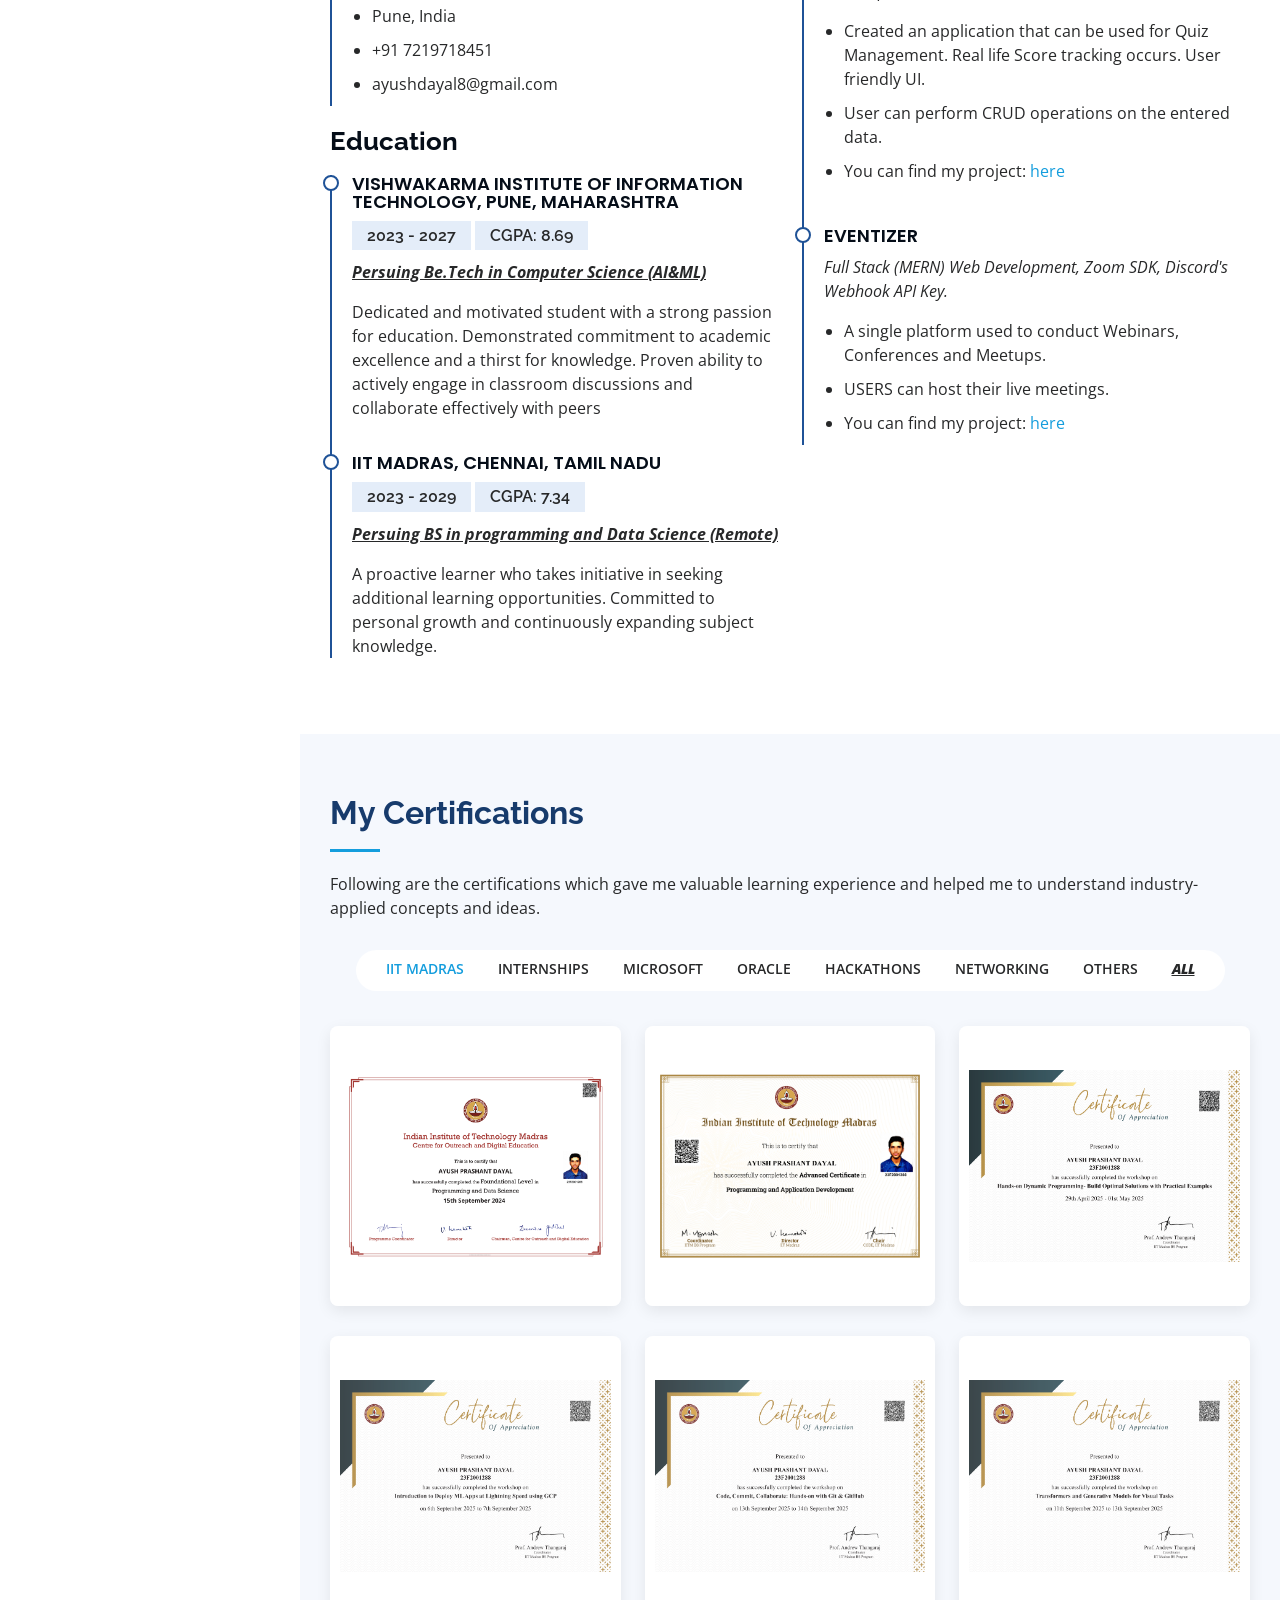
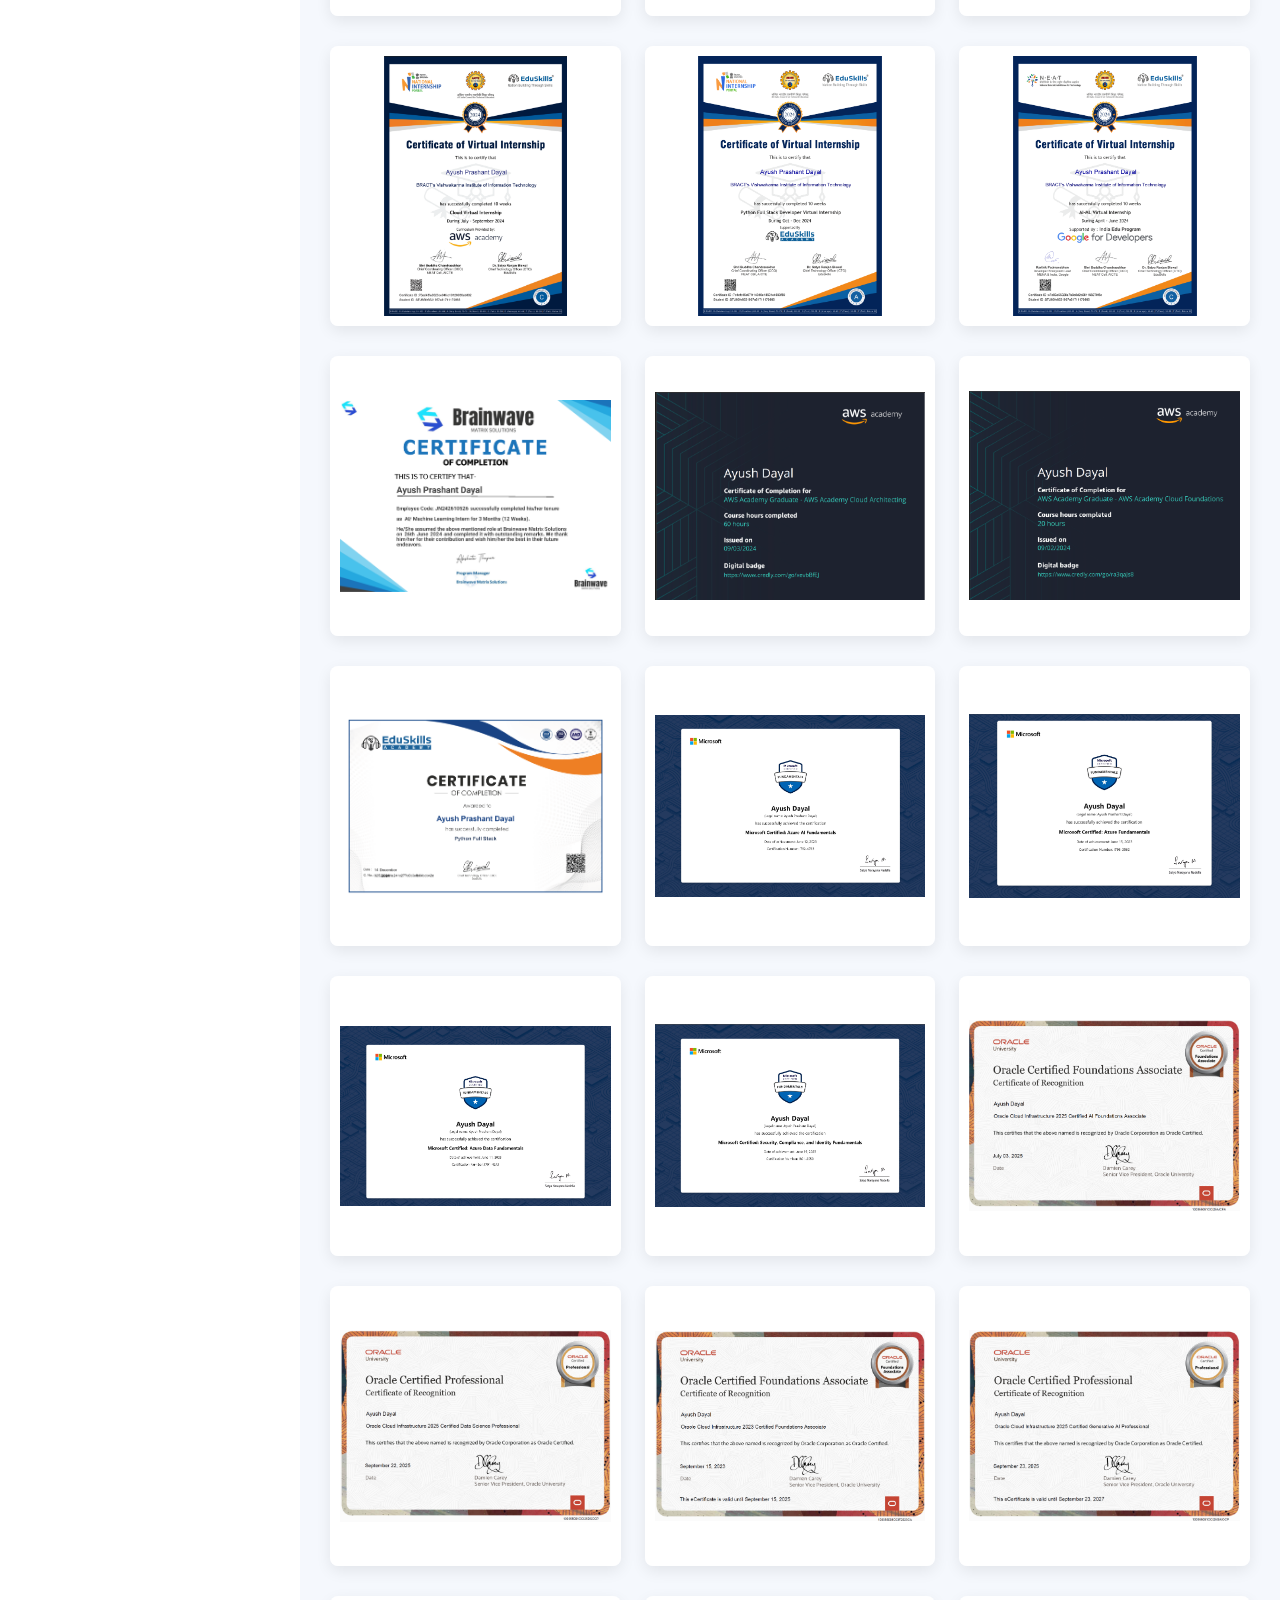
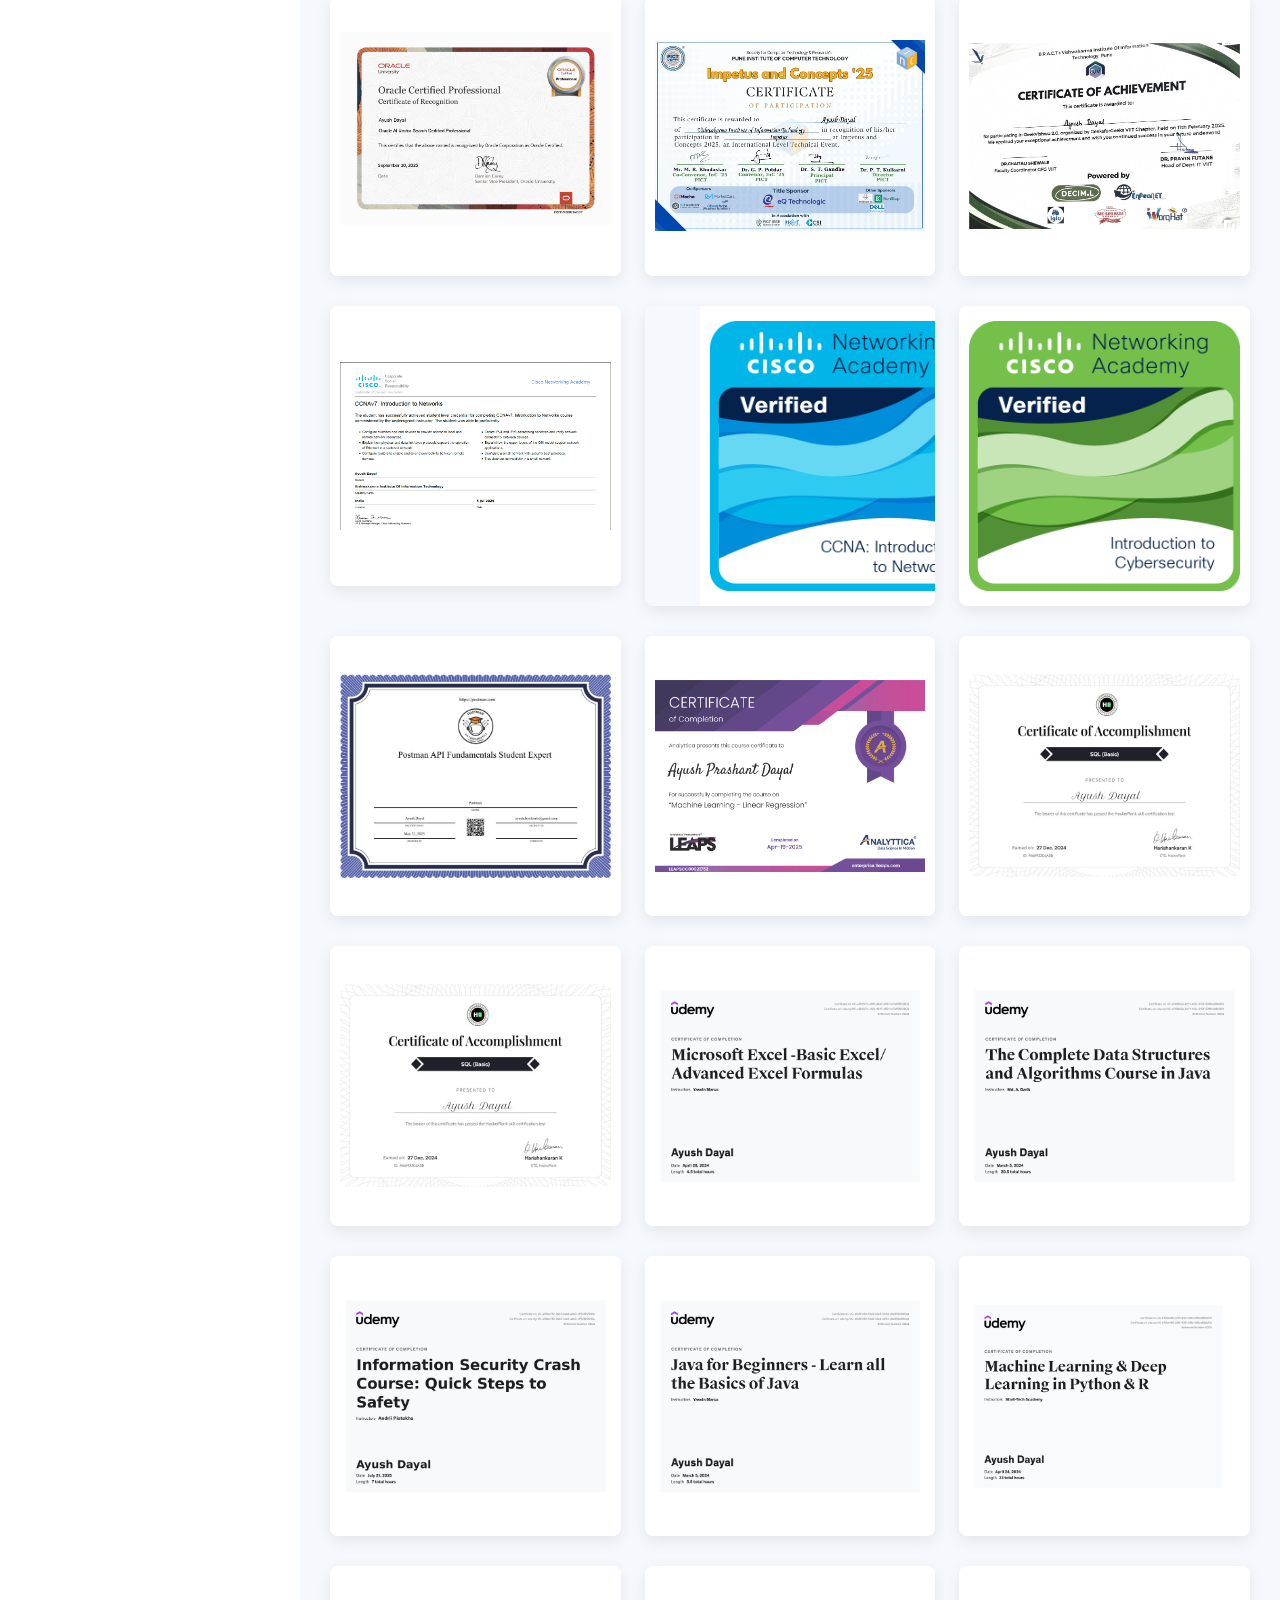
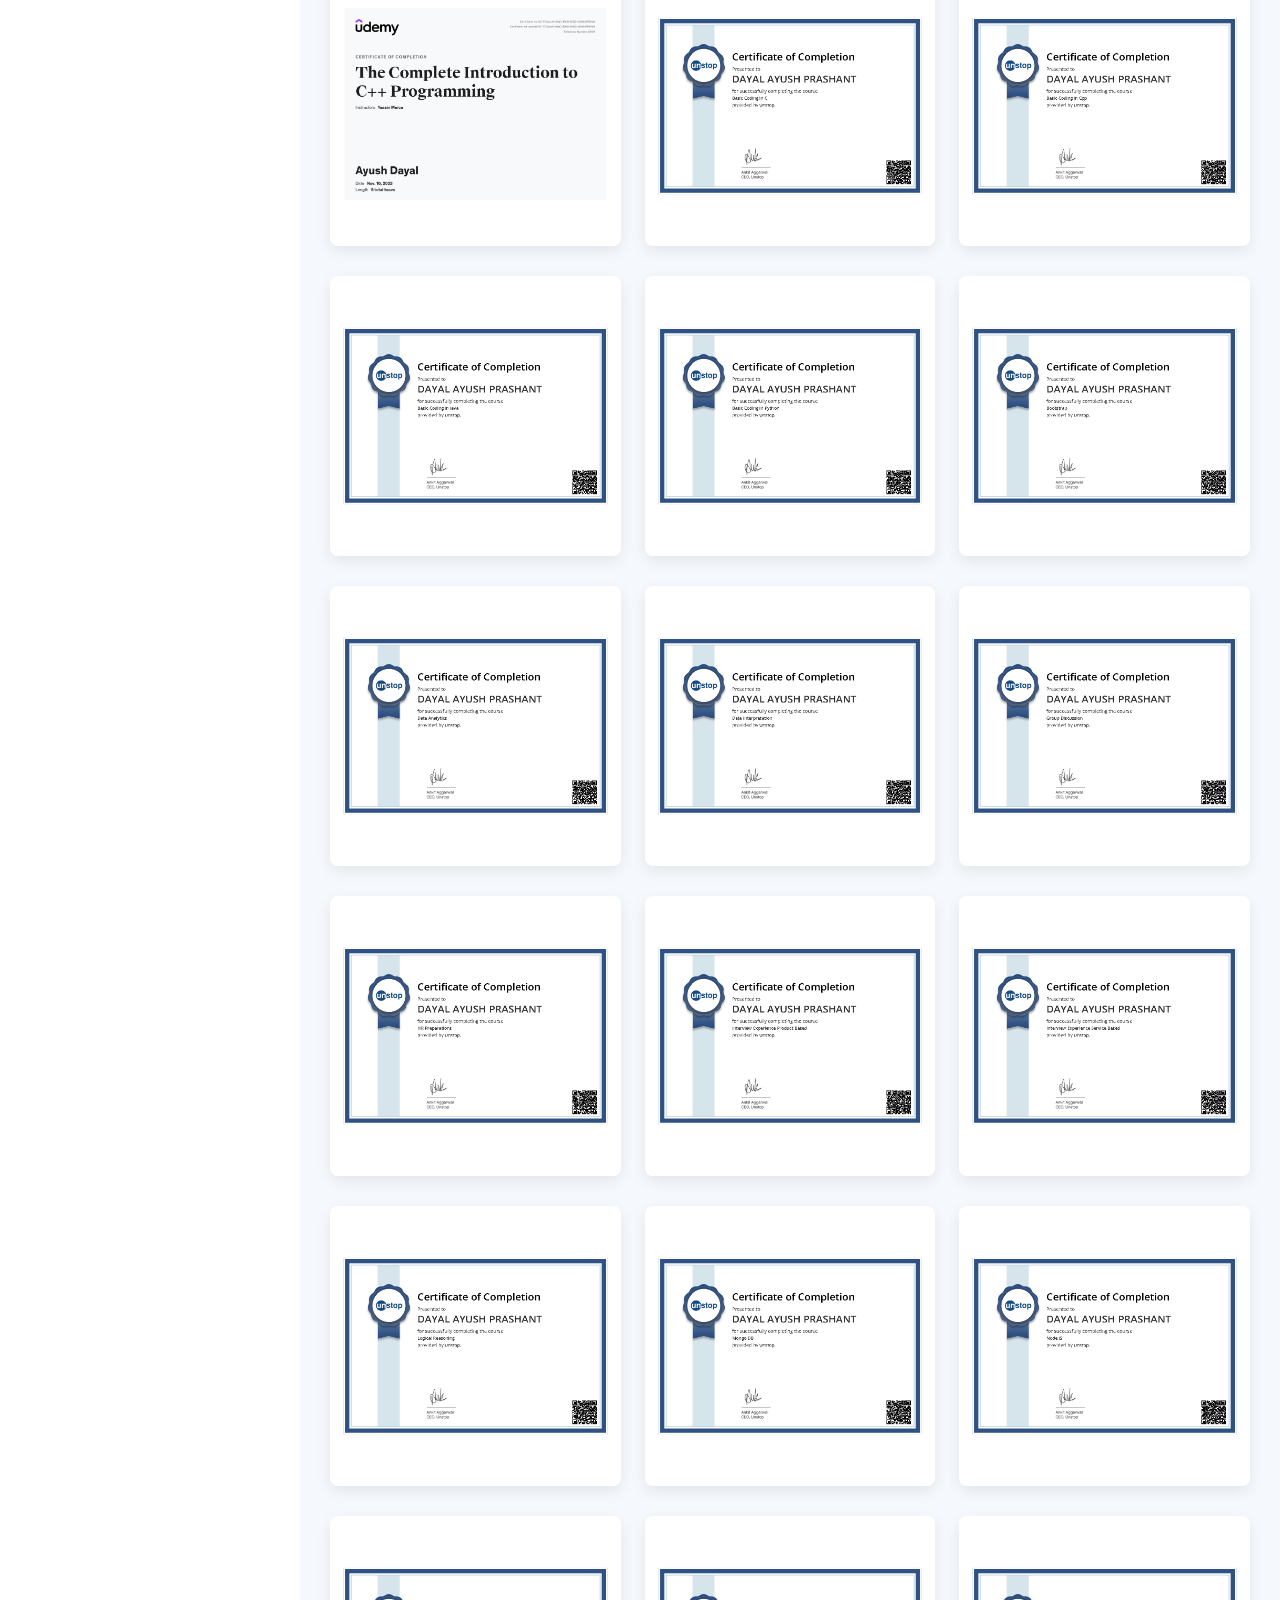
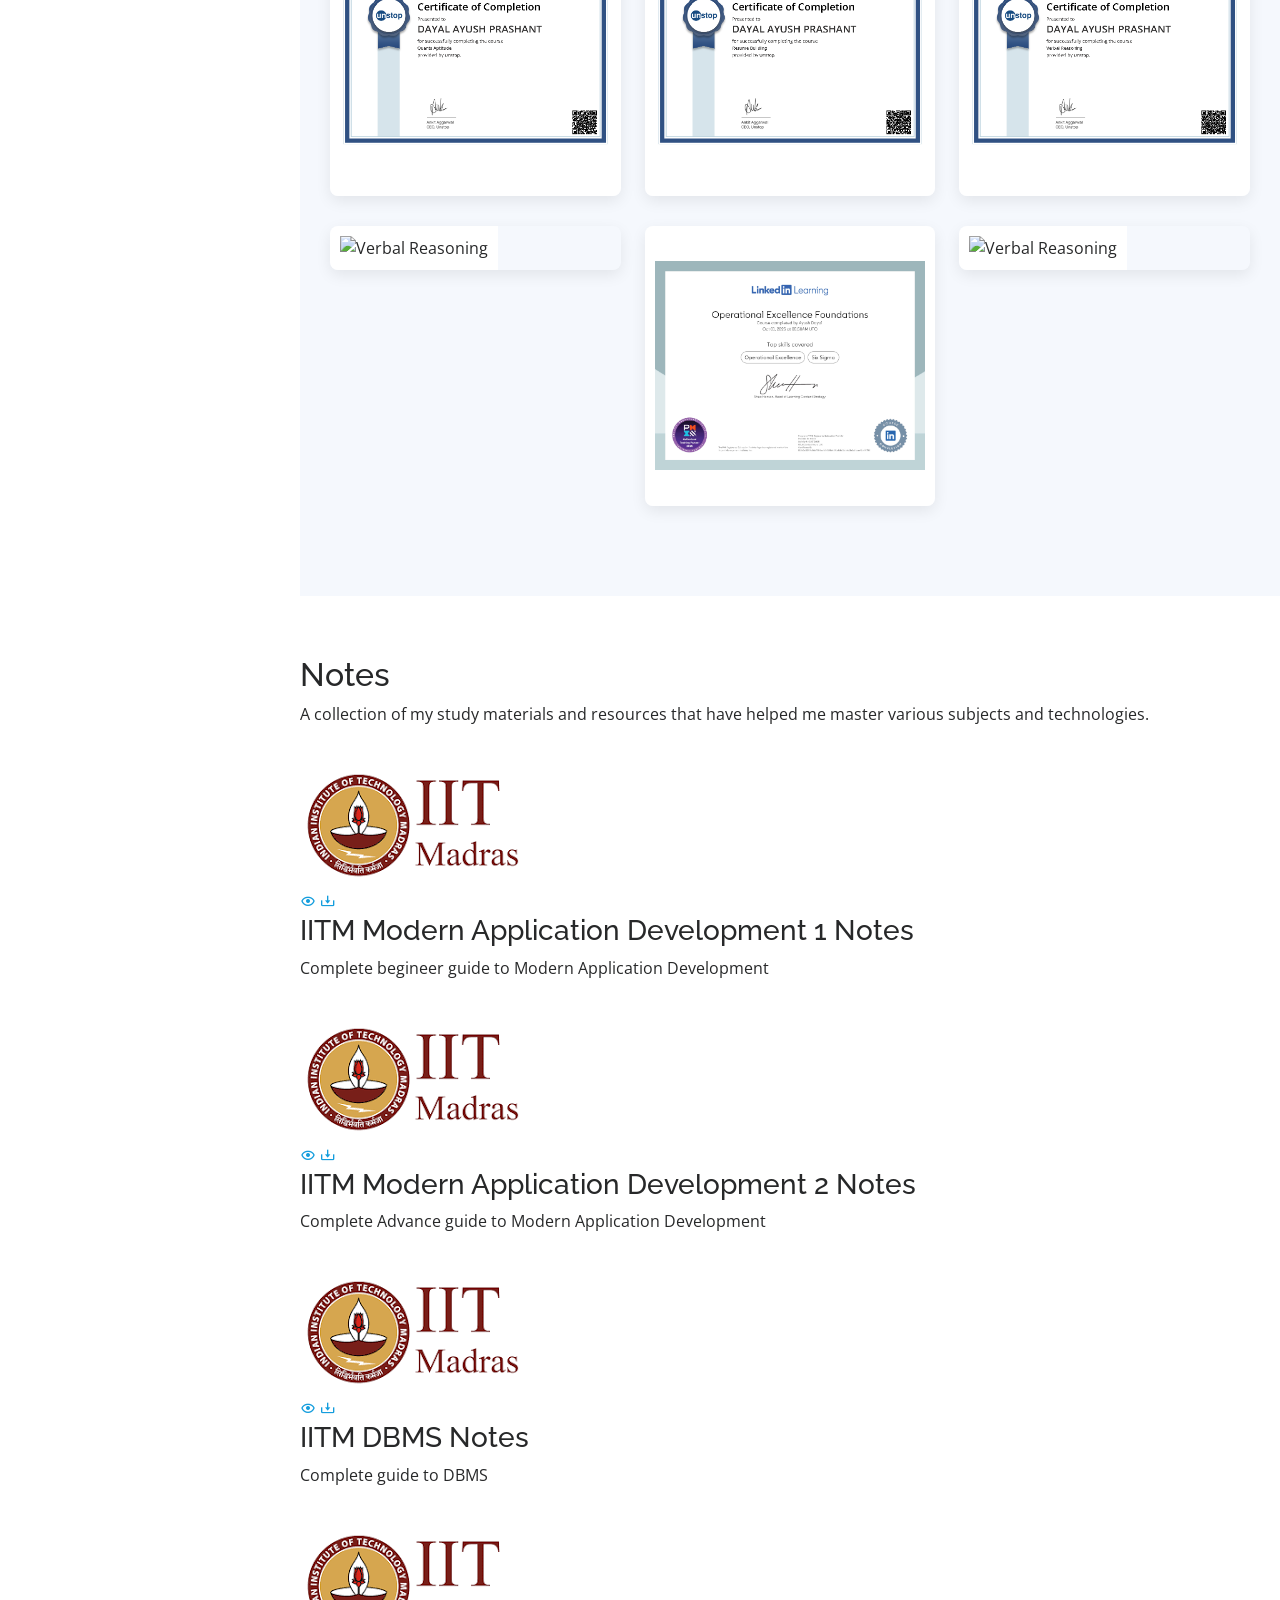
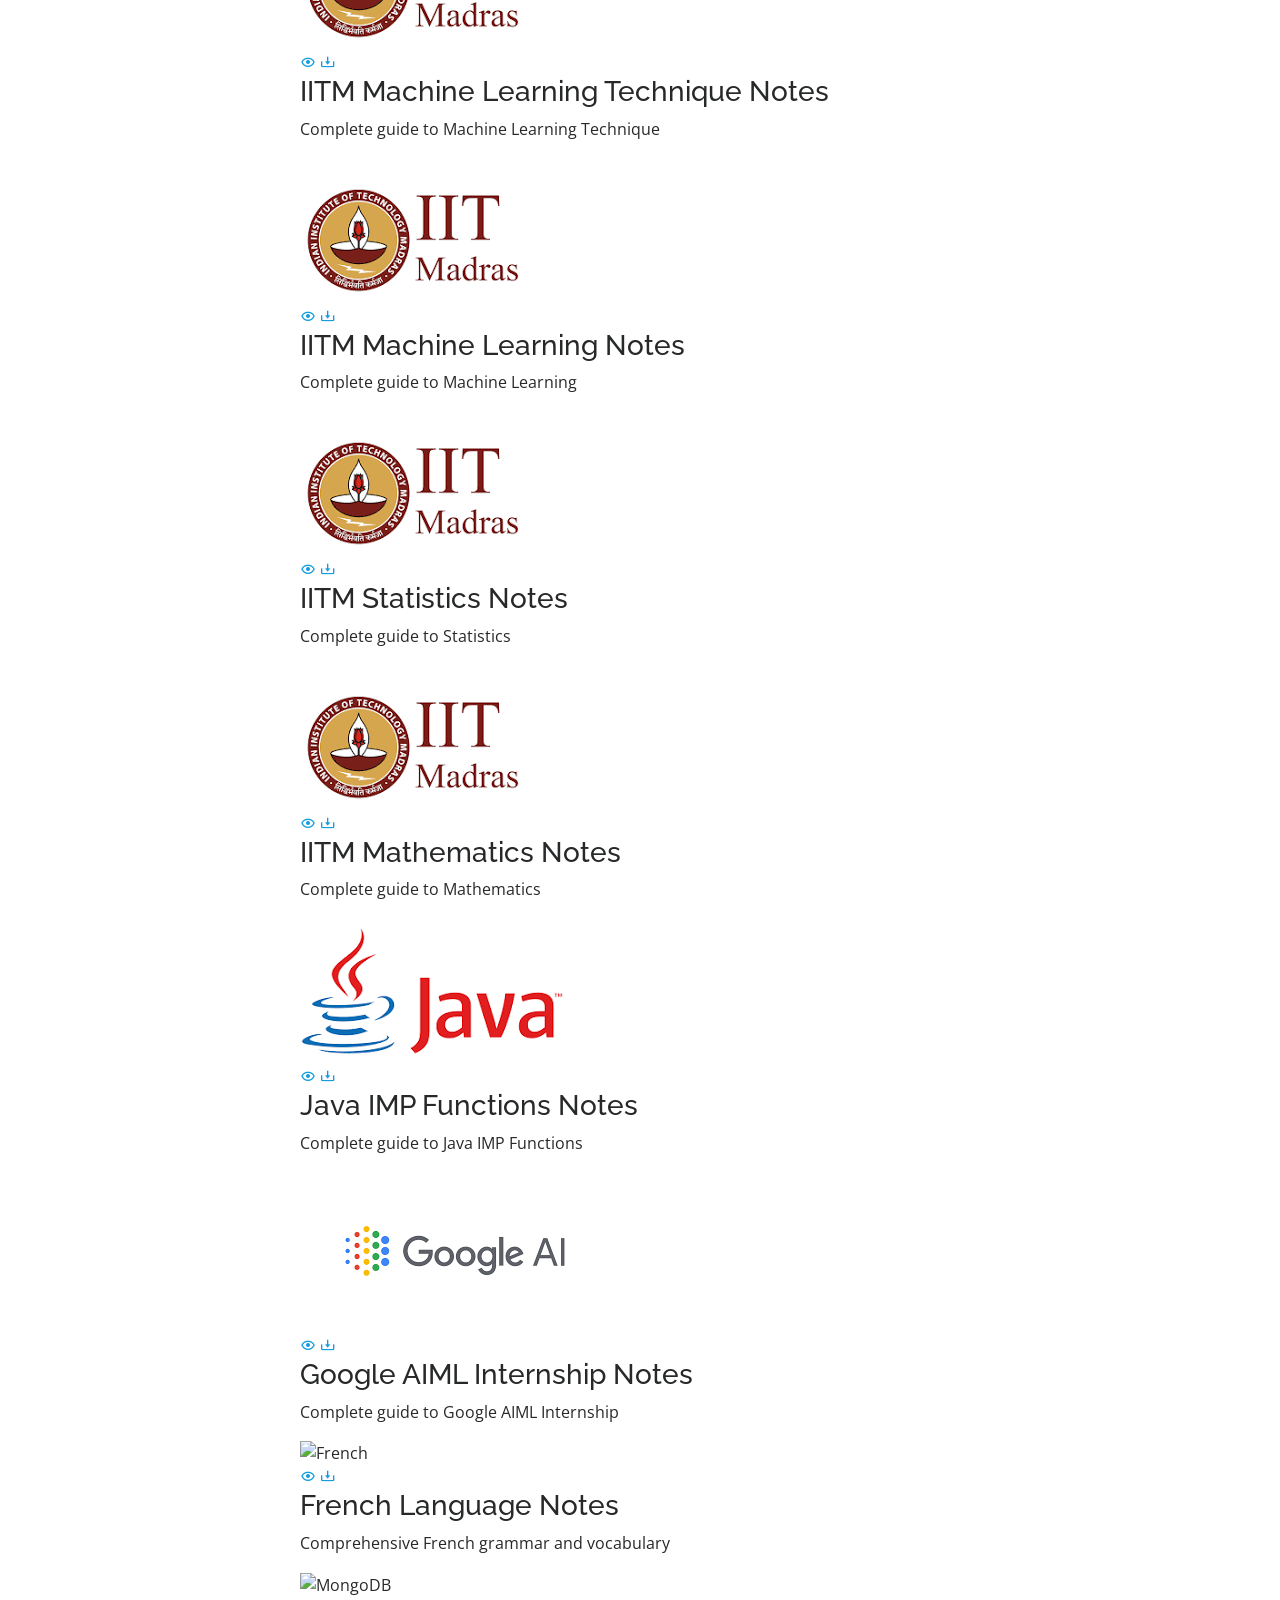
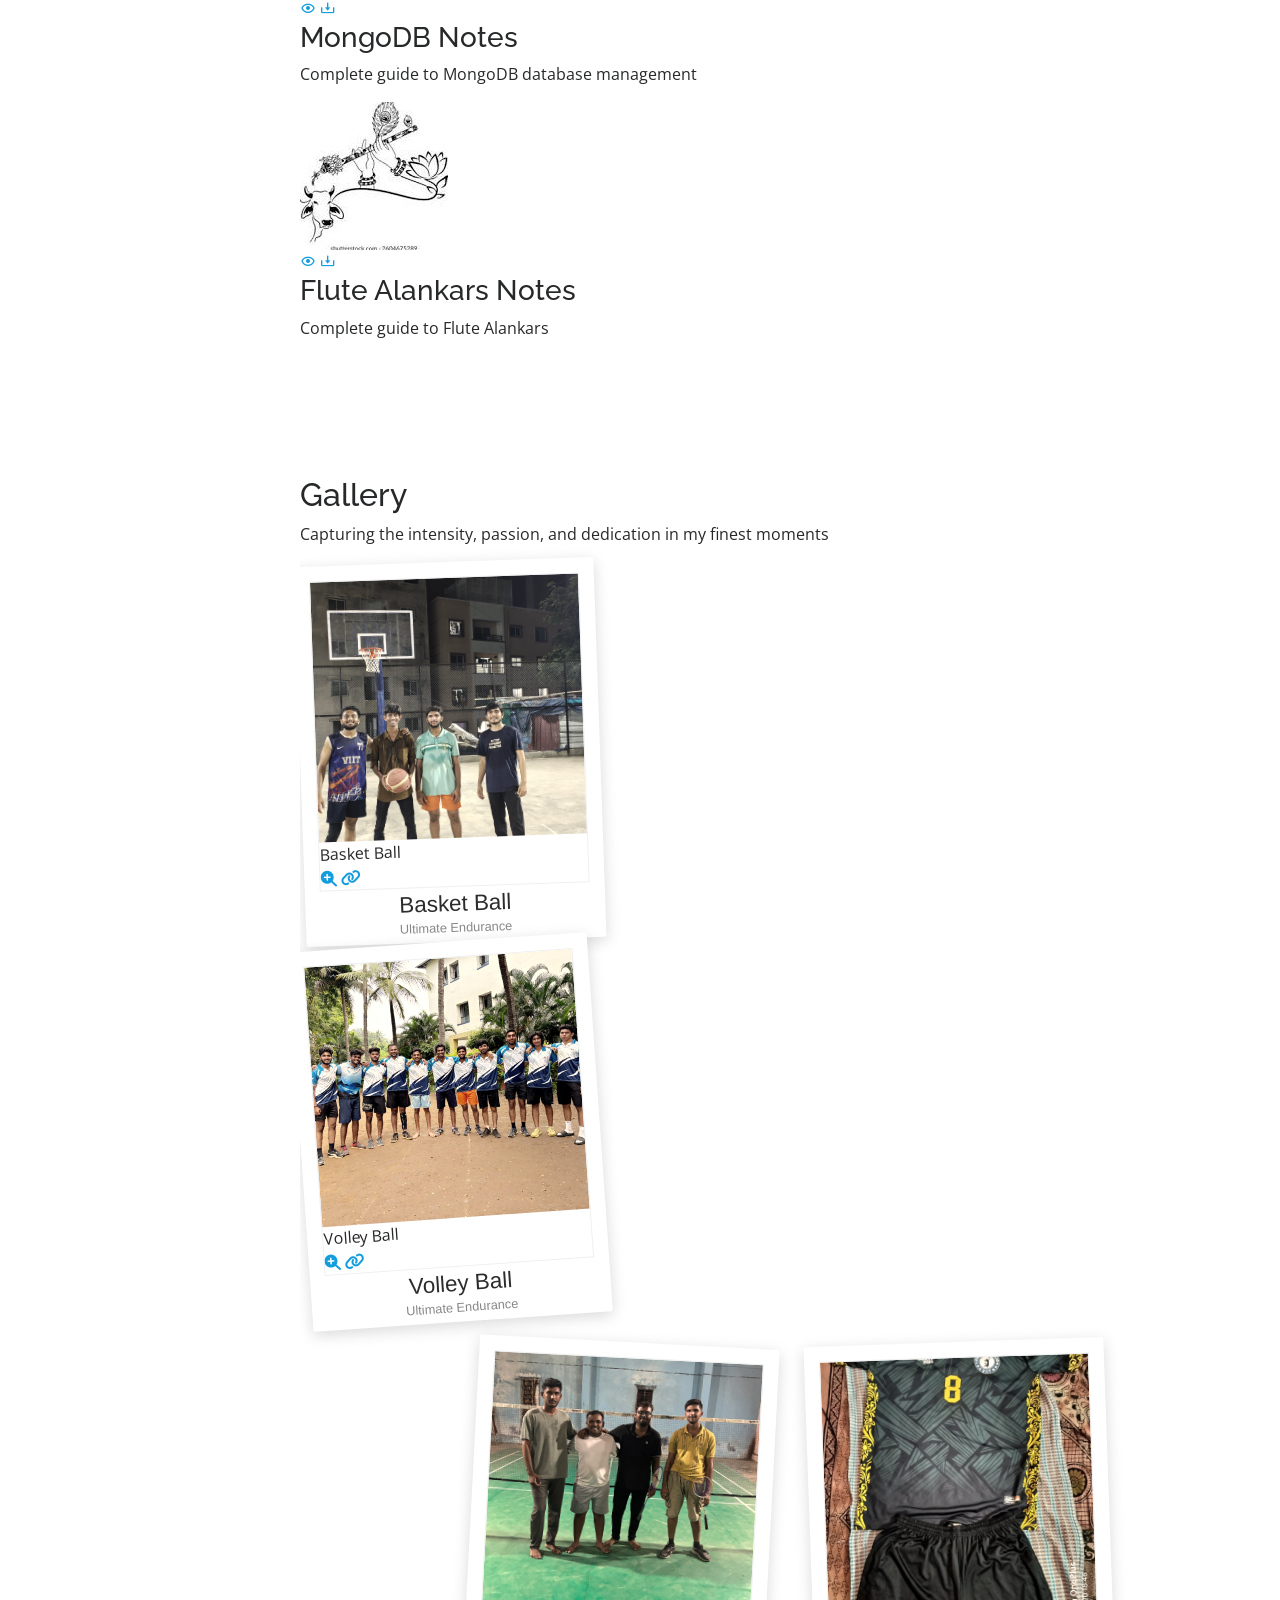
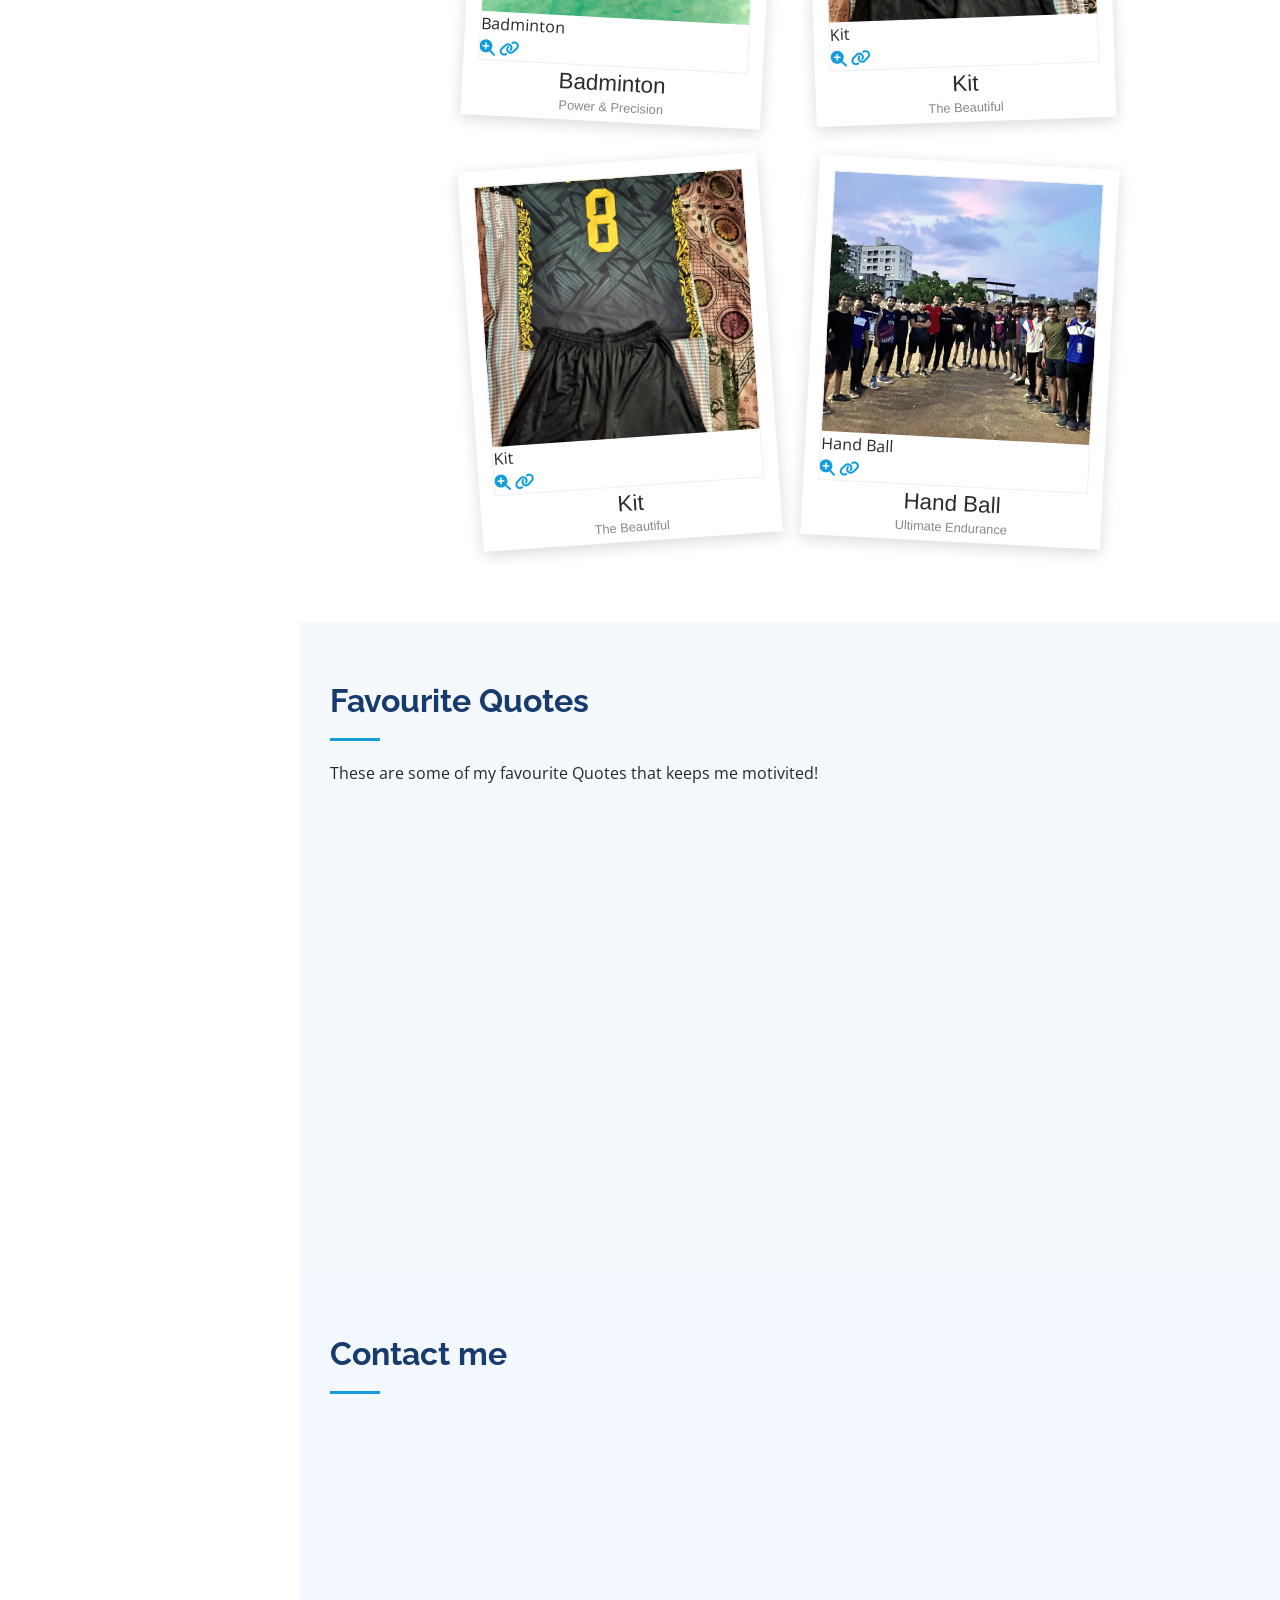
==== commit 3762858d: "Adding p5.js" ====
--- a/index copy.html
+++ b/index copy.html
@@ -2160,8 +2160,10 @@
     <script src="assets/vendor/typed.js/typed.umd.js"></script>
     <script src="assets/vendor/waypoints/noframework.waypoints.js"></script>
     <script src="assets/vendor/php-email-form/validate.js"></script>
+    <!-- <script src="https://cdnjs.cloudflare.com/ajax/libs/p5.js/1.9.0/p5.min.js"></script> -->
       
     <!-- Template Main JS File -->
     <script src="assets/js/main.js"></script>
+    <!-- <script src="assets/js/sketch.js"></script> -->
   </body>
 </html>
--- a/assets/css/style.css
+++ b/assets/css/style.css
@@ -2,6 +2,39 @@
 * Template Name: iPortfolio
 * Updated: May 30 2023 with Bootstrap v5.3.0
 */
+
+/* p5.js */
+canvas {
+  position: fixed !important;
+  top: 0;
+  left: 0;
+}
+
+
+.projects-scroll {
+  display: flex;
+  gap: 20px;
+  overflow-x: auto;
+  overflow-y: hidden;
+  padding-bottom: 10px;
+
+  scroll-snap-type: x mandatory;
+  -webkit-overflow-scrolling: touch;
+}
+
+.project-card {
+  text-wrap: true;
+  width: 420px; /* adjust based on your design */
+  flex-shrink: 0;
+
+  scroll-snap-align: start;
+  background: #ffffff;
+  border-radius: 12px;
+  padding: 16px;
+  box-shadow: 0 6px 20px rgba(0,0,0,0.08);
+}
+
+
 
 /*--------------------------------------------------------------
 # General
@@ -68,7 +101,7 @@
   bottom: 0;
   width: 300px;
   transition: all ease-in-out 0.5s;
-  z-index: 9997;
+  z-index: 2;
   padding: 0 15px;
   background: #040b14;
   overflow-y: auto;
